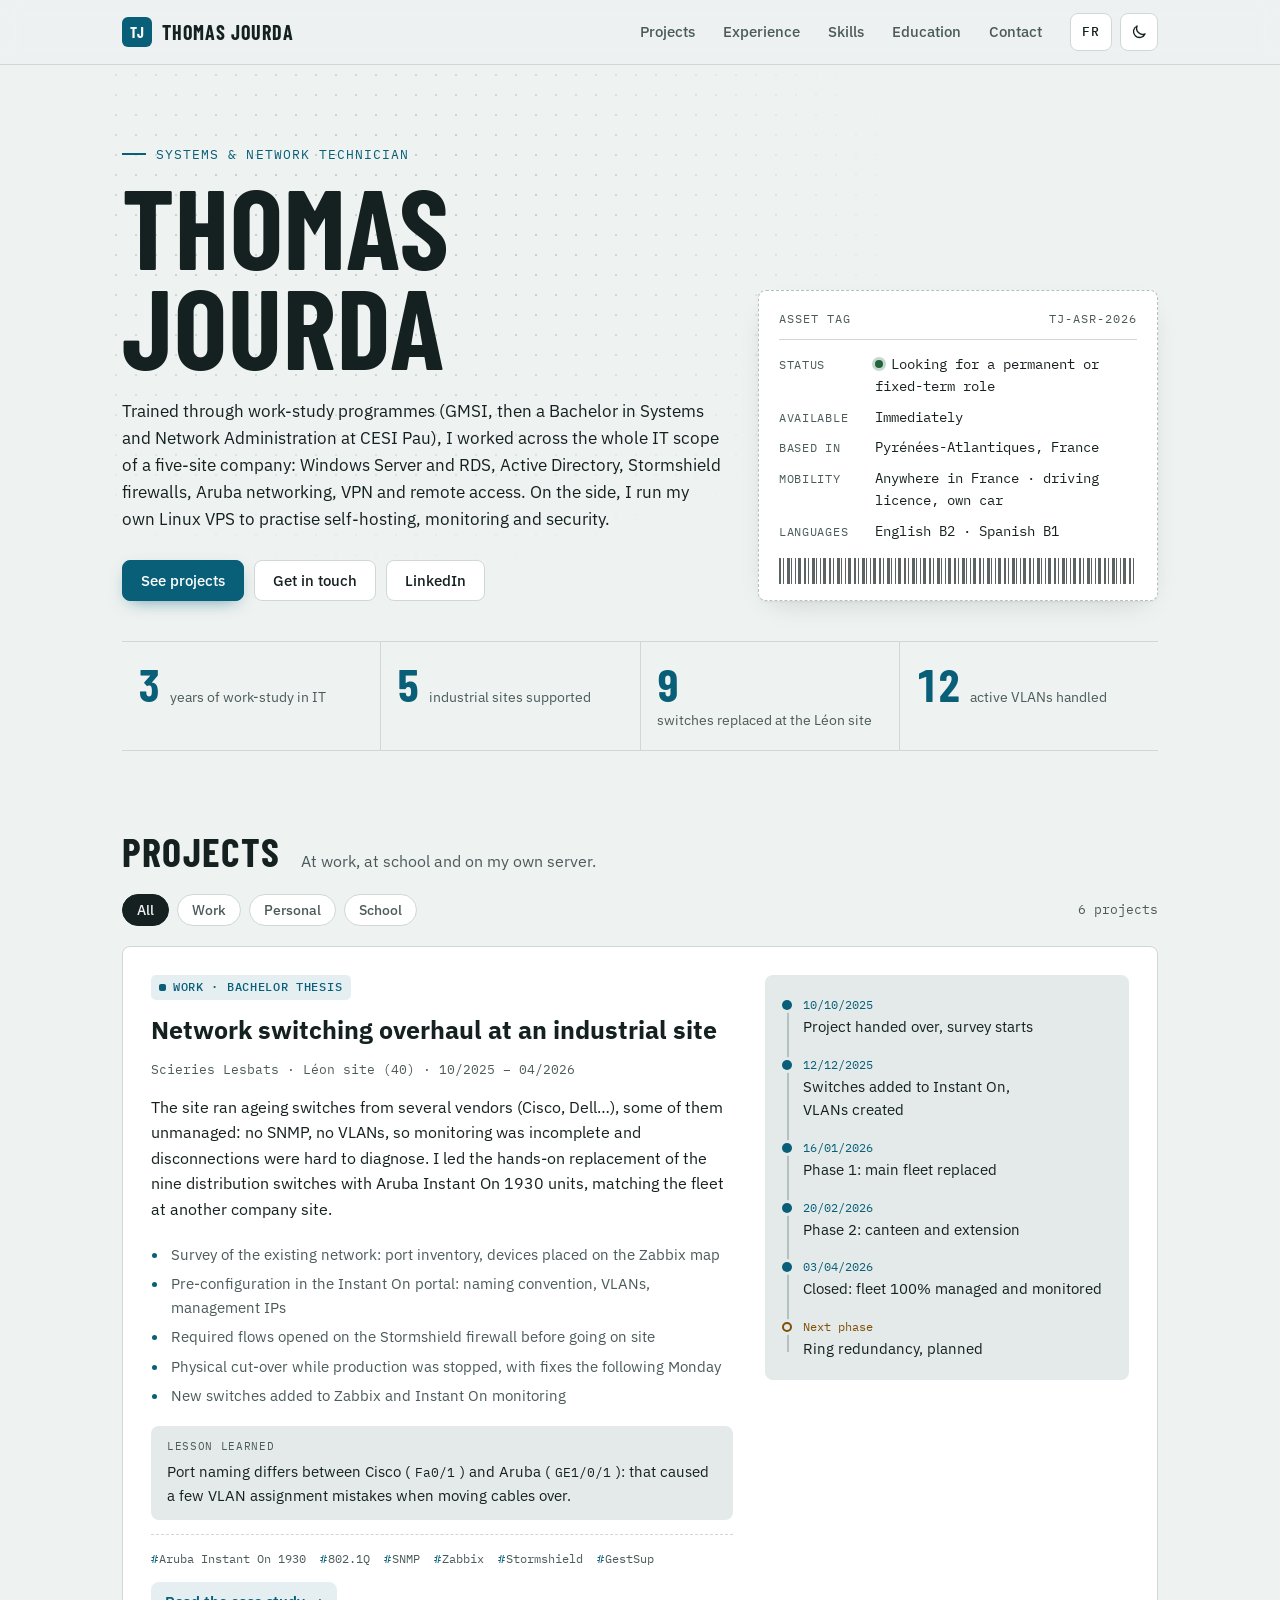
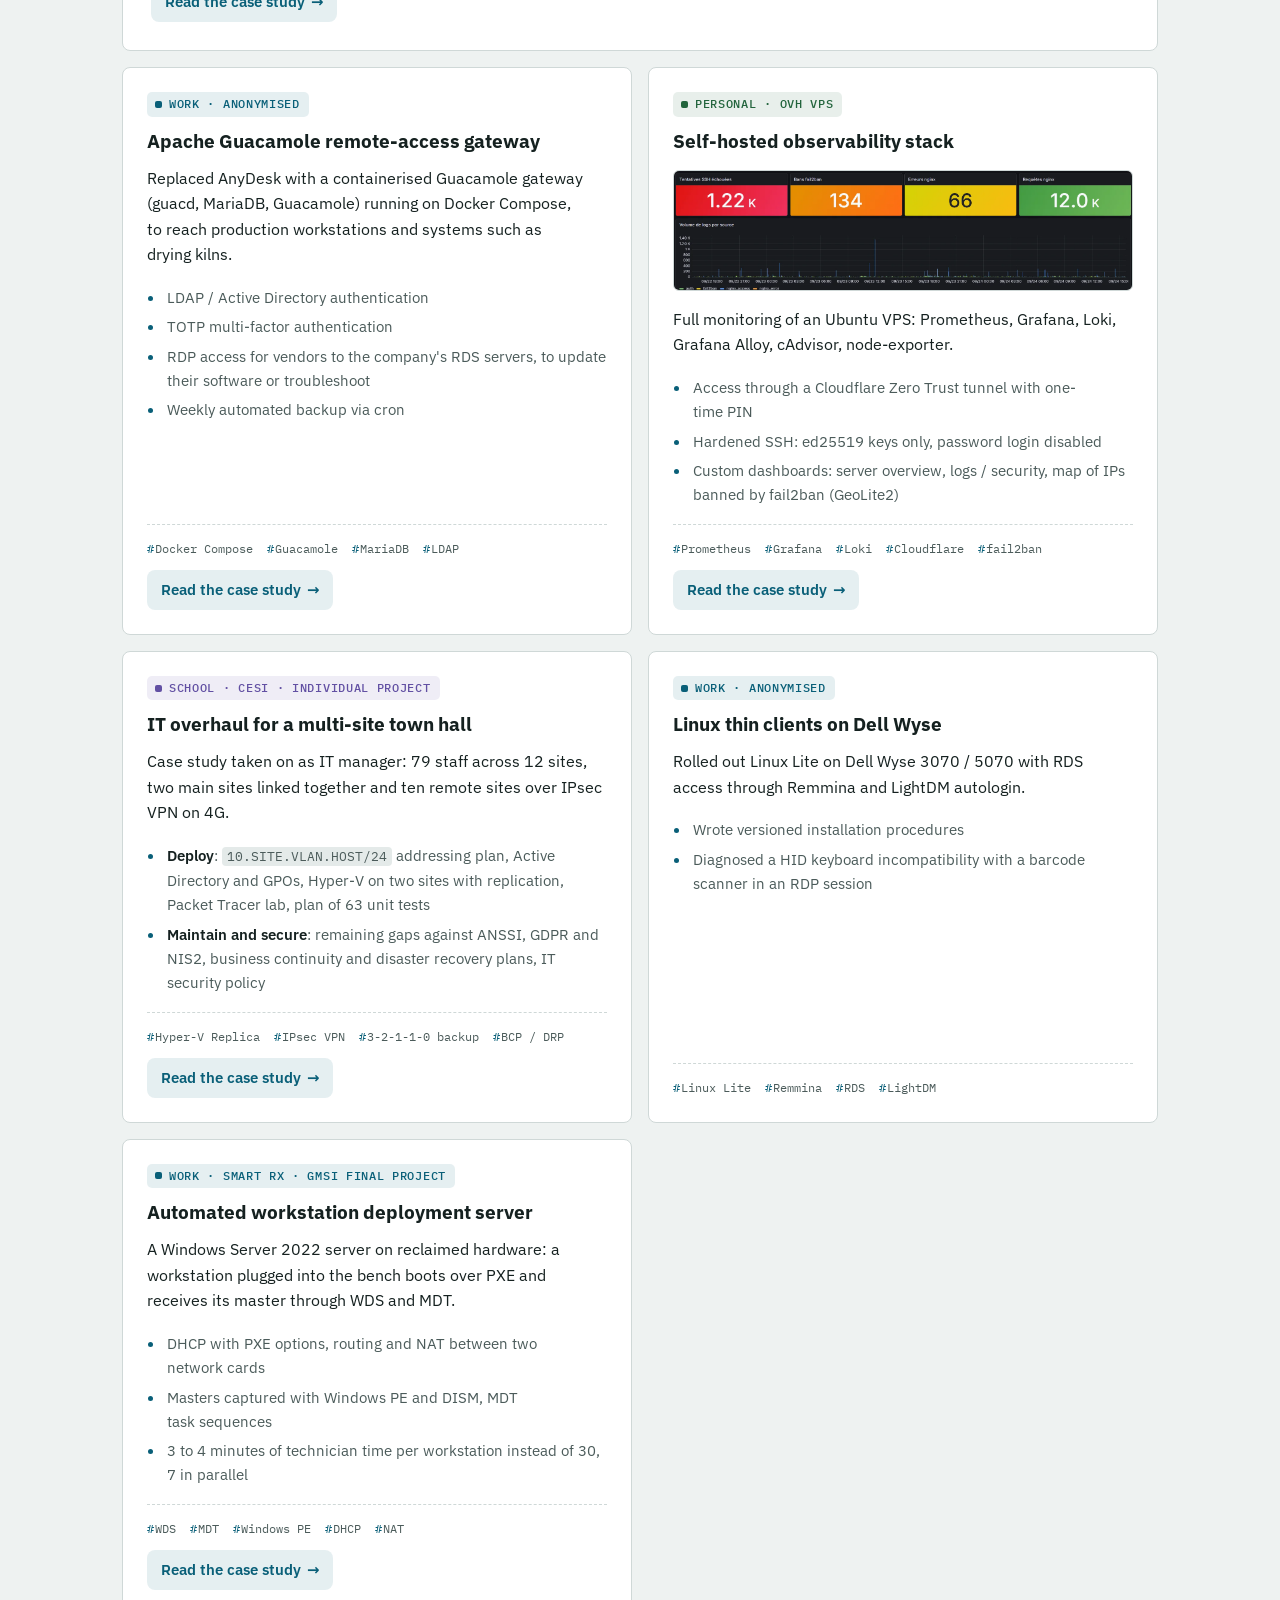
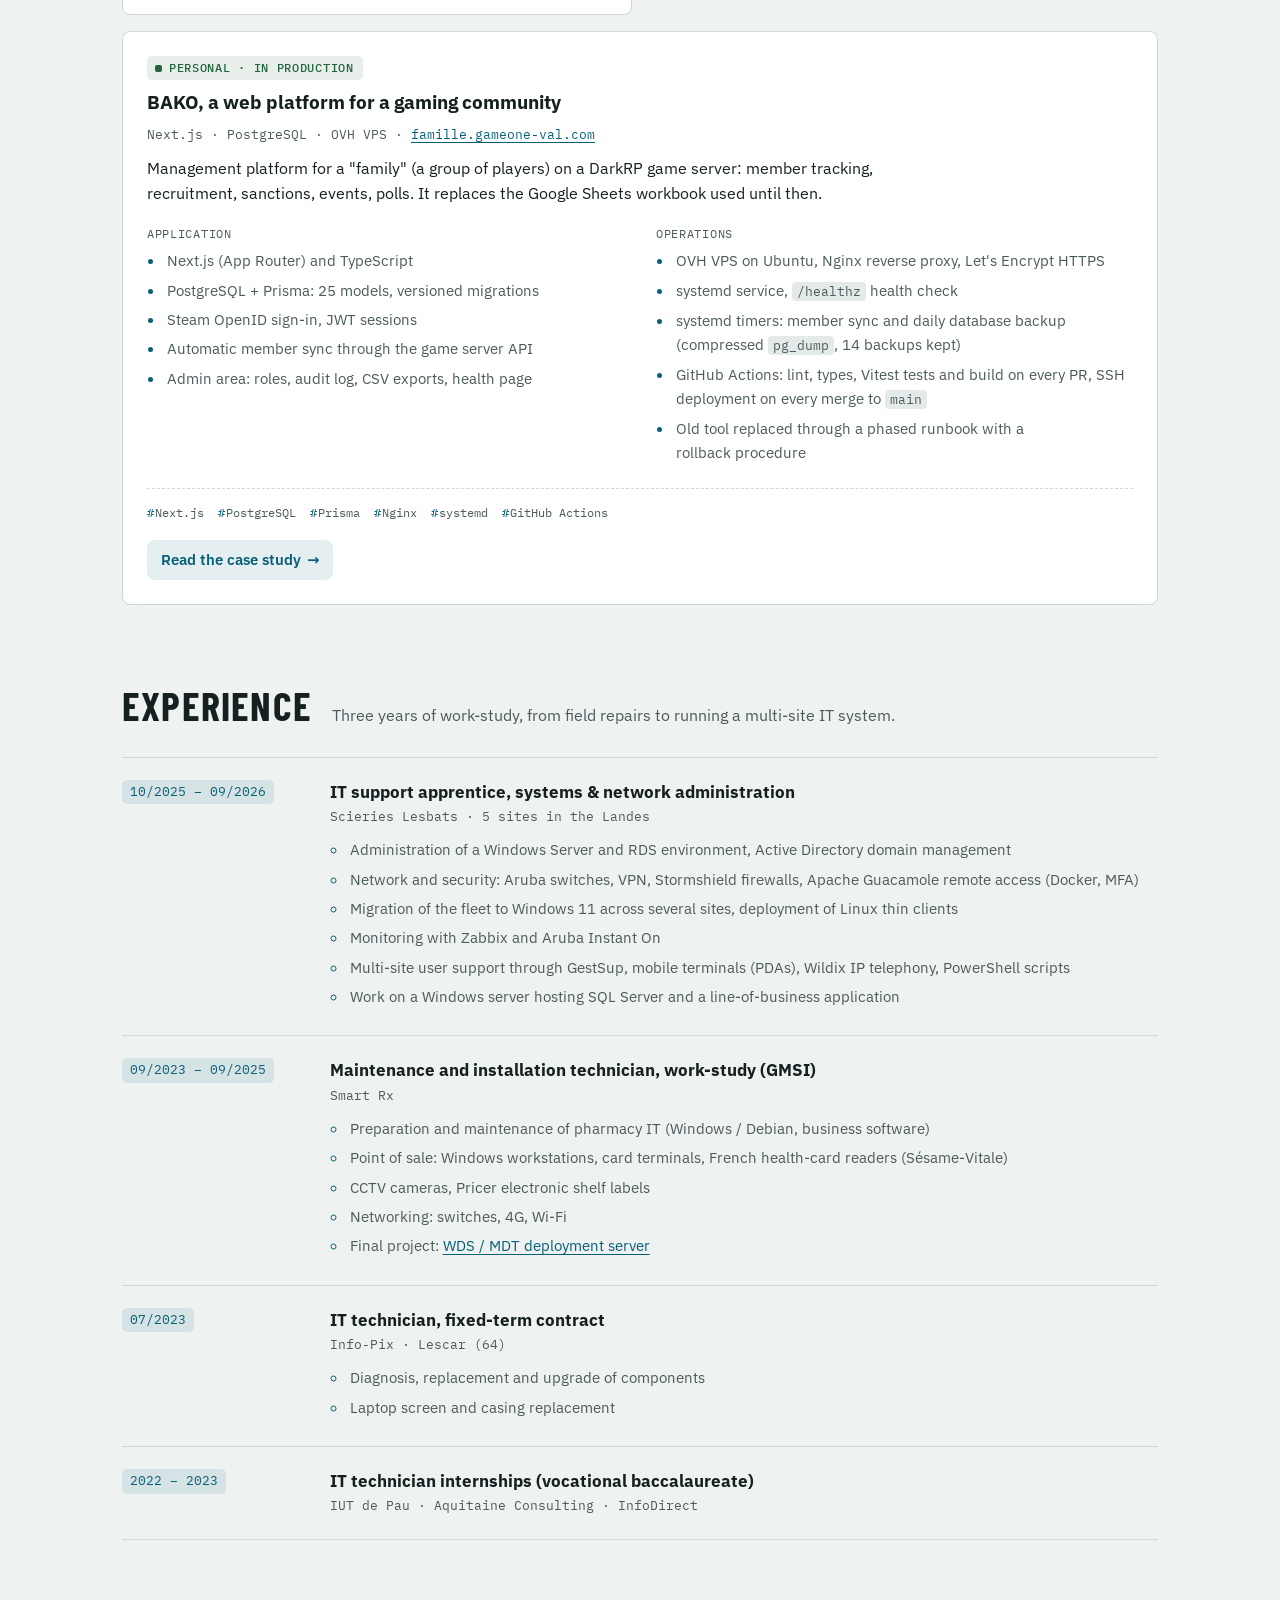
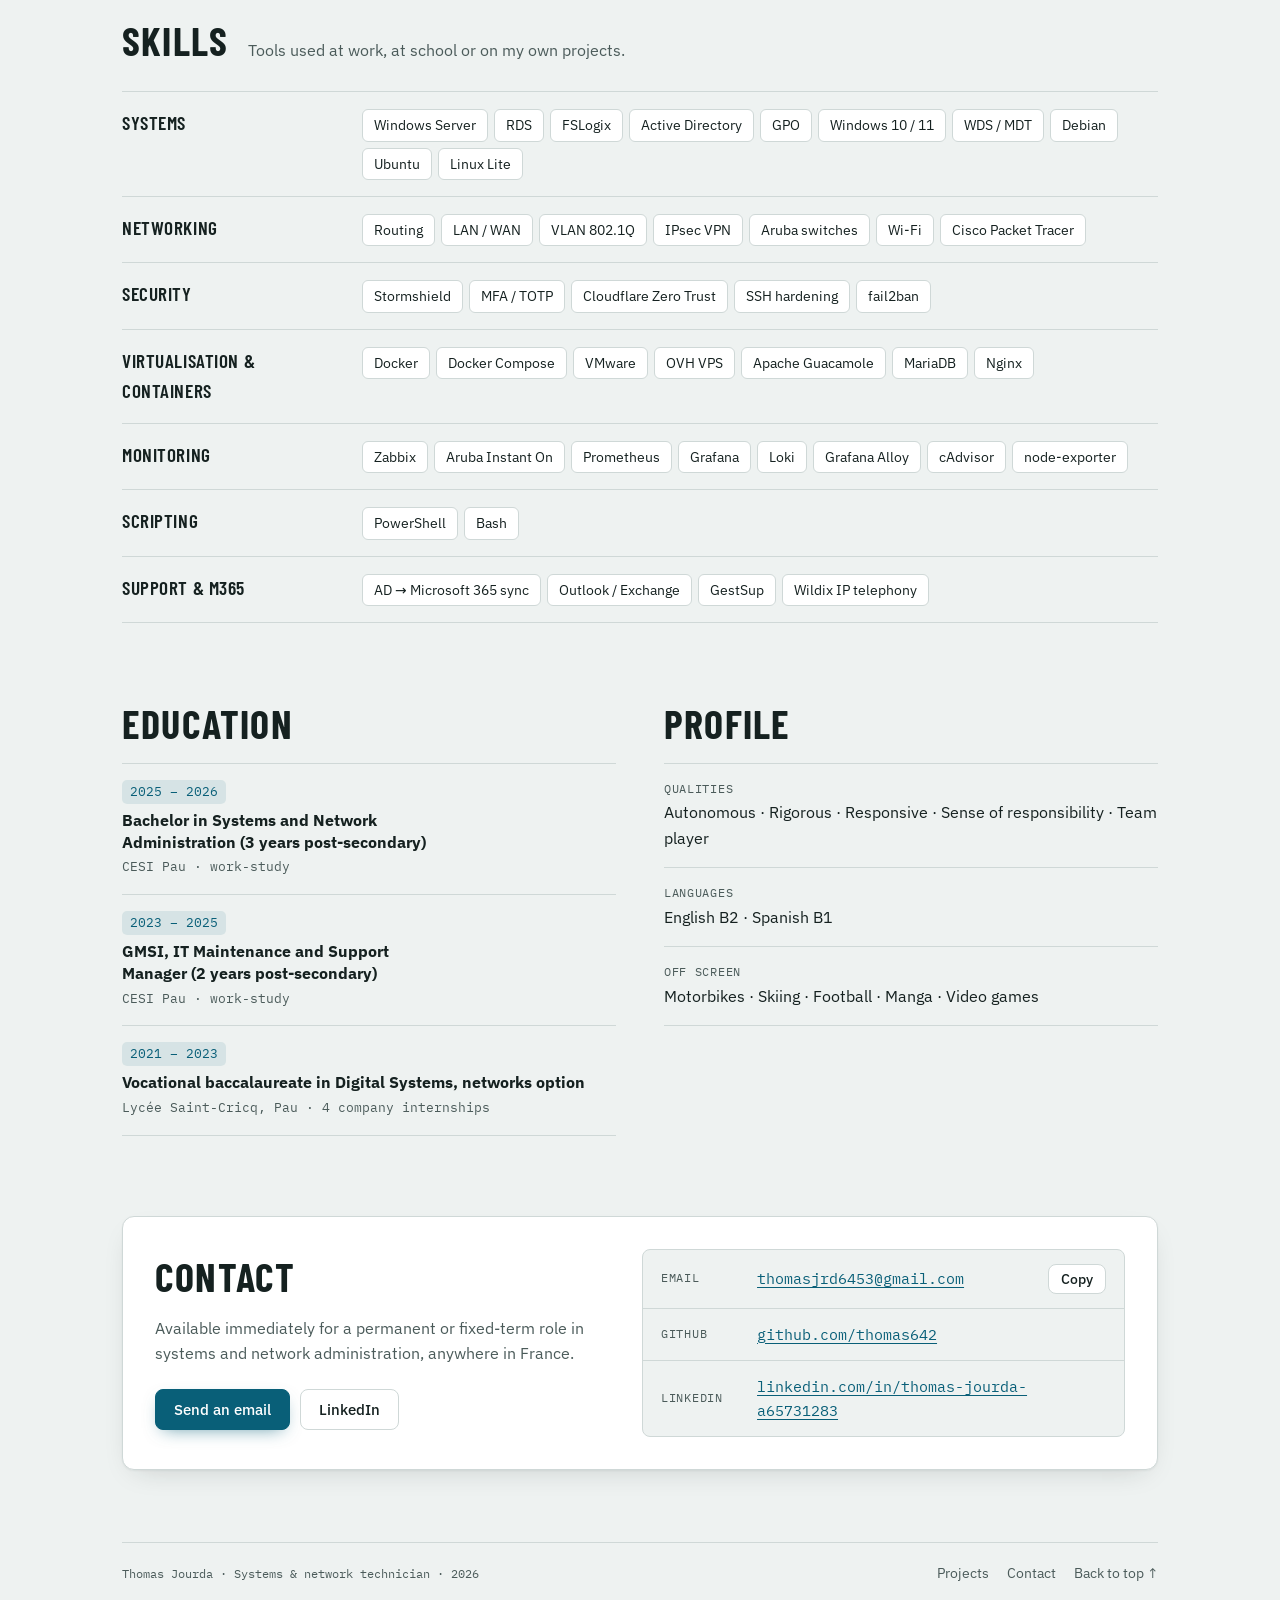
==== en/index.html @ bf683b91 "Étude de cas : serveur de déploiement des postes (Smart Rx) - Nouvelle page FR/EN : serveur WDS + MD" ====
<!DOCTYPE html>
<html lang="en">
<head>
<meta charset="UTF-8">
<meta name="viewport" content="width=device-width, initial-scale=1.0, viewport-fit=cover">
<title>Thomas Jourda · Systems &amp; network technician</title>
<meta name="description" content="Portfolio of Thomas Jourda, systems and network technician (CESI Pau): Windows Server, Active Directory, Aruba networking, Stormshield, monitoring.">
<link rel="canonical" href="https://thomas642.github.io/Portfolio/en/">
<link rel="alternate" hreflang="fr" href="https://thomas642.github.io/Portfolio/">
<link rel="alternate" hreflang="en" href="https://thomas642.github.io/Portfolio/en/">
<link rel="alternate" hreflang="x-default" href="https://thomas642.github.io/Portfolio/">
<meta property="og:type" content="website">
<meta property="og:locale" content="en_GB">
<meta property="og:site_name" content="Thomas Jourda">
<meta property="og:title" content="Thomas Jourda · Systems &amp; network technician">
<meta property="og:description" content="Windows Server, Active Directory, Aruba networking, Stormshield, monitoring. Projects, experience and contact.">
<meta property="og:url" content="https://thomas642.github.io/Portfolio/en/">
<meta property="og:image" content="https://thomas642.github.io/Portfolio/assets/og-image-en.png">
<meta property="og:image:width" content="1200">
<meta property="og:image:height" content="630">
<meta property="og:image:alt" content="Thomas Jourda, systems and network technician">
<meta name="twitter:card" content="summary_large_image">
<link rel="preload" href="../assets/fonts/barlow-condensed-700-latin.woff2" as="font" type="font/woff2" crossorigin>
<link rel="preload" href="../assets/fonts/ibm-plex-sans-latin.woff2" as="font" type="font/woff2" crossorigin>
<meta name="theme-color" content="#eef2f1" media="(prefers-color-scheme: light)">
<meta name="theme-color" content="#0f1618" media="(prefers-color-scheme: dark)">
<link rel="stylesheet" href="../assets/style.css?v=20261102a">
<link rel="icon" href="../assets/favicon.svg" type="image/svg+xml">
<link rel="apple-touch-icon" href="../assets/apple-touch-icon.png">
</head>
<body>
<!-- BODY:START -->
<a class="skip" href="#projects">Skip to content</a>
<header class="topbar">
  <div class="wrap topbar-inner">
    <a class="brand" href="#top" aria-label="Thomas Jourda, portfolio home"><span class="mono-tag" aria-hidden="true">TJ</span>Thomas Jourda</a>
    <nav class="mainnav" aria-label="Sections">
      <a href="#projects">Projects</a>
      <a href="#experience">Experience</a>
      <a href="#skills">Skills</a>
      <a href="#education">Education</a>
      <a href="#contact">Contact</a>
    </nav>
    <div class="top-actions">
      <a class="lang-switch" href="../index.html" hreflang="fr" lang="fr" aria-label="Version française">FR</a>
      <button id="theme-toggle" class="icon-btn" type="button" aria-label="Switch to dark theme">
      <svg class="i-moon" viewBox="0 0 24 24" aria-hidden="true"><path d="M20 14.5A8 8 0 0 1 9.5 4a8 8 0 1 0 10.5 10.5Z" fill="none" stroke="currentColor" stroke-width="1.8" stroke-linejoin="round"/></svg>
      <svg class="i-sun" viewBox="0 0 24 24" aria-hidden="true"><circle cx="12" cy="12" r="4" fill="none" stroke="currentColor" stroke-width="1.8"/><path d="M12 2.5v2.5M12 19v2.5M2.5 12H5M19 12h2.5M5.3 5.3l1.8 1.8M16.9 16.9l1.8 1.8M5.3 18.7l1.8-1.8M16.9 7.1l1.8-1.8" stroke="currentColor" stroke-width="1.8" stroke-linecap="round"/></svg>
      </button>
    </div>
  </div>
  <div class="progress" aria-hidden="true"><span id="progress-bar"></span></div>
</header>

<main id="top" class="wrap">

  <section class="hero">
    <div class="hero-text">
      <p class="eyebrow">Systems &amp; network technician</p>
      <h1>Thomas Jourda</h1>
      <p class="lead">
        Trained through work-study programmes (GMSI, then a Bachelor in Systems and Network Administration at CESI Pau),
        I worked across the whole IT scope of a five-site company: Windows Server and RDS, Active Directory,
        Stormshield firewalls, Aruba networking, VPN and remote access. On the side, I run my own Linux VPS to practise self-hosting,
        monitoring and security.
      </p>
      <div class="cta">
        <a class="btn primary" href="#projects">See projects</a>
        <a class="btn" href="#contact">Get in touch</a>
        <a class="btn" href="https://www.linkedin.com/in/thomas-jourda-a65731283/" target="_blank" rel="noopener">LinkedIn<span class="sr-only"> (opens in a new tab)</span></a>
      </div>
    </div>

    <aside class="asset-tag" aria-label="Summary card">
      <p class="tag-head"><span>ASSET TAG</span><span>TJ-ASR-2026</span></p>
      <dl>
        <div><dt>Status</dt><dd><span class="state ok"></span>Looking for a permanent or fixed-term role</dd></div>
        <div><dt>Available</dt><dd data-dispo="court">From October 2026</dd></div>
        <div><dt>Based in</dt><dd>Pyrénées-Atlantiques, France</dd></div>
        <div><dt>Mobility</dt><dd>Anywhere in France · driving licence, own car</dd></div>
        <div><dt>Languages</dt><dd>English B2 · Spanish B1</dd></div>
      </dl>
      <div class="barcode" aria-hidden="true"></div>
    </aside>
  </section>

  <ul class="stats" aria-label="Key figures">
    <li><strong>3</strong><span>years of work-study in IT</span></li>
    <li><strong>5</strong><span>industrial sites supported</span></li>
    <li><strong>9</strong><span>switches replaced at the Léon site</span></li>
    <li><strong>12</strong><span>active VLANs handled</span></li>
  </ul>

  <section id="projects">
    <div class="section-head">
      <h2>Projects</h2>
      <p class="section-intro">At work, at school and on my own server.</p>
    </div>
    <div class="filters" role="group" aria-label="Filter projects">
      <button type="button" class="filter" data-filter="all" aria-pressed="true">All</button>
      <button type="button" class="filter" data-filter="pro" aria-pressed="false">Work</button>
      <button type="button" class="filter" data-filter="perso" aria-pressed="false">Personal</button>
      <button type="button" class="filter" data-filter="ecole" aria-pressed="false">School</button>
      <p id="filter-count" class="filter-count" aria-live="polite">6 projects</p>
    </div>

    <article class="project featured" data-kind="pro">
      <div class="project-main">
        <p class="kind pro">Work · Bachelor thesis</p>
        <h3>Network switching overhaul at an industrial site</h3>
        <p class="meta">Scieries Lesbats · Léon site (40) · 10/2025 – 04/2026</p>
        <p>
          The site ran ageing switches from several vendors (Cisco, Dell…), some of them unmanaged: no SNMP,
          no VLANs, so monitoring was incomplete and disconnections were hard to diagnose. I led the hands-on
          replacement of the nine distribution switches with Aruba Instant On 1930 units, matching the fleet at another company site.
        </p>
        <ul class="points">
          <li>Survey of the existing network: port inventory, devices placed on the Zabbix map</li>
          <li>Pre-configuration in the Instant On portal: naming convention, VLANs, management IPs</li>
          <li>Required flows opened on the Stormshield firewall before going on site</li>
          <li>Physical cut-over while production was stopped, with fixes the following Monday</li>
          <li>New switches added to Zabbix and Instant On monitoring</li>
        </ul>
        <p class="lesson">
          <span>Lesson learned</span>
          Port naming differs between Cisco (<code>Fa0/1</code>) and Aruba (<code>GE1/0/1</code>):
          that caused a few VLAN assignment mistakes when moving cables over.
        </p>
        <ul class="stack"><li>Aruba Instant On 1930</li><li>802.1Q</li><li>SNMP</li><li>Zabbix</li><li>Stormshield</li><li>GestSup</li></ul>
        <a class="case-link" href="../en/projects/leon.html">Read the case study <span aria-hidden="true">→</span></a>
      </div>

      <ol class="runlog" aria-label="Project timeline">
        <li><time>10/10/2025</time><span>Project handed over, survey starts</span></li>
        <li><time>12/12/2025</time><span>Switches added to Instant On, VLANs created</span></li>
        <li><time>16/01/2026</time><span>Phase 1: main fleet replaced</span></li>
        <li><time>20/02/2026</time><span>Phase 2: canteen and extension</span></li>
        <li><time>03/04/2026</time><span>Closed: fleet 100% managed and monitored</span></li>
        <li class="next"><time>Next phase</time><span>Ring redundancy, planned</span></li>
      </ol>
    </article>

    <div class="project-grid">

      <article class="project" data-kind="pro">
        <p class="kind pro">Work · anonymised</p>
        <h3>Apache Guacamole remote-access gateway</h3>
        <p>Replaced AnyDesk with a containerised Guacamole gateway (guacd, MariaDB, Guacamole) running on Docker Compose, to reach production workstations and systems such as drying kilns.</p>
        <ul class="points">
          <li>LDAP / Active Directory authentication</li>
          <li>TOTP multi-factor authentication</li>
          <li>RDP access for vendors to the company's RDS servers, to update their software or troubleshoot</li>
          <li>Weekly automated backup via cron</li>
        </ul>
        <ul class="stack"><li>Docker Compose</li><li>Guacamole</li><li>MariaDB</li><li>LDAP</li></ul>
        <a class="case-link" href="../en/projects/guacamole.html">Read the case study <span aria-hidden="true">→</span></a>
      </article>

      <article class="project" data-kind="perso">
        <p class="kind perso">Personal · OVH VPS</p>
        <h3>Self-hosted observability stack</h3>
        <a class="thumb" href="../en/projects/observability.html" tabindex="-1" aria-hidden="true"><img src="../assets/img/grafana-securite.webp" width="1531" height="399" loading="lazy" decoding="async" alt=""></a>
        <p>Full monitoring of an Ubuntu VPS: Prometheus, Grafana, Loki, Grafana Alloy, cAdvisor, node-exporter.</p>
        <ul class="points">
          <li>Access through a Cloudflare Zero Trust tunnel with one-time PIN</li>
          <li>Hardened SSH: ed25519 keys only, password login disabled</li>
          <li>Custom dashboards: server overview, logs / security, map of IPs banned by fail2ban (GeoLite2)</li>
        </ul>
        <ul class="stack"><li>Prometheus</li><li>Grafana</li><li>Loki</li><li>Cloudflare</li><li>fail2ban</li></ul>
        <a class="case-link" href="../en/projects/observability.html">Read the case study <span aria-hidden="true">→</span></a>
      </article>

      <article class="project" data-kind="ecole">
        <p class="kind school">School · CESI · individual project</p>
        <h3>IT overhaul for a multi-site town hall</h3>
        <p>
          Case study taken on as IT manager: 79 staff across 12 sites, two main sites linked together
          and ten remote sites over IPsec VPN on 4G.
        </p>
        <ul class="points">
          <li><em>Deploy</em>: <code>10.SITE.VLAN.HOST/24</code> addressing plan, Active Directory and GPOs, Hyper-V on two sites with replication, Packet Tracer lab, plan of 63 unit tests</li>
          <li><em>Maintain and secure</em>: remaining gaps against ANSSI, GDPR and NIS2, business continuity and disaster recovery plans, IT security policy</li>
        </ul>
        <ul class="stack"><li>Hyper-V Replica</li><li>IPsec VPN</li><li>3-2-1-1-0 backup</li><li>BCP / DRP</li></ul>
        <a class="case-link" href="../en/projects/kernelac.html">Read the case study <span aria-hidden="true">→</span></a>
      </article>

      <article class="project" data-kind="pro">
        <p class="kind pro">Work · anonymised</p>
        <h3>Linux thin clients on Dell Wyse</h3>
        <p>Rolled out Linux Lite on Dell Wyse 3070 / 5070 with RDS access through Remmina and LightDM autologin.</p>
        <ul class="points">
          <li>Wrote versioned installation procedures</li>
          <li>Diagnosed a HID keyboard incompatibility with a barcode scanner in an RDP session</li>
        </ul>
        <ul class="stack"><li>Linux Lite</li><li>Remmina</li><li>RDS</li><li>LightDM</li></ul>
      </article>

      <article class="project" data-kind="pro">
        <p class="kind pro">Work · Smart Rx · GMSI final project</p>
        <h3>Automated workstation deployment server</h3>
        <p>A Windows Server 2022 server on reclaimed hardware: a workstation plugged into the bench boots over PXE and receives its master through WDS and MDT.</p>
        <ul class="points">
          <li>DHCP with PXE options, routing and NAT between two network cards</li>
          <li>Masters captured with Windows PE and DISM, MDT task sequences</li>
          <li>3 to 4 minutes of technician time per workstation instead of 30, 7 in parallel</li>
        </ul>
        <ul class="stack"><li>WDS</li><li>MDT</li><li>Windows PE</li><li>DHCP</li><li>NAT</li></ul>
        <a class="case-link" href="../en/projects/deployment.html">Read the case study <span aria-hidden="true">→</span></a>
      </article>

    </div>

    <article class="project wide" data-kind="perso">
      <div class="wide-head">
        <p class="kind perso">Personal · in production</p>
        <h3>BAKO, a web platform for a gaming community</h3>
        <p class="meta">Next.js · PostgreSQL · OVH VPS · <a href="https://famille.gameone-val.com" target="_blank" rel="noopener">famille.gameone-val.com<span class="sr-only"> (opens in a new tab)</span></a></p>
        <p>
          Management platform for a "family" (a group of players) on a DarkRP game server: member tracking,
          recruitment, sanctions, events, polls. It replaces the Google Sheets workbook used until then.
        </p>
      </div>
      <div class="wide-cols">
        <div>
          <p class="col-title">Application</p>
          <ul class="points">
            <li>Next.js (App Router) and TypeScript</li>
            <li>PostgreSQL + Prisma: 25 models, versioned migrations</li>
            <li>Steam OpenID sign-in, JWT sessions</li>
            <li>Automatic member sync through the game server API</li>
            <li>Admin area: roles, audit log, CSV exports, health page</li>
          </ul>
        </div>
        <div>
          <p class="col-title">Operations</p>
          <ul class="points">
            <li>OVH VPS on Ubuntu, Nginx reverse proxy, Let's Encrypt HTTPS</li>
            <li>systemd service, <code>/healthz</code> health check</li>
            <li>systemd timers: member sync and daily database backup (compressed <code>pg_dump</code>, 14 backups kept)</li>
            <li>GitHub Actions: lint, types, Vitest tests and build on every PR, SSH deployment on every merge to <code>main</code></li>
            <li>Old tool replaced through a phased runbook with a rollback procedure</li>
          </ul>
        </div>
      </div>
      <ul class="stack"><li>Next.js</li><li>PostgreSQL</li><li>Prisma</li><li>Nginx</li><li>systemd</li><li>GitHub Actions</li></ul>
      <a class="case-link" href="../en/projects/bako.html">Read the case study <span aria-hidden="true">→</span></a>
    </article>
  </section>

  <section id="experience">
    <div class="section-head">
      <h2>Experience</h2>
      <p class="section-intro">Three years of work-study, from field repairs to running a multi-site IT system.</p>
    </div>
    <ol class="timeline">
      <li>
        <time>10/2025 – 09/2026</time>
        <div>
          <h3>IT support apprentice, systems &amp; network administration</h3>
          <p class="meta">Scieries Lesbats · 5 sites in the Landes</p>
          <ul class="points">
            <li>Administration of a Windows Server and RDS environment, Active Directory domain management</li>
            <li>Network and security: Aruba switches, VPN, Stormshield firewalls, Apache Guacamole remote access (Docker, MFA)</li>
            <li>Migration of the fleet to Windows 11 across several sites, deployment of Linux thin clients</li>
            <li>Monitoring with Zabbix and Aruba Instant On</li>
            <li>Multi-site user support through GestSup, mobile terminals (PDAs), Wildix IP telephony, PowerShell scripts</li>
            <li>Work on a Windows server hosting SQL Server and a line-of-business application</li>
          </ul>
        </div>
      </li>
      <li>
        <time>09/2023 – 09/2025</time>
        <div>
          <h3>Maintenance and installation technician, work-study (GMSI)</h3>
          <p class="meta">Smart Rx</p>
          <ul class="points">
            <li>Preparation and maintenance of pharmacy IT (Windows / Debian, business software)</li>
            <li>Point of sale: Windows workstations, card terminals, French health-card readers (Sésame-Vitale)</li>
            <li>CCTV cameras, Pricer electronic shelf labels</li>
            <li>Networking: switches, 4G, Wi-Fi</li>
            <li>Final project: <a href="../en/projects/deployment.html">WDS / MDT deployment server</a></li>
          </ul>
        </div>
      </li>
      <li>
        <time>07/2023</time>
        <div>
          <h3>IT technician, fixed-term contract</h3>
          <p class="meta">Info-Pix · Lescar (64)</p>
          <ul class="points">
            <li>Diagnosis, replacement and upgrade of components</li>
            <li>Laptop screen and casing replacement</li>
          </ul>
        </div>
      </li>
      <li>
        <time>2022 – 2023</time>
        <div>
          <h3>IT technician internships (vocational baccalaureate)</h3>
          <p class="meta">IUT de Pau · Aquitaine Consulting · InfoDirect</p>
        </div>
      </li>
    </ol>
  </section>

  <section id="skills">
    <div class="section-head">
      <h2>Skills</h2>
      <p class="section-intro">Tools used at work, at school or on my own projects.</p>
    </div>
    <dl class="skills">
      <div><dt>Systems</dt><dd><ul class="chips"><li>Windows Server</li><li>RDS</li><li>FSLogix</li><li>Active Directory</li><li>GPO</li><li>Windows 10 / 11</li><li>WDS / MDT</li><li>Debian</li><li>Ubuntu</li><li>Linux Lite</li></ul></dd></div>
      <div><dt>Networking</dt><dd><ul class="chips"><li>Routing</li><li>LAN / WAN</li><li>VLAN 802.1Q</li><li>IPsec VPN</li><li>Aruba switches</li><li>Wi-Fi</li><li>Cisco Packet Tracer</li></ul></dd></div>
      <div><dt>Security</dt><dd><ul class="chips"><li>Stormshield</li><li>MFA / TOTP</li><li>Cloudflare Zero Trust</li><li>SSH hardening</li><li>fail2ban</li></ul></dd></div>
      <div><dt>Virtualisation &amp; containers</dt><dd><ul class="chips"><li>Docker</li><li>Docker Compose</li><li>VMware</li><li>OVH VPS</li><li>Apache Guacamole</li><li>MariaDB</li><li>Nginx</li></ul></dd></div>
      <div><dt>Monitoring</dt><dd><ul class="chips"><li>Zabbix</li><li>Aruba Instant On</li><li>Prometheus</li><li>Grafana</li><li>Loki</li><li>Grafana Alloy</li><li>cAdvisor</li><li>node-exporter</li></ul></dd></div>
      <div><dt>Scripting</dt><dd><ul class="chips"><li>PowerShell</li><li>Bash</li></ul></dd></div>
      <div><dt>Support &amp; M365</dt><dd><ul class="chips"><li>AD → Microsoft 365 sync</li><li>Outlook / Exchange</li><li>GestSup</li><li>Wildix IP telephony</li></ul></dd></div>
    </dl>
  </section>

  <section id="education" class="split">
    <div>
      <h2>Education</h2>
      <ol class="timeline slim">
        <li><time>2025 – 2026</time><div><h3>Bachelor in Systems and Network Administration (3 years post-secondary)</h3><p class="meta">CESI Pau · work-study</p></div></li>
        <li><time>2023 – 2025</time><div><h3>GMSI, IT Maintenance and Support Manager (2 years post-secondary)</h3><p class="meta">CESI Pau · work-study</p></div></li>
        <li><time>2021 – 2023</time><div><h3>Vocational baccalaureate in Digital Systems, networks option</h3><p class="meta">Lycée Saint-Cricq, Pau · 4 company internships</p></div></li>
      </ol>
    </div>
    <div>
      <h2>Profile</h2>
      <dl class="profile">
        <div><dt>Qualities</dt><dd>Autonomous · Rigorous · Responsive · Sense of responsibility · Team player</dd></div>
        <div><dt>Languages</dt><dd>English B2 · Spanish B1</dd></div>
        <div><dt>Off screen</dt><dd>Motorbikes · Skiing · Football · Manga · Video games</dd></div>
      </dl>
    </div>
  </section>

  <section id="contact" class="contact">
    <div class="contact-grid">
      <div class="contact-pitch">
        <h2>Contact</h2>
        <p><span data-dispo="long">Available from October 2026</span> for a permanent or fixed-term role in systems and network administration, anywhere in France.</p>
        <div class="cta">
          <a class="btn primary" href="mailto:thomasjrd6453@gmail.com">Send an email</a>
          <a class="btn" href="https://www.linkedin.com/in/thomas-jourda-a65731283/" target="_blank" rel="noopener">LinkedIn<span class="sr-only"> (opens in a new tab)</span></a>
        </div>
      </div>
    <div class="contact-rows">
      <div class="contact-row">
        <span class="k">Email</span>
        <a id="email" class="v" href="mailto:thomasjrd6453@gmail.com">thomasjrd6453@gmail.com</a>
        <button id="copy-email" class="btn small" type="button">Copy</button>
      </div>
      <div class="contact-row">
        <span class="k">GitHub</span>
        <a class="v" href="https://github.com/thomas642" target="_blank" rel="noopener">github.com/thomas642<span class="sr-only"> (opens in a new tab)</span></a>
      </div>
      <div class="contact-row">
        <span class="k">LinkedIn</span>
        <a class="v" href="https://www.linkedin.com/in/thomas-jourda-a65731283/" target="_blank" rel="noopener">linkedin.com/in/thomas-jourda-a65731283<span class="sr-only"> (opens in a new tab)</span></a>
      </div>
    </div>
    </div>
  </section>

</main>

<footer class="wrap">
  <div class="footer-inner">
    <p>Thomas Jourda · Systems &amp; network technician · 2026</p>
    <nav aria-label="Footer">
      <a href="#projects">Projects</a>
      <a href="#contact">Contact</a>
      <a href="#top">Back to top ↑</a>
    </nav>
  </div>
</footer>

<a id="to-top" class="to-top" href="#top" aria-label="Back to top of page" hidden>
  <svg viewBox="0 0 24 24" aria-hidden="true"><path d="M12 19V5M5.5 11.5 12 5l6.5 6.5" fill="none" stroke="currentColor" stroke-width="2" stroke-linecap="round" stroke-linejoin="round"/></svg>
</a>
<!-- BODY:END -->
<script src="../assets/main.js?v=20261102a"></script>
</body>
</html>
---- assets/style.css ----
/* Polices hébergées sur le site (sous-ensemble latin) : pas d'appel à un service tiers. */
@font-face { font-family: "Barlow Condensed"; font-style: normal; font-weight: 600; font-display: swap; src: url("fonts/barlow-condensed-600-latin.woff2") format("woff2"); unicode-range: U+0000-00FF, U+0131, U+0152-0153, U+02BB-02BC, U+02C6, U+02DA, U+02DC, U+0304, U+0308, U+0329, U+2000-206F, U+20AC, U+2122, U+2191, U+2193, U+2212, U+2215, U+FEFF, U+FFFD; }
@font-face { font-family: "Barlow Condensed"; font-style: normal; font-weight: 700; font-display: swap; src: url("fonts/barlow-condensed-700-latin.woff2") format("woff2"); unicode-range: U+0000-00FF, U+0131, U+0152-0153, U+02BB-02BC, U+02C6, U+02DA, U+02DC, U+0304, U+0308, U+0329, U+2000-206F, U+20AC, U+2122, U+2191, U+2193, U+2212, U+2215, U+FEFF, U+FFFD; }
@font-face { font-family: "IBM Plex Mono"; font-style: normal; font-weight: 400; font-display: swap; src: url("fonts/ibm-plex-mono-400-latin.woff2") format("woff2"); unicode-range: U+0000-00FF, U+0131, U+0152-0153, U+02BB-02BC, U+02C6, U+02DA, U+02DC, U+0304, U+0308, U+0329, U+2000-206F, U+20AC, U+2122, U+2191, U+2193, U+2212, U+2215, U+FEFF, U+FFFD; }
@font-face { font-family: "IBM Plex Mono"; font-style: normal; font-weight: 500; font-display: swap; src: url("fonts/ibm-plex-mono-500-latin.woff2") format("woff2"); unicode-range: U+0000-00FF, U+0131, U+0152-0153, U+02BB-02BC, U+02C6, U+02DA, U+02DC, U+0304, U+0308, U+0329, U+2000-206F, U+20AC, U+2122, U+2191, U+2193, U+2212, U+2215, U+FEFF, U+FFFD; }
@font-face { font-family: "IBM Plex Sans"; font-style: normal; font-weight: 100 700; font-display: swap; src: url("fonts/ibm-plex-sans-latin.woff2") format("woff2"); unicode-range: U+0000-00FF, U+0131, U+0152-0153, U+02BB-02BC, U+02C6, U+02DA, U+02DC, U+0304, U+0308, U+0329, U+2000-206F, U+20AC, U+2122, U+2191, U+2193, U+2212, U+2215, U+FEFF, U+FFFD; }

/* Direction artistique : « étiquette de baie ».
   Fond gris-vert d'une salle technique, bleu câble comme accent,
   titres condensés façon plaque signalétique, mono pour les valeurs techniques.
   Thème clair par défaut, thème sombre selon l'appareil ou le bouton du bandeau. */

:root {
  --ground: #eef2f1;
  --surface: #ffffff;
  --surface-2: #e4eae9;
  --line: #cfd8d7;
  --line-strong: #b4c1c0;
  --ink: #152120;
  --ink-2: #4b5b5a;
  --accent: #095f78;
  --accent-ink: #ffffff;
  --pro: #095f78;
  --perso: #22643c;
  --school: #6250a3;
  --wip: #7f4f05;
  --shadow: 0 1px 2px rgba(21, 33, 32, 0.05), 0 10px 28px -14px rgba(21, 33, 32, 0.22);

  --display: "Barlow Condensed", "Arial Narrow", "Roboto Condensed", sans-serif;
  --sans: "IBM Plex Sans", system-ui, -apple-system, "Segoe UI", sans-serif;
  --mono: "IBM Plex Mono", ui-monospace, SFMono-Regular, Menlo, monospace;
  --maxw: 1100px;
  --r: 8px;
  --head-h: 64px;
}

@media (prefers-color-scheme: dark) {
  :root:not([data-theme="light"]) {
    color-scheme: dark;
    --ground: #0f1618;
    --surface: #162023;
    --surface-2: #1d292c;
    --line: #2b3a3d;
    --line-strong: #3b4d51;
    --ink: #dde6e5;
    --ink-2: #95a5a4;
    --accent: #5db7d2;
    --accent-ink: #062530;
    --pro: #5db7d2;
    --perso: #6fc390;
    --school: #aa9be3;
    --wip: #e2a84b;
    --shadow: 0 1px 2px rgba(0, 0, 0, 0.3), 0 12px 30px -14px rgba(0, 0, 0, 0.7);
  }
}
:root[data-theme="dark"] {
  color-scheme: dark;
  --ground: #0f1618;
  --surface: #162023;
  --surface-2: #1d292c;
  --line: #2b3a3d;
  --line-strong: #3b4d51;
  --ink: #dde6e5;
  --ink-2: #95a5a4;
  --accent: #5db7d2;
  --accent-ink: #062530;
  --pro: #5db7d2;
  --perso: #6fc390;
  --school: #aa9be3;
  --wip: #e2a84b;
  --shadow: 0 1px 2px rgba(0, 0, 0, 0.3), 0 12px 30px -14px rgba(0, 0, 0, 0.7);
}

* { box-sizing: border-box; }
[hidden] { display: none !important; }
html { scroll-behavior: smooth; }

body {
  margin: 0;
  background: var(--ground);
  color: var(--ink);
  font-family: var(--sans);
  font-size: 16px;
  line-height: 1.6;
  -webkit-font-smoothing: antialiased;
}

a { color: var(--accent); text-underline-offset: 3px; }
a:focus-visible, button:focus-visible, [tabindex="0"]:focus-visible { outline: 2px solid var(--accent); outline-offset: 3px; border-radius: 4px; }
code { font-family: var(--mono); font-size: 0.86em; background: var(--surface-2); padding: 1px 5px; border-radius: 4px; }
::selection { background: color-mix(in srgb, var(--accent) 28%, transparent); }

.wrap { max-width: var(--maxw); margin-inline: auto; padding-inline: 16px; }
@media (min-width: 700px) { .wrap { padding-inline: 32px; } }

/* Lien d'évitement (clavier) */
.skip {
  position: absolute; left: 16px; top: -60px; z-index: 100;
  background: var(--accent); color: var(--accent-ink);
  padding: 8px 14px; border-radius: var(--r); font-weight: 600; text-decoration: none;
}
.skip:focus { top: calc(8px + env(safe-area-inset-top, 0px)); }

/* ---------- Bandeau de navigation ---------- */
.topbar {
  position: sticky;
  top: env(safe-area-inset-top, 0px);
  z-index: 20;
  background: color-mix(in srgb, var(--ground) 86%, transparent);
  backdrop-filter: saturate(1.4) blur(10px);
  -webkit-backdrop-filter: saturate(1.4) blur(10px);
  border-bottom: 1px solid var(--line);
}
.topbar-inner {
  display: grid;
  grid-template-columns: auto minmax(0, 1fr) auto;
  align-items: center;
  gap: 16px;
  min-height: var(--head-h);
}
.brand {
  display: inline-flex; align-items: center; gap: 10px;
  font-family: var(--display); font-weight: 700; font-size: 1.25rem;
  letter-spacing: 0.05em; text-transform: uppercase;
  color: var(--ink); text-decoration: none; white-space: nowrap;
}
.mono-tag {
  display: inline-grid; place-items: center;
  width: 30px; height: 30px; border-radius: 6px;
  background: var(--accent); color: var(--accent-ink);
  font-size: 0.95rem; letter-spacing: 0.02em;
}

.mainnav { display: flex; justify-content: flex-end; gap: 4px; }
.mainnav a {
  position: relative;
  color: var(--ink-2); text-decoration: none;
  font-size: 0.93rem; font-weight: 500;
  padding: 8px 12px; border-radius: 6px;
  white-space: nowrap;
  transition: color .15s, background-color .15s;
}
.mainnav a:hover { color: var(--ink); background: var(--surface-2); }
.mainnav a[aria-current="true"] { color: var(--accent); }
.mainnav a::after {
  content: ""; position: absolute; left: 12px; right: 12px; bottom: 3px;
  height: 2px; border-radius: 2px; background: var(--accent);
  transform: scaleX(0); transform-origin: left; transition: transform .25s ease;
}
.mainnav a[aria-current="true"]::after { transform: scaleX(1); }

.icon-btn {
  display: inline-grid; place-items: center;
  width: 38px; height: 38px; padding: 0;
  border-radius: 8px; border: 1px solid var(--line);
  background: var(--surface); color: var(--ink);
  cursor: pointer; transition: border-color .15s, color .15s;
}
.icon-btn:hover { border-color: var(--accent); color: var(--accent); }
.icon-btn svg { width: 18px; height: 18px; }
.i-sun { display: none; }
:root[data-theme="dark"] .i-moon { display: none; }
:root[data-theme="dark"] .i-sun { display: block; }
@media (prefers-color-scheme: dark) {
  :root:not([data-theme="light"]) .i-moon { display: none; }
  :root:not([data-theme="light"]) .i-sun { display: block; }
}

.progress { position: absolute; left: 0; right: 0; bottom: -1px; height: 2px; }
.progress span {
  display: block; height: 100%; background: var(--accent);
  transform: scaleX(0); transform-origin: left;
}

/* Téléphone : la navigation passe sur une ligne défilante */
@media (max-width: 760px) {
  .topbar-inner { grid-template-columns: minmax(0, 1fr) auto; gap: 0 12px; padding-top: 8px; }
  .mainnav {
    grid-column: 1 / -1; grid-row: 2;
    justify-content: flex-start;
    overflow-x: auto; scrollbar-width: none;
    margin-inline: -16px; padding: 4px 16px 8px;
    mask-image: linear-gradient(90deg, transparent 0, #000 16px, #000 calc(100% - 24px), transparent);
  }
  .mainnav::-webkit-scrollbar { display: none; }
  .mainnav a { padding: 6px 12px; background: var(--surface); border: 1px solid var(--line); }
  .mainnav a[aria-current="true"] { border-color: var(--accent); background: color-mix(in srgb, var(--accent) 10%, var(--surface)); }
  .mainnav a::after { display: none; }
}

/* ---------- Sections ---------- */
section { padding-block: 80px 0; }
section[id], main[id] { scroll-margin-top: calc(var(--head-h) + 20px); }
@media (max-width: 760px) { section[id] { scroll-margin-top: 120px; } }

.section-head { display: flex; flex-wrap: wrap; align-items: baseline; gap: 4px 20px; margin-bottom: 28px; }
h2 {
  font-family: var(--display);
  font-weight: 700;
  font-size: clamp(2rem, 4vw, 2.5rem);
  line-height: 1;
  letter-spacing: 0.03em;
  text-transform: uppercase;
  margin: 0;
  text-wrap: balance;
}
.split h2, .contact h2 { margin-bottom: 20px; }
.section-intro { margin: 0; color: var(--ink-2); max-width: 60ch; }
h3 { text-wrap: balance; }
p, li { text-wrap: pretty; }
.meta { font-family: var(--mono); font-size: 0.8rem; color: var(--ink-2); margin: 0; }

/* ---------- Hero ---------- */
.hero {
  position: relative; isolation: isolate;
  display: grid;
  grid-template-columns: minmax(0, 1fr);
  gap: 36px;
  align-items: end;
  padding-block: 72px 40px;
}
.hero::before {
  content: ""; position: absolute; z-index: -1;
  inset: 0 -16px;
  background-image: radial-gradient(var(--line-strong) 1px, transparent 1.3px);
  background-size: 20px 20px;
  -webkit-mask-image: radial-gradient(ellipse 70% 80% at 25% 30%, #000 20%, transparent 75%);
  mask-image: radial-gradient(ellipse 70% 80% at 25% 30%, #000 20%, transparent 75%);
  opacity: 0.7;
  pointer-events: none;
}
@media (min-width: 900px) { .hero { grid-template-columns: minmax(0, 1.5fr) minmax(0, 1fr); } }

.eyebrow {
  display: inline-flex; align-items: center; gap: 10px;
  font-family: var(--mono);
  font-size: 0.82rem;
  letter-spacing: 0.08em;
  text-transform: uppercase;
  color: var(--accent);
  margin: 0 0 10px;
}
.eyebrow::before { content: ""; width: 24px; height: 2px; background: currentColor; }
.hero h1 {
  font-family: var(--display);
  font-weight: 700;
  font-size: clamp(3.4rem, 11vw, 7rem);
  line-height: 0.9;
  letter-spacing: 0.01em;
  text-transform: uppercase;
  margin: 0 0 22px;
}
.lead { max-width: 60ch; margin: 0 0 28px; font-size: 1.05rem; }

.cta { display: flex; gap: 10px; flex-wrap: wrap; }
.btn {
  display: inline-flex; align-items: center; gap: 8px;
  font: 500 0.93rem var(--sans);
  padding: 10px 18px;
  border-radius: var(--r);
  border: 1px solid var(--line);
  background: var(--surface);
  color: var(--ink);
  text-decoration: none;
  cursor: pointer;
  transition: border-color .15s, background-color .15s, transform .15s, box-shadow .15s;
}
.btn:hover { border-color: var(--accent); transform: translateY(-1px); }
.btn.primary { background: var(--accent); border-color: var(--accent); color: var(--accent-ink); box-shadow: 0 6px 18px -8px color-mix(in srgb, var(--accent) 70%, transparent); }
.btn.primary:hover { filter: brightness(1.07); }
.btn.small { padding: 5px 12px; font-size: 0.85rem; }

/* Étiquette d'inventaire */
.asset-tag {
  font-family: var(--mono);
  font-size: 0.85rem;
  background: var(--surface);
  border: 1.5px dashed var(--line-strong);
  border-radius: var(--r);
  padding: 18px 20px 16px;
  box-shadow: var(--shadow);
}
.tag-head {
  display: flex; justify-content: space-between; gap: 12px;
  margin: 0 0 14px; padding-bottom: 10px;
  border-bottom: 1px solid var(--line);
  color: var(--ink-2); letter-spacing: 0.08em; font-size: 0.78rem;
}
.asset-tag dl { margin: 0; display: grid; gap: 9px; }
.asset-tag dl div { display: grid; grid-template-columns: 5.5rem minmax(0, 1fr); gap: 8px; }
.asset-tag dt { color: var(--ink-2); text-transform: uppercase; font-size: 0.72rem; letter-spacing: 0.06em; padding-top: 2px; }
.asset-tag dd { margin: 0; }
.state { display: inline-block; width: 8px; height: 8px; border-radius: 50%; margin-right: 8px; vertical-align: 1px; }
.state.ok { background: var(--perso); box-shadow: 0 0 0 3px color-mix(in srgb, var(--perso) 25%, transparent); }
.barcode {
  height: 26px; margin-top: 16px; opacity: 0.7;
  background: repeating-linear-gradient(90deg,
    var(--ink) 0 2px, transparent 2px 4px, var(--ink) 4px 5px, transparent 5px 8px,
    var(--ink) 8px 11px, transparent 11px 12px, var(--ink) 12px 13px, transparent 13px 16px,
    var(--ink) 16px 17px, transparent 17px 19px, var(--ink) 19px 22px, transparent 22px 25px);
}

/* Chiffres clés */
.stats {
  list-style: none; margin: 0; padding: 0;
  display: grid;
  grid-template-columns: repeat(2, minmax(0, 1fr));
  gap: 1px;
  background: var(--line);
  border-block: 1px solid var(--line);
}
@media (min-width: 760px) { .stats { grid-template-columns: repeat(4, minmax(0, 1fr)); } }
.stats li { background: var(--ground); padding: 20px 16px; display: flex; flex-wrap: wrap; align-items: baseline; gap: 4px 10px; }
.stats strong { font-family: var(--display); font-size: 2.8rem; line-height: 1; color: var(--accent); font-variant-numeric: tabular-nums; }
.stats span { font-size: 0.86rem; color: var(--ink-2); line-height: 1.35; }

/* ---------- Filtres de projets ---------- */
.filters { display: flex; flex-wrap: wrap; align-items: center; gap: 8px; margin: -8px 0 20px; }
.filter {
  font: 500 0.88rem var(--sans);
  padding: 6px 14px; border-radius: 999px;
  border: 1px solid var(--line); background: var(--surface); color: var(--ink-2);
  cursor: pointer; transition: all .15s;
}
.filter:hover { border-color: var(--accent); color: var(--ink); }
.filter[aria-pressed="true"] { background: var(--ink); border-color: var(--ink); color: var(--ground); }
.filter-count { margin: 0 0 0 auto; font-family: var(--mono); font-size: 0.8rem; color: var(--ink-2); }

/* ---------- Projets ---------- */
.project {
  background: var(--surface);
  border: 1px solid var(--line);
  border-radius: var(--r);
  padding: 24px;
  display: flex; flex-direction: column; gap: 12px;
  transition: border-color .2s, box-shadow .2s, transform .2s;
}
.project:hover { border-color: color-mix(in srgb, var(--accent) 45%, var(--line)); box-shadow: var(--shadow); transform: translateY(-2px); }
.project h3 { font-size: 1.2rem; line-height: 1.3; margin: 0; }
.project p { margin: 0; }

.kind {
  align-self: flex-start;
  font-family: var(--mono);
  font-size: 0.72rem;
  font-weight: 500;
  letter-spacing: 0.06em;
  text-transform: uppercase;
  display: inline-flex; align-items: center; gap: 7px;
  padding: 3px 9px 3px 8px;
  border-radius: 5px;
  color: var(--ink-2);
  background: color-mix(in srgb, currentColor 10%, transparent);
}
.kind::before { content: ""; width: 7px; height: 7px; border-radius: 2px; background: currentColor; }
.kind.pro { color: var(--pro); }
.kind.perso { color: var(--perso); }
.kind.school { color: var(--school); }
.kind.wip { color: var(--wip); }

.points { margin: 0; padding-left: 1.1rem; color: var(--ink-2); font-size: 0.95rem; }
.points li { margin: 5px 0; padding-left: 2px; }
.points li::marker { color: var(--accent); }
.points em { font-style: normal; font-weight: 600; color: var(--ink); }

.stack {
  list-style: none; margin: auto 0 0; padding: 14px 0 0;
  border-top: 1px dashed var(--line);
  display: flex; flex-wrap: wrap; gap: 6px 14px;
}
.stack li { font-family: var(--mono); font-size: 0.76rem; color: var(--ink-2); }
.stack li::before { content: "#"; color: var(--accent); margin-right: 1px; }

.repo { font-family: var(--mono); font-size: 0.85rem; }

/* Projet principal */
.featured {
  display: grid;
  grid-template-columns: minmax(0, 1fr);
  gap: 32px;
  margin-bottom: 16px;
  padding: 28px;
}
@media (min-width: 900px) { .featured { grid-template-columns: minmax(0, 1.6fr) minmax(0, 1fr); } }
.featured h3 { font-size: 1.55rem; }
.project-main { display: flex; flex-direction: column; gap: 14px; }
.lesson {
  background: var(--surface-2);
  border-radius: var(--r);
  padding: 12px 16px;
  font-size: 0.93rem;
}
.lesson span { display: block; font-family: var(--mono); font-size: 0.7rem; letter-spacing: 0.06em; text-transform: uppercase; color: var(--ink-2); margin-bottom: 4px; }

/* Journal de déroulé du projet */
.runlog {
  list-style: none; margin: 0; padding: 20px 20px 20px 38px;
  background: var(--surface-2);
  border-radius: var(--r);
  display: flex; flex-direction: column; gap: 16px;
  align-self: start;
  position: relative;
}
.runlog::before { content: ""; position: absolute; left: 22px; top: 28px; bottom: 28px; width: 2px; background: var(--line-strong); }
.runlog li { position: relative; display: flex; flex-direction: column; }
.runlog li::before {
  content: ""; position: absolute; left: -21px; top: 5px;
  width: 10px; height: 10px; border-radius: 50%;
  background: var(--accent);
  box-shadow: 0 0 0 3px var(--surface-2);
}
.runlog li.next::before { background: var(--surface-2); border: 2px solid var(--wip); width: 6px; height: 6px; }
.runlog time { font-family: var(--mono); font-size: 0.78rem; color: var(--accent); font-variant-numeric: tabular-nums; }
.runlog li.next time { color: var(--wip); }
.runlog span { font-size: 0.92rem; }

.project-grid {
  display: grid;
  grid-template-columns: repeat(auto-fit, minmax(min(100%, 420px), 1fr));
  gap: 16px;
}

.wide { margin-top: 16px; gap: 18px; }
.wide-head { display: flex; flex-direction: column; gap: 10px; }
.wide-head > p:last-child { max-width: 75ch; }
.wide-cols { display: grid; grid-template-columns: repeat(auto-fit, minmax(min(100%, 320px), 1fr)); gap: 16px 32px; }
.col-title { font-family: var(--mono); font-size: 0.72rem; letter-spacing: 0.06em; text-transform: uppercase; color: var(--ink-2); margin-bottom: 4px !important; }

.projects-empty { color: var(--ink-2); }

/* ---------- Timelines ---------- */
.timeline { list-style: none; margin: 0; padding: 0; }
.timeline > li {
  display: grid;
  grid-template-columns: minmax(0, 1fr);
  gap: 6px 32px;
  padding-block: 22px;
  border-top: 1px solid var(--line);
}
.timeline > li:last-child { border-bottom: 1px solid var(--line); }
@media (min-width: 760px) { .timeline > li { grid-template-columns: 11rem minmax(0, 1fr); } }
.timeline time {
  align-self: start; justify-self: start;
  font-family: var(--mono); font-size: 0.8rem; color: var(--accent); font-variant-numeric: tabular-nums;
  padding: 2px 8px; border-radius: 5px;
  background: color-mix(in srgb, var(--accent) 10%, transparent);
}
.timeline h3 { margin: 0 0 4px; font-size: 1.08rem; line-height: 1.35; }
.timeline .points { margin-top: 10px; }
.timeline.slim > li { grid-template-columns: minmax(0, 1fr); padding-block: 16px; }
.timeline.slim h3 { font-size: 1rem; }

/* ---------- Compétences ---------- */
.skills { margin: 0; border-top: 1px solid var(--line); }
.skills > div {
  display: grid;
  grid-template-columns: minmax(0, 1fr);
  gap: 10px 32px;
  padding-block: 16px;
  border-bottom: 1px solid var(--line);
}
@media (min-width: 760px) { .skills > div { grid-template-columns: 13rem minmax(0, 1fr); align-items: baseline; } }
.skills dt { font-family: var(--display); font-weight: 600; font-size: 1.2rem; letter-spacing: 0.03em; text-transform: uppercase; }
.skills dd { margin: 0; }
.chips { list-style: none; margin: 0; padding: 0; display: flex; flex-wrap: wrap; gap: 6px; }
.chips li {
  font-size: 0.87rem;
  padding: 4px 11px;
  border-radius: 6px;
  background: var(--surface);
  border: 1px solid var(--line);
  transition: border-color .15s, color .15s;
}
.chips li:hover { border-color: var(--accent); color: var(--accent); }

/* ---------- Formation / Profil ---------- */
.split { display: grid; grid-template-columns: minmax(0, 1fr); gap: 48px; }
@media (min-width: 900px) { .split { grid-template-columns: minmax(0, 1fr) minmax(0, 1fr); } }
.profile { margin: 0; border-top: 1px solid var(--line); }
.profile > div { padding-block: 16px; border-bottom: 1px solid var(--line); }
.profile dt { font-family: var(--mono); font-size: 0.72rem; letter-spacing: 0.06em; text-transform: uppercase; color: var(--ink-2); margin-bottom: 2px; }
.profile dd { margin: 0; }

/* ---------- Contact ---------- */
.contact-grid {
  display: grid;
  grid-template-columns: minmax(0, 1fr);
  gap: 28px 48px;
  align-items: center;
  padding: 32px;
  border-radius: calc(var(--r) + 4px);
  background: var(--surface);
  border: 1px solid var(--line);
  box-shadow: var(--shadow);
}
@media (min-width: 900px) { .contact-grid { grid-template-columns: minmax(0, 1fr) minmax(0, 1.1fr); } }
@media (max-width: 520px) { .contact-grid { padding: 22px 18px; } }
.contact-pitch p { max-width: 50ch; margin: 0 0 22px; color: var(--ink-2); }
.contact-rows { border: 1px solid var(--line); border-radius: var(--r); background: var(--ground); }
.contact-row { display: flex; align-items: center; gap: 8px 16px; flex-wrap: wrap; padding: 14px 18px; }
.contact-row + .contact-row { border-top: 1px solid var(--line); }
.contact-row .k { font-family: var(--mono); font-size: 0.72rem; letter-spacing: 0.06em; text-transform: uppercase; color: var(--ink-2); width: 5rem; }
.contact-row .v { font-family: var(--mono); font-size: 0.92rem; overflow-wrap: anywhere; flex: 1 1 12rem; }

/* ---------- Pied de page ---------- */
footer { padding-block: 72px 40px; color: var(--ink-2); font-size: 0.85rem; }
.footer-inner {
  display: flex; flex-wrap: wrap; justify-content: space-between; align-items: center; gap: 12px 24px;
  border-top: 1px solid var(--line); padding-top: 20px;
}
.footer-inner p { margin: 0; font-family: var(--mono); font-size: 0.78rem; }
.footer-inner nav { display: flex; flex-wrap: wrap; gap: 4px 18px; }
.footer-inner a { color: var(--ink-2); text-decoration: none; }
.footer-inner a:hover { color: var(--accent); }

/* Bouton retour en haut */
.to-top {
  position: fixed; z-index: 15;
  right: 16px;
  bottom: calc(16px + env(safe-area-inset-bottom, 0px));
  display: grid; place-items: center;
  width: 44px; height: 44px; border-radius: 10px;
  background: var(--surface); color: var(--ink);
  border: 1px solid var(--line);
  box-shadow: var(--shadow);
  transition: border-color .15s, color .15s;
}
.to-top:hover { border-color: var(--accent); color: var(--accent); }
.to-top svg { width: 20px; height: 20px; }

@media (prefers-reduced-motion: reduce) {
  html { scroll-behavior: auto; }
  *, *::before, *::after { transition: none !important; }
}

/* ---------- Lien vers une étude de cas ---------- */
.case-link {
  align-self: flex-start;
  display: inline-flex; align-items: center; gap: 6px;
  font-weight: 600; font-size: 0.93rem; text-decoration: none;
  padding: 8px 14px; border-radius: var(--r);
  color: var(--accent);
  background: color-mix(in srgb, var(--accent) 10%, transparent);
  transition: background-color .15s;
}
.case-link:hover { background: color-mix(in srgb, var(--accent) 18%, transparent); }
.case-link span { transition: transform .15s; }
.case-link:hover span { transform: translateX(3px); }

/* =========================================================
   Pages d'étude de cas
   ========================================================= */
.crumbs { padding-top: 28px; font-size: 0.9rem; }
.crumbs a { color: var(--ink-2); text-decoration: none; }
.crumbs a:hover { color: var(--accent); }

.case-hero {
  display: grid; grid-template-columns: minmax(0, 1fr);
  gap: 32px; align-items: end;
  padding-block: 28px 8px;
}
@media (min-width: 900px) { .case-hero { grid-template-columns: minmax(0, 1.6fr) minmax(0, 1fr); } }
.case-hero > div { display: flex; flex-direction: column; gap: 16px; }
.case-hero h1 {
  font-family: var(--display); font-weight: 700;
  font-size: clamp(2.4rem, 6vw, 4rem); line-height: 0.95;
  letter-spacing: 0.01em; text-transform: uppercase;
  margin: 0; text-wrap: balance;
  overflow-wrap: break-word; hyphens: auto;
}
.case-hero .lead { margin: 0; }
.case section { padding-top: 64px; }

.prose { max-width: 68ch; }
.prose p { margin: 0 0 14px; }
.prose p:last-child { margin-bottom: 0; }

.two-col { display: grid; grid-template-columns: repeat(auto-fit, minmax(min(100%, 340px), 1fr)); gap: 20px 40px; align-items: start; }
.feature-grid { display: grid; grid-template-columns: repeat(auto-fit, minmax(min(100%, 300px), 1fr)); gap: 16px; }

.issue-grid {
  list-style: none; margin: 20px 0 0; padding: 0;
  display: grid; grid-template-columns: repeat(auto-fit, minmax(min(100%, 230px), 1fr)); gap: 12px;
}
.issue-grid li {
  display: flex; flex-direction: column; gap: 4px;
  background: var(--surface); border: 1px solid var(--line); border-radius: var(--r);
  padding: 16px;
}
.issue-grid strong { font-family: var(--display); font-size: 1.15rem; letter-spacing: 0.03em; text-transform: uppercase; }
.issue-grid span { color: var(--ink-2); font-size: 0.93rem; }

.problem {
  margin: 24px 0 0; max-width: 75ch;
  padding: 18px 22px; border-radius: var(--r);
  background: var(--surface-2);
  font-size: 1.05rem; font-style: italic;
}
.problem span { display: block; font-style: normal; font-family: var(--mono); font-size: 0.7rem; letter-spacing: 0.06em; text-transform: uppercase; color: var(--ink-2); margin-bottom: 6px; }

.callout { background: var(--surface); border: 1px solid var(--line); border-radius: var(--r); padding: 18px 20px; }
.callout p:last-child { margin: 0; color: var(--ink-2); font-size: 0.95rem; }
.note { color: var(--ink-2); font-size: 0.9rem; max-width: 75ch; margin: 16px 0 0; }

/* Tableaux */
.table-wrap { overflow-x: auto; border: 1px solid var(--line); border-radius: var(--r); background: var(--surface); }
table.data { width: 100%; border-collapse: collapse; font-size: 0.93rem; }
table.data caption { text-align: left; padding: 12px 16px 0; font-family: var(--mono); font-size: 0.7rem; letter-spacing: 0.06em; text-transform: uppercase; color: var(--ink-2); }
table.data th, table.data td { text-align: left; padding: 11px 16px; border-bottom: 1px solid var(--line); vertical-align: top; }
table.data tbody tr:last-child td { border-bottom: 0; }
table.data th { font-family: var(--mono); font-size: 0.72rem; font-weight: 500; letter-spacing: 0.06em; text-transform: uppercase; color: var(--ink-2); }
table.data .num { text-align: right; font-variant-numeric: tabular-nums; }

.badge {
  display: inline-block; margin-right: 8px;
  font-family: var(--mono); font-size: 0.7rem; font-weight: 500; letter-spacing: 0.04em; text-transform: uppercase;
  padding: 2px 8px; border-radius: 4px;
}
.badge.ok { color: var(--perso); background: color-mix(in srgb, var(--perso) 14%, transparent); }
.badge.wip { color: var(--wip); background: color-mix(in srgb, var(--wip) 14%, transparent); }

.result-list { list-style: none; margin: 0; padding: 0; display: grid; gap: 10px; }
.result-list li { background: var(--surface); border: 1px solid var(--line); border-radius: var(--r); padding: 14px 18px; }

/* Étapes numérotées (vraie chronologie) */
.steps { list-style: none; margin: 0; padding: 0; counter-reset: step; display: grid; gap: 0; }
.steps > li {
  counter-increment: step;
  position: relative;
  display: grid; grid-template-columns: minmax(0, 1fr); gap: 4px 28px;
  padding: 0 0 26px 52px;
}
@media (min-width: 760px) { .steps > li { grid-template-columns: 9rem minmax(0, 1fr); } }
.steps > li::before {
  content: counter(step);
  position: absolute; left: 0; top: 0;
  width: 34px; height: 34px; border-radius: 50%;
  display: grid; place-items: center;
  font-family: var(--display); font-weight: 700; font-size: 1.1rem;
  background: var(--accent); color: var(--accent-ink);
}
.steps > li::after {
  content: ""; position: absolute; left: 16px; top: 38px; bottom: 4px;
  width: 2px; background: var(--line);
}
.steps > li:last-child::after { display: none; }
.steps time { font-family: var(--mono); font-size: 0.8rem; color: var(--accent); padding-top: 6px; font-variant-numeric: tabular-nums; }
.steps h3 { margin: 4px 0 4px; font-size: 1.08rem; }
.steps p { margin: 0; color: var(--ink-2); }

/* Schémas SVG */
.diagram { margin: 0; }
.diagram-scroll {
  overflow-x: auto;
  background: var(--surface); border: 1px solid var(--line); border-radius: var(--r);
  padding: 20px;
}
.diagram svg { display: block; width: 100%; min-width: 760px; height: auto; font-family: var(--sans); }
.diagram figcaption { margin-top: 10px; font-size: 0.85rem; color: var(--ink-2); }
.dg-box rect { fill: var(--surface); stroke: var(--line-strong); stroke-width: 1.5; }
.dg-core rect { fill: var(--surface-2); fill: color-mix(in srgb, var(--accent) 14%, var(--surface)); stroke: var(--accent); stroke-width: 1.5; }
.dg-box text, .dg-core text { fill: var(--ink); font-size: 15px; font-weight: 600; }
.dg-box .dg-sub, .dg-core .dg-sub, .dg-sub { fill: var(--ink-2); font-size: 12px; font-weight: 400; font-family: var(--mono); }
.dg-small { fill: var(--ink-2); font-size: 12px; font-family: var(--mono); }
.dg-link { fill: none; stroke: var(--ink-2); stroke-width: 1.6; }
.dg-deploy { stroke-dasharray: 6 5; }
.dg-trunk { stroke: var(--accent); stroke-width: 4; stroke-linecap: round; }
.dg-arrow { fill: var(--ink-2); }
.dg-group { fill: none; fill: color-mix(in srgb, var(--accent) 4%, transparent); stroke: var(--accent); stroke-width: 1.5; stroke-dasharray: 8 6; }
.dg-group-label { fill: var(--accent); font-family: var(--mono); font-size: 12px; letter-spacing: 0.06em; }
.dg-legend text { fill: var(--ink-2); font-size: 13px; }
.dg-leg-core { fill: var(--surface-2); fill: color-mix(in srgb, var(--accent) 14%, var(--surface)); stroke: var(--accent); stroke-width: 1.5; }
.dg-leg-box { fill: var(--surface); stroke: var(--line-strong); stroke-width: 1.5; }

/* Étude de cas suivante */
.next-case { padding-top: 64px; }
.next-case a {
  display: flex; flex-direction: column; gap: 4px;
  padding: 22px 24px; border-radius: var(--r);
  background: var(--surface); border: 1px solid var(--line);
  text-decoration: none; color: var(--ink);
  transition: border-color .15s, box-shadow .15s;
}
.next-case a:hover { border-color: var(--accent); box-shadow: var(--shadow); }
.next-case span { font-family: var(--mono); font-size: 0.72rem; letter-spacing: 0.06em; text-transform: uppercase; color: var(--ink-2); }
.next-case strong { font-size: 1.15rem; color: var(--accent); }

/* ---------- Impression ---------- */
@media print {
  :root { --ground: #fff; --surface: #fff; --surface-2: #f3f3f3; --line: #ccc; --ink: #000; --ink-2: #333; --shadow: none; }
  .topbar, .skip, .to-top, .filters, .cta, .case-link, #copy-email, .crumbs, .next-case, footer nav, .hero::before, .barcode { display: none !important; }
  body { font-size: 11pt; }
  section { padding-block: 18pt 0; break-inside: auto; }
  .project, .callout, .timeline > li, .steps > li, .diagram { break-inside: avoid; }
  .project:hover { transform: none; }
  a { color: inherit; text-decoration: none; }
}

/* ---------- Page 404 ---------- */
.notfound { min-height: 100vh; min-height: 100dvh; display: flex; flex-direction: column; justify-content: center; align-items: flex-start; gap: 20px; padding-block: 48px; }
.notfound .asset-tag { width: min(100%, 420px); }
.notfound h1 { font-family: var(--display); font-weight: 700; font-size: clamp(3rem, 10vw, 5.5rem); line-height: 0.9; text-transform: uppercase; margin: 12px 0 0; }
.notfound .lead { margin: 0; }
.state.warn { background: var(--wip); box-shadow: 0 0 0 3px color-mix(in srgb, var(--wip) 25%, transparent); }

/* ---------- Actions du bandeau : langue + thème ---------- */
.top-actions { display: flex; align-items: center; gap: 8px; }
.lang-switch {
  display: inline-grid; place-items: center;
  height: 38px; min-width: 42px; padding: 0 10px;
  border-radius: 8px; border: 1px solid var(--line);
  background: var(--surface); color: var(--ink);
  font-family: var(--mono); font-size: 0.8rem; font-weight: 500; letter-spacing: 0.06em;
  text-decoration: none; transition: border-color .15s, color .15s;
}
.lang-switch:hover { border-color: var(--accent); color: var(--accent); }

/* ---------- Captures d'écran ---------- */
.shots { display: grid; gap: 24px; }
.shot { margin: 0; }
.shot a { display: block; border-radius: var(--r); overflow: hidden; border: 1px solid var(--line); background: #111217; transition: border-color .15s, box-shadow .15s; }
.shot a:hover { border-color: var(--accent); box-shadow: var(--shadow); }
.shot img { display: block; width: 100%; height: auto; }
.shot figcaption { margin-top: 10px; font-size: 0.88rem; color: var(--ink-2); max-width: 80ch; }
.shot figcaption strong { color: var(--ink); }
.project .thumb { display: block; margin: 4px 0; border-radius: 6px; overflow: hidden; border: 1px solid var(--line); background: #111217; }
.project .thumb img { display: block; width: 100%; height: auto; }
.grid-2 { display: grid; grid-template-columns: repeat(auto-fit, minmax(min(100%, 420px), 1fr)); gap: 16px; }

/* Texte réservé aux lecteurs d'écran */
.sr-only { position: absolute; width: 1px; height: 1px; padding: 0; margin: -1px; overflow: hidden; clip: rect(0 0 0 0); white-space: nowrap; border: 0; }

/* Étapes d'un déploiement, blocs de code, barres de comparaison */
.flow { list-style: none; margin: 0 0 28px; padding: 0; display: grid; grid-template-columns: repeat(auto-fit, minmax(min(100%, 290px), 1fr)); gap: 12px; counter-reset: flow; }
.flow li { counter-increment: flow; background: var(--surface); border: 1px solid var(--line); border-radius: var(--r); padding: 16px 18px 18px; display: flex; flex-direction: column; gap: 4px; }
.flow li::before { content: counter(flow, decimal-leading-zero); font-family: var(--display); font-weight: 700; font-size: 2rem; line-height: 1; color: var(--accent); }
.flow strong { font-size: 1.02rem; }
.flow span { font-size: 0.92rem; color: var(--ink-2); }
.who { order: -1; align-self: flex-start; font-style: normal; font-family: var(--mono); font-size: 0.68rem; letter-spacing: 0.06em; text-transform: uppercase; padding: 2px 8px; border-radius: 999px; border: 1px solid var(--line-strong); color: var(--ink-2); }
.who.tech { border-color: var(--accent); color: var(--accent); }
.flow li { position: relative; }
.flow li::before { position: absolute; top: 14px; right: 16px; }
pre.code { margin: 0; background: var(--surface-2); border: 1px solid var(--line); border-radius: var(--r); padding: 14px 16px; overflow-x: auto; font-family: var(--mono); font-size: 0.84rem; line-height: 1.6; color: var(--ink); }
pre.code code { background: none; padding: 0; font-size: inherit; }
.two-col pre.code + .lesson { margin-top: 16px; }
.compare { margin: 0 0 28px; padding: 18px 20px; background: var(--surface); border: 1px solid var(--line); border-radius: var(--r); }
.compare figcaption { margin-bottom: 14px; }
.bar-row { display: grid; grid-template-columns: minmax(0, 11rem) minmax(0, 1fr) 5.5rem; align-items: center; gap: 12px; padding: 8px 0; }
.bar-label { font-size: 0.92rem; }
.bar-track { display: block; border-left: 1px solid var(--line-strong); }
.bar { display: block; height: 16px; background: var(--accent); border-radius: 0 4px 4px 0; min-width: 6px; }
.bar.muted { background: var(--line-strong); }
.bar-val { font-family: var(--mono); font-size: 0.86rem; text-align: right; font-variant-numeric: tabular-nums; }
@media (max-width: 520px) { .bar-row { grid-template-columns: minmax(0, 1fr) 5rem; } .bar-label { grid-column: 1 / -1; } }
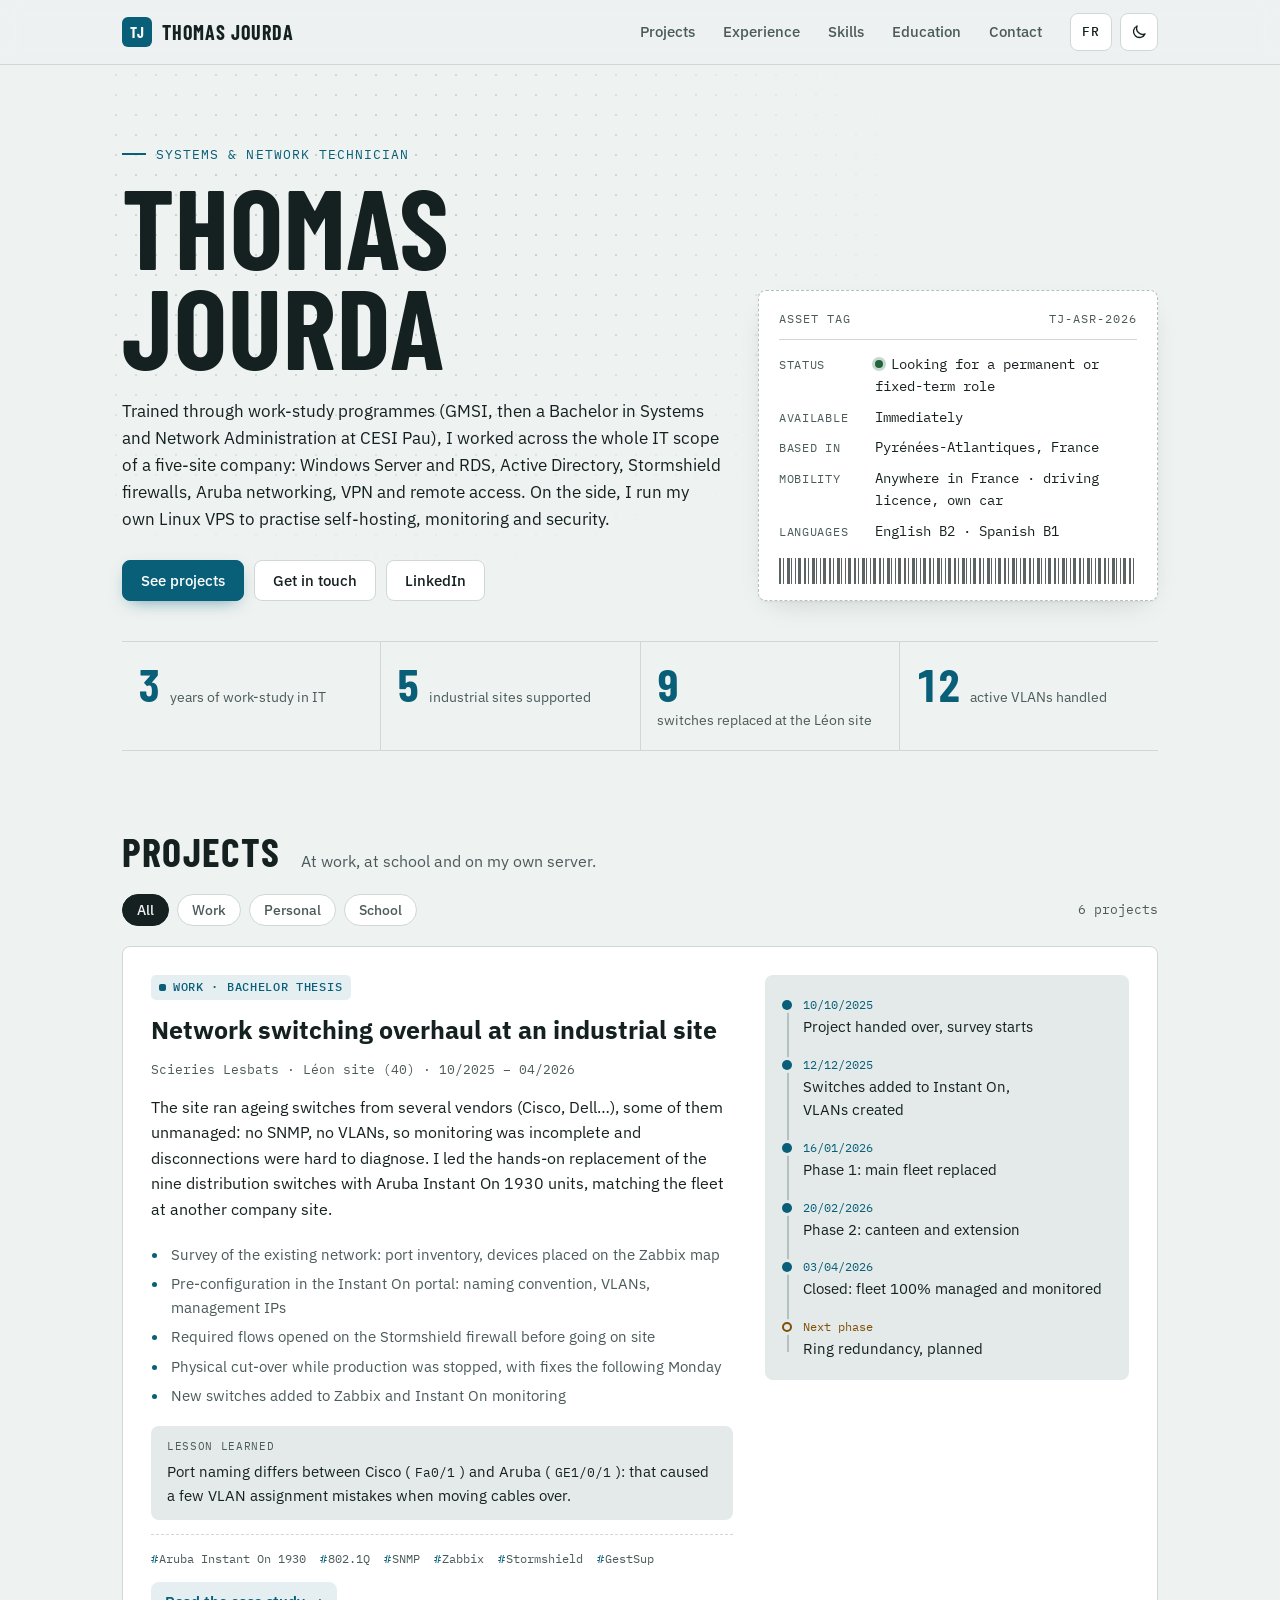
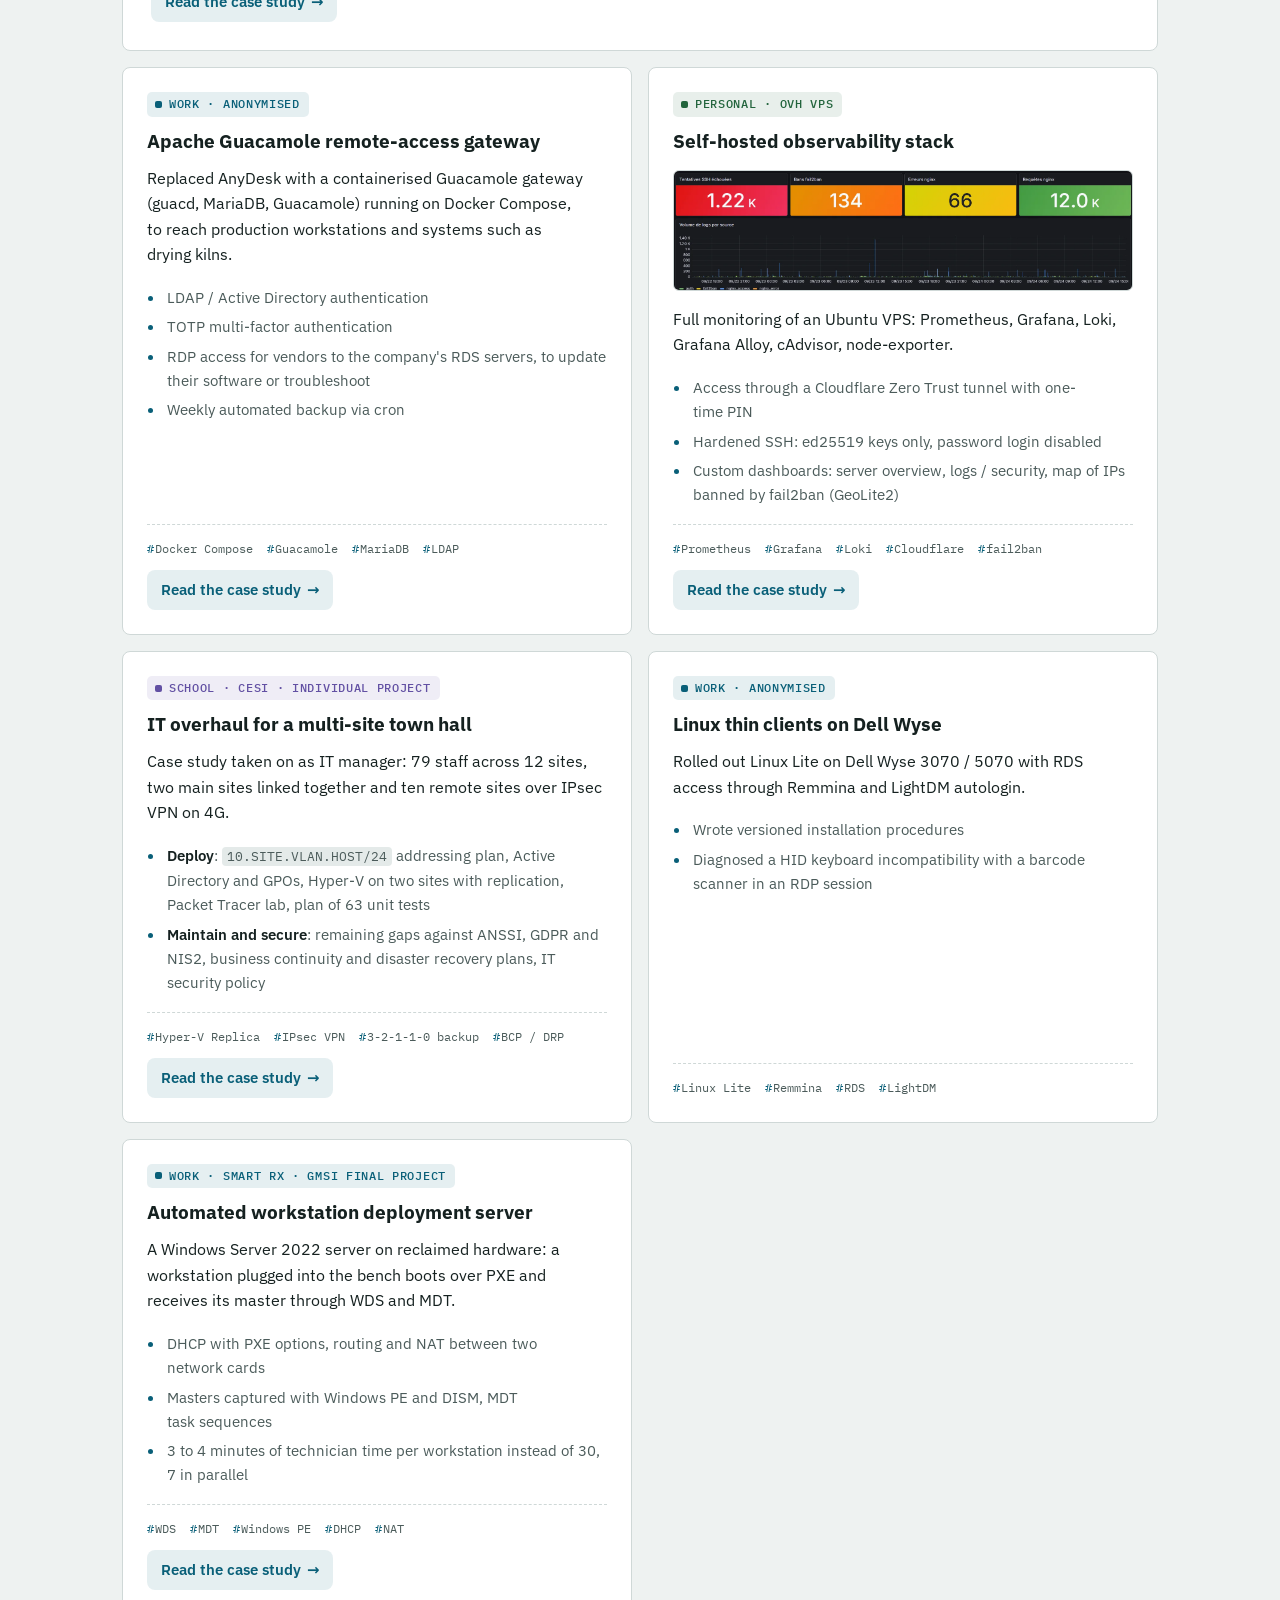
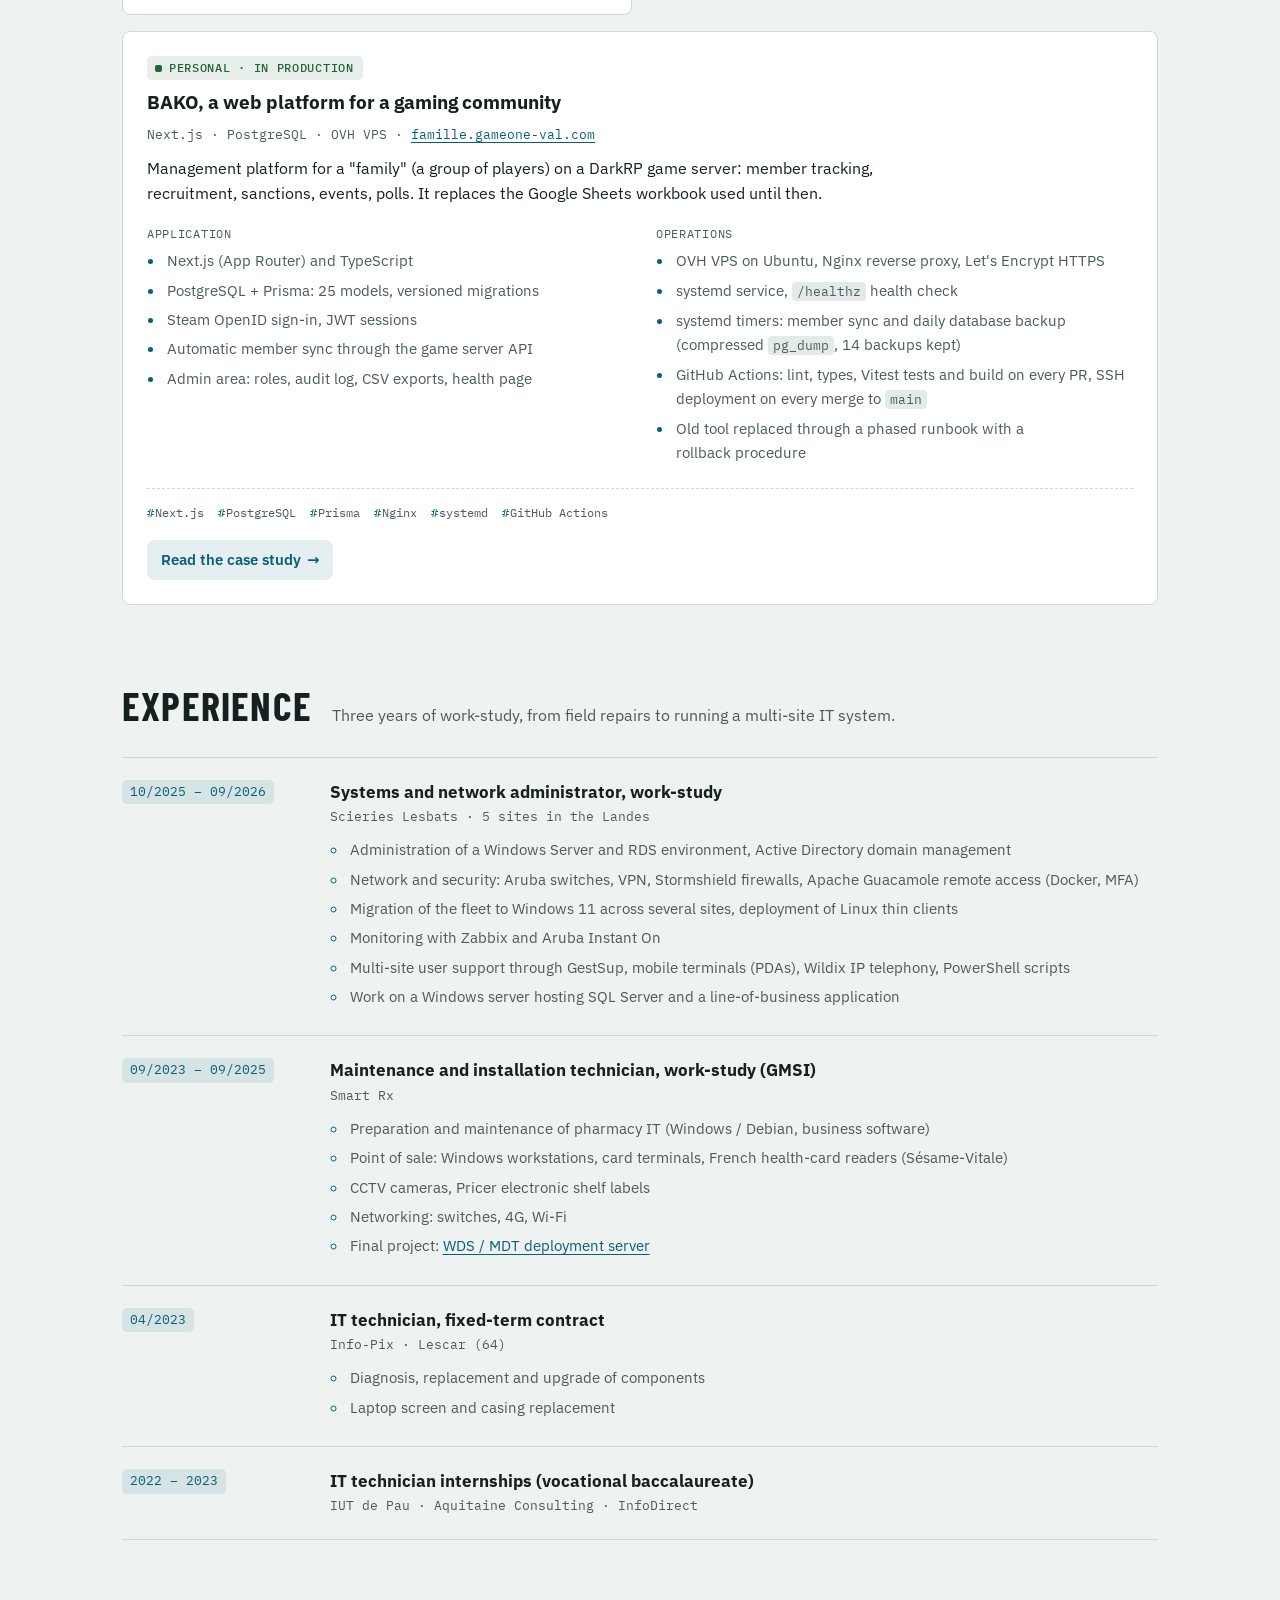
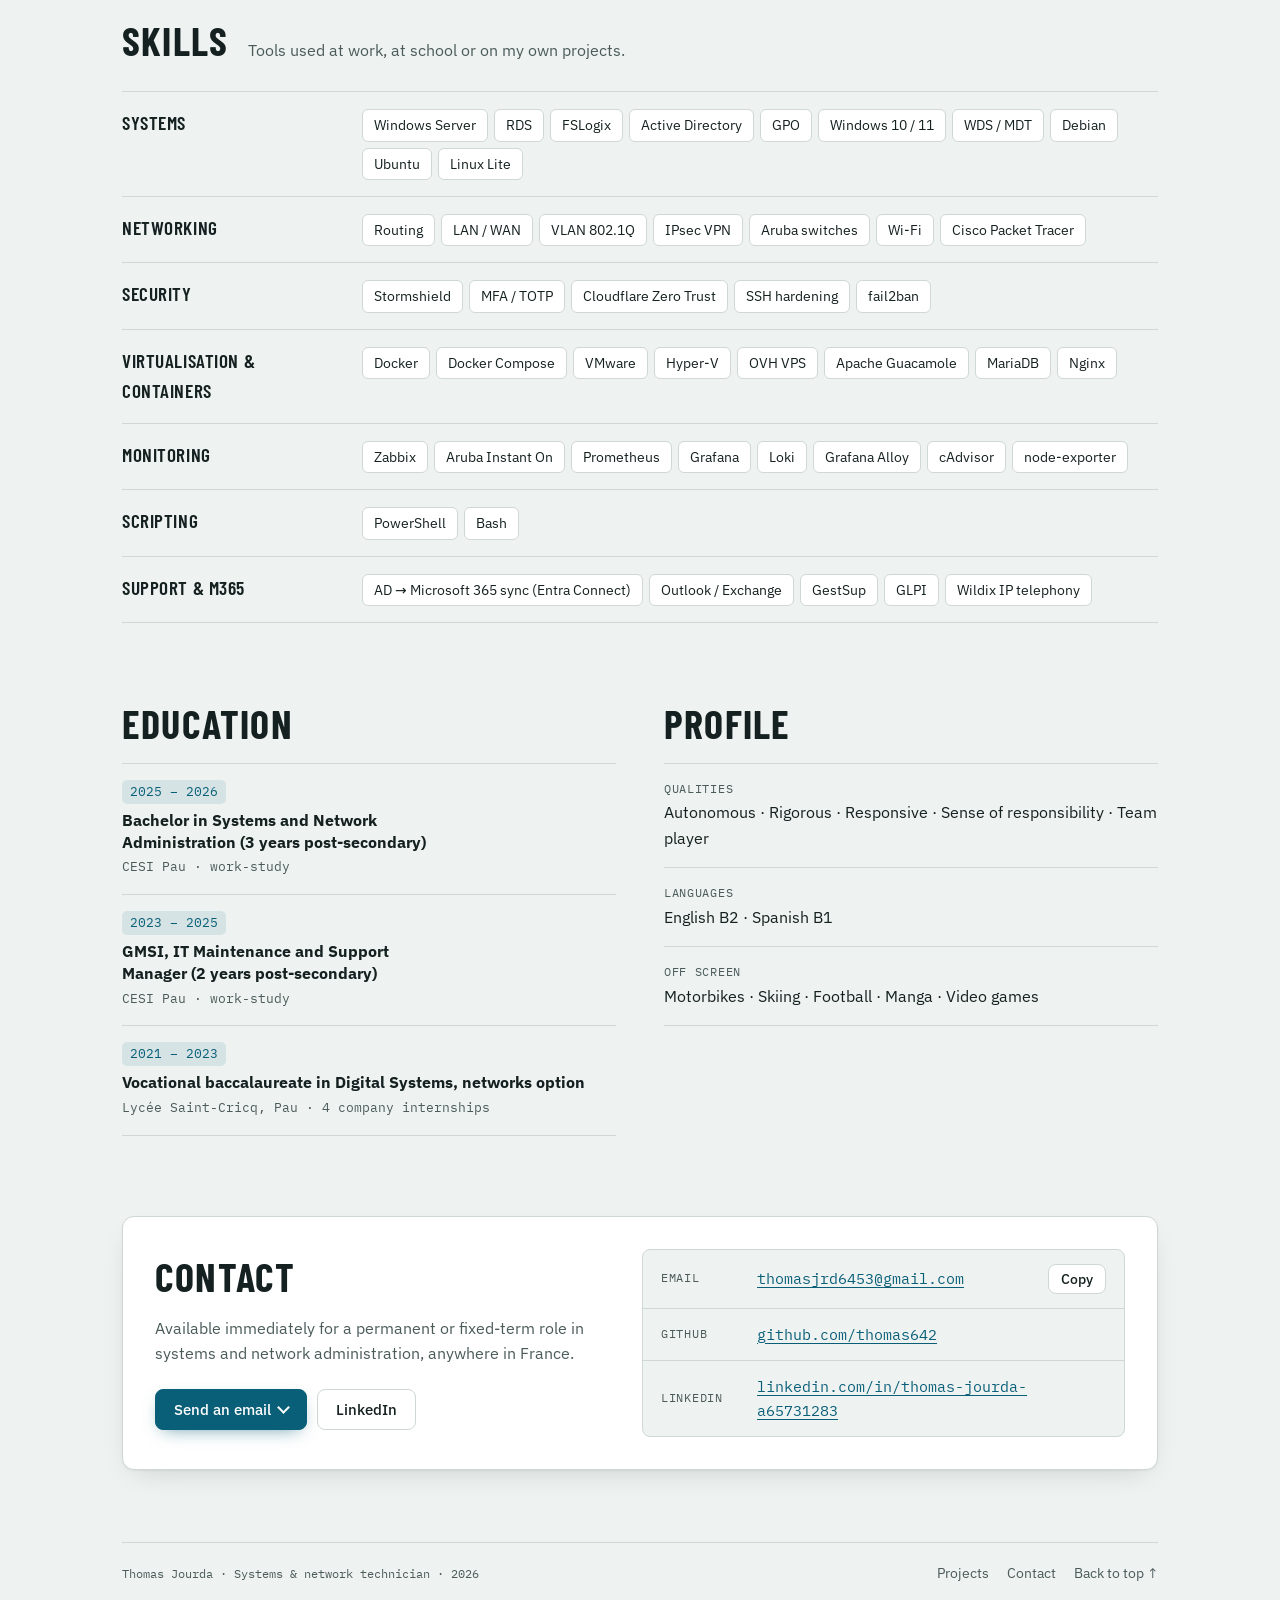
==== commit 74007f2c: "Menu « Écrire un e-mail » et mise à jour d'après le nouveau CV - Le bouton mailto ne faisait rien sa" ====
--- a/en/index.html
+++ b/en/index.html
@@ -24,7 +24,7 @@
 <link rel="preload" href="../assets/fonts/ibm-plex-sans-latin.woff2" as="font" type="font/woff2" crossorigin>
 <meta name="theme-color" content="#eef2f1" media="(prefers-color-scheme: light)">
 <meta name="theme-color" content="#0f1618" media="(prefers-color-scheme: dark)">
-<link rel="stylesheet" href="../assets/style.css?v=20261102a">
+<link rel="stylesheet" href="../assets/style.css?v=20261102b">
 <link rel="icon" href="../assets/favicon.svg" type="image/svg+xml">
 <link rel="apple-touch-icon" href="../assets/apple-touch-icon.png">
 </head>
@@ -257,7 +257,7 @@
       <li>
         <time>10/2025 – 09/2026</time>
         <div>
-          <h3>IT support apprentice, systems &amp; network administration</h3>
+          <h3>Systems and network administrator, work-study</h3>
           <p class="meta">Scieries Lesbats · 5 sites in the Landes</p>
           <ul class="points">
             <li>Administration of a Windows Server and RDS environment, Active Directory domain management</li>
@@ -284,7 +284,7 @@
         </div>
       </li>
       <li>
-        <time>07/2023</time>
+        <time>04/2023</time>
         <div>
           <h3>IT technician, fixed-term contract</h3>
           <p class="meta">Info-Pix · Lescar (64)</p>
@@ -313,10 +313,10 @@
       <div><dt>Systems</dt><dd><ul class="chips"><li>Windows Server</li><li>RDS</li><li>FSLogix</li><li>Active Directory</li><li>GPO</li><li>Windows 10 / 11</li><li>WDS / MDT</li><li>Debian</li><li>Ubuntu</li><li>Linux Lite</li></ul></dd></div>
       <div><dt>Networking</dt><dd><ul class="chips"><li>Routing</li><li>LAN / WAN</li><li>VLAN 802.1Q</li><li>IPsec VPN</li><li>Aruba switches</li><li>Wi-Fi</li><li>Cisco Packet Tracer</li></ul></dd></div>
       <div><dt>Security</dt><dd><ul class="chips"><li>Stormshield</li><li>MFA / TOTP</li><li>Cloudflare Zero Trust</li><li>SSH hardening</li><li>fail2ban</li></ul></dd></div>
-      <div><dt>Virtualisation &amp; containers</dt><dd><ul class="chips"><li>Docker</li><li>Docker Compose</li><li>VMware</li><li>OVH VPS</li><li>Apache Guacamole</li><li>MariaDB</li><li>Nginx</li></ul></dd></div>
+      <div><dt>Virtualisation &amp; containers</dt><dd><ul class="chips"><li>Docker</li><li>Docker Compose</li><li>VMware</li><li>Hyper-V</li><li>OVH VPS</li><li>Apache Guacamole</li><li>MariaDB</li><li>Nginx</li></ul></dd></div>
       <div><dt>Monitoring</dt><dd><ul class="chips"><li>Zabbix</li><li>Aruba Instant On</li><li>Prometheus</li><li>Grafana</li><li>Loki</li><li>Grafana Alloy</li><li>cAdvisor</li><li>node-exporter</li></ul></dd></div>
       <div><dt>Scripting</dt><dd><ul class="chips"><li>PowerShell</li><li>Bash</li></ul></dd></div>
-      <div><dt>Support &amp; M365</dt><dd><ul class="chips"><li>AD → Microsoft 365 sync</li><li>Outlook / Exchange</li><li>GestSup</li><li>Wildix IP telephony</li></ul></dd></div>
+      <div><dt>Support &amp; M365</dt><dd><ul class="chips"><li>AD → Microsoft 365 sync (Entra Connect)</li><li>Outlook / Exchange</li><li>GestSup</li><li>GLPI</li><li>Wildix IP telephony</li></ul></dd></div>
     </dl>
   </section>
 
@@ -345,7 +345,15 @@
         <h2>Contact</h2>
         <p><span data-dispo="long">Available from October 2026</span> for a permanent or fixed-term role in systems and network administration, anywhere in France.</p>
         <div class="cta">
-          <a class="btn primary" href="mailto:thomasjrd6453@gmail.com">Send an email</a>
+          <details class="mail-menu">
+            <summary class="btn primary">Send an email</summary>
+            <div class="mail-pop">
+              <a href="mailto:thomasjrd6453@gmail.com?subject=Contact%20from%20your%20portfolio">Email app</a>
+              <a href="https://mail.google.com/mail/?view=cm&amp;fs=1&amp;to=thomasjrd6453@gmail.com&amp;su=Contact%20from%20your%20portfolio" target="_blank" rel="noopener">Gmail<span class="sr-only"> (opens in a new tab)</span></a>
+              <a href="https://outlook.live.com/mail/0/deeplink/compose?to=thomasjrd6453@gmail.com&amp;subject=Contact%20from%20your%20portfolio" target="_blank" rel="noopener">Outlook<span class="sr-only"> (opens in a new tab)</span></a>
+              <button type="button" data-copy-email>Copy the address</button>
+            </div>
+          </details>
           <a class="btn" href="https://www.linkedin.com/in/thomas-jourda-a65731283/" target="_blank" rel="noopener">LinkedIn<span class="sr-only"> (opens in a new tab)</span></a>
         </div>
       </div>
@@ -384,6 +392,6 @@
   <svg viewBox="0 0 24 24" aria-hidden="true"><path d="M12 19V5M5.5 11.5 12 5l6.5 6.5" fill="none" stroke="currentColor" stroke-width="2" stroke-linecap="round" stroke-linejoin="round"/></svg>
 </a>
 <!-- BODY:END -->
-<script src="../assets/main.js?v=20261102a"></script>
+<script src="../assets/main.js?v=20261102b"></script>
 </body>
 </html>
--- a/assets/style.css
+++ b/assets/style.css
@@ -86,7 +86,7 @@
 }
 
 a { color: var(--accent); text-underline-offset: 3px; }
-a:focus-visible, button:focus-visible, [tabindex="0"]:focus-visible { outline: 2px solid var(--accent); outline-offset: 3px; border-radius: 4px; }
+a:focus-visible, button:focus-visible, summary:focus-visible, [tabindex="0"]:focus-visible { outline: 2px solid var(--accent); outline-offset: 3px; border-radius: 4px; }
 code { font-family: var(--mono); font-size: 0.86em; background: var(--surface-2); padding: 1px 5px; border-radius: 4px; }
 ::selection { background: color-mix(in srgb, var(--accent) 28%, transparent); }
 
@@ -752,3 +752,13 @@
 .bar.muted { background: var(--line-strong); }
 .bar-val { font-family: var(--mono); font-size: 0.86rem; text-align: right; font-variant-numeric: tabular-nums; }
 @media (max-width: 520px) { .bar-row { grid-template-columns: minmax(0, 1fr) 5rem; } .bar-label { grid-column: 1 / -1; } }
+
+/* Menu « Écrire un e-mail » : application, Gmail, Outlook ou copie */
+.mail-menu { position: relative; }
+.mail-menu > summary { list-style: none; }
+.mail-menu > summary::-webkit-details-marker { display: none; }
+.mail-menu > summary::after { content: ""; width: 7px; height: 7px; border-right: 2px solid currentColor; border-bottom: 2px solid currentColor; transform: translateY(-2px) rotate(45deg); transition: transform .15s; }
+.mail-menu[open] > summary::after { transform: translateY(2px) rotate(-135deg); }
+.mail-pop { position: absolute; z-index: 20; top: calc(100% + 6px); left: 0; min-width: 240px; display: flex; flex-direction: column; padding: 6px; background: var(--surface); border: 1px solid var(--line-strong); border-radius: var(--r); box-shadow: var(--shadow); }
+.mail-pop a, .mail-pop button { display: block; width: 100%; text-align: left; padding: 10px 12px; border: 0; border-radius: 6px; background: none; color: var(--ink); font: 500 0.93rem var(--sans); text-decoration: none; cursor: pointer; }
+.mail-pop a:hover, .mail-pop button:hover, .mail-pop a:focus-visible, .mail-pop button:focus-visible { background: var(--surface-2); }
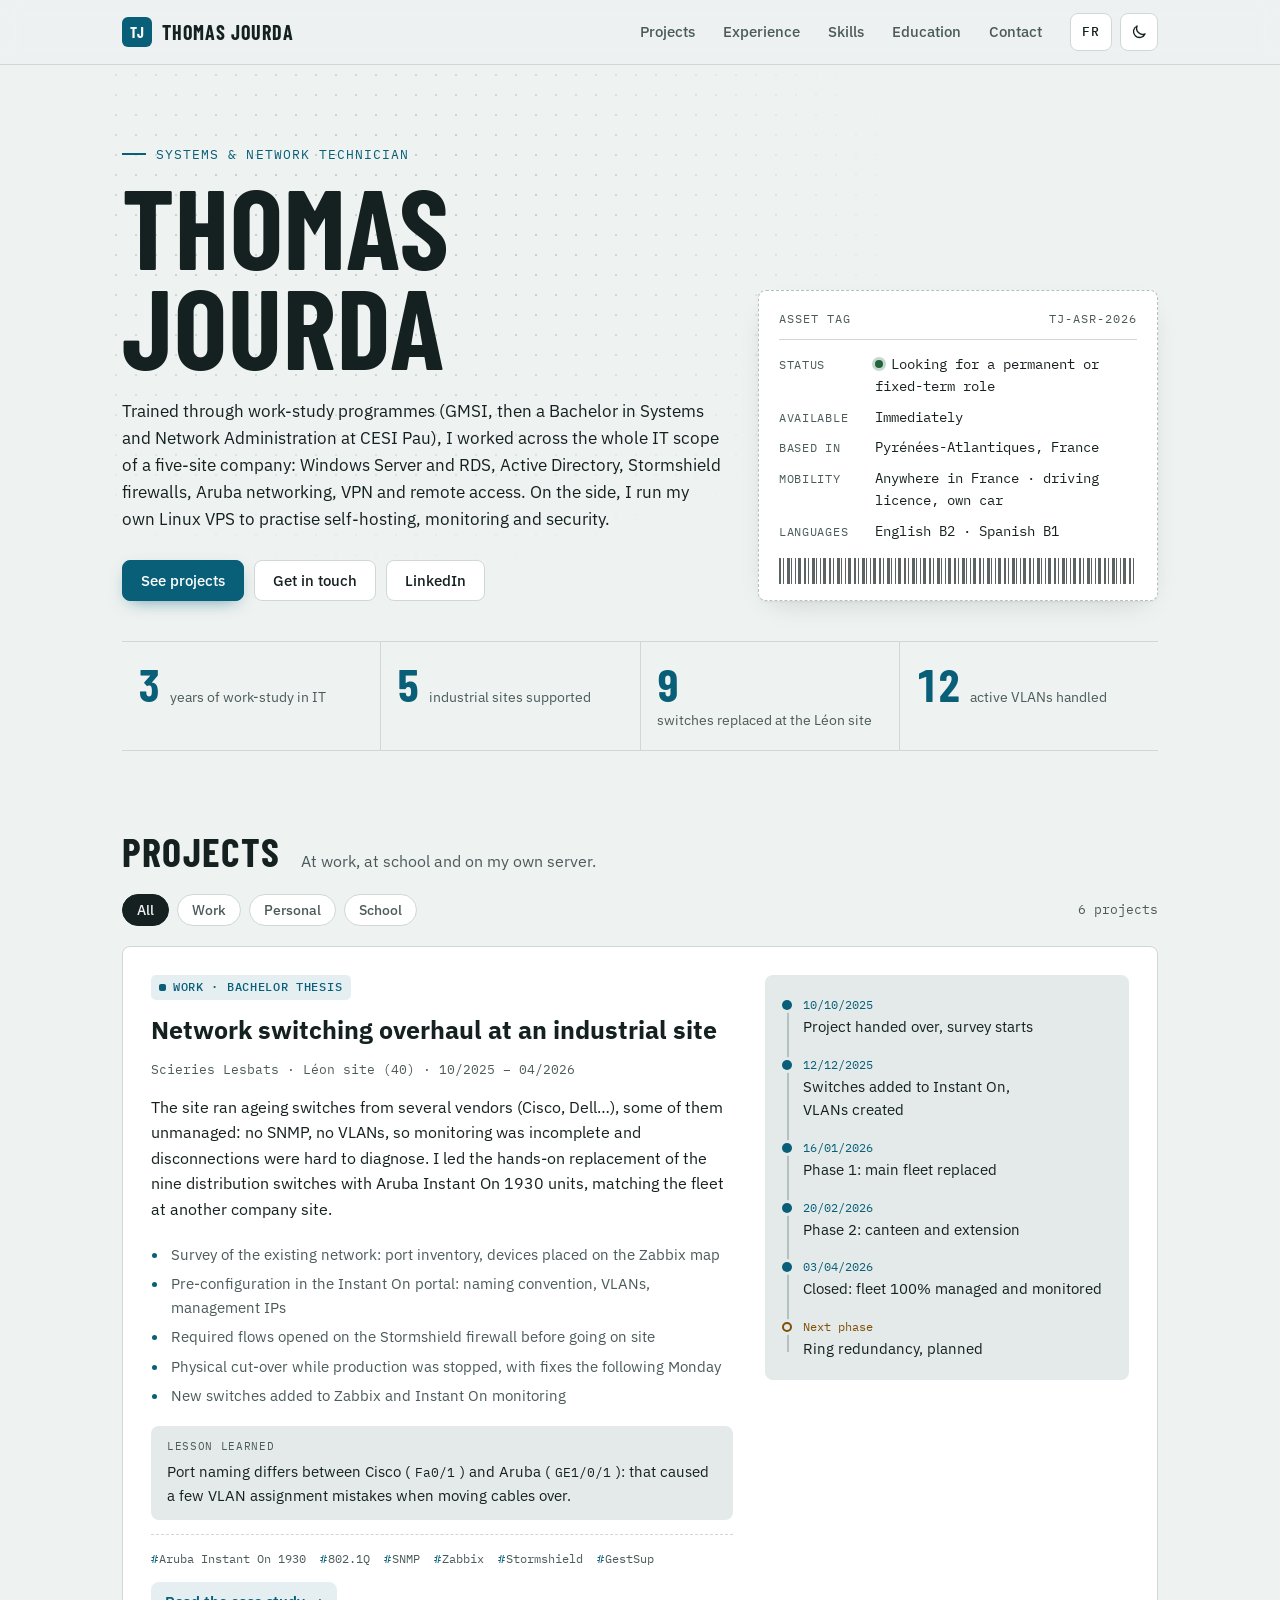
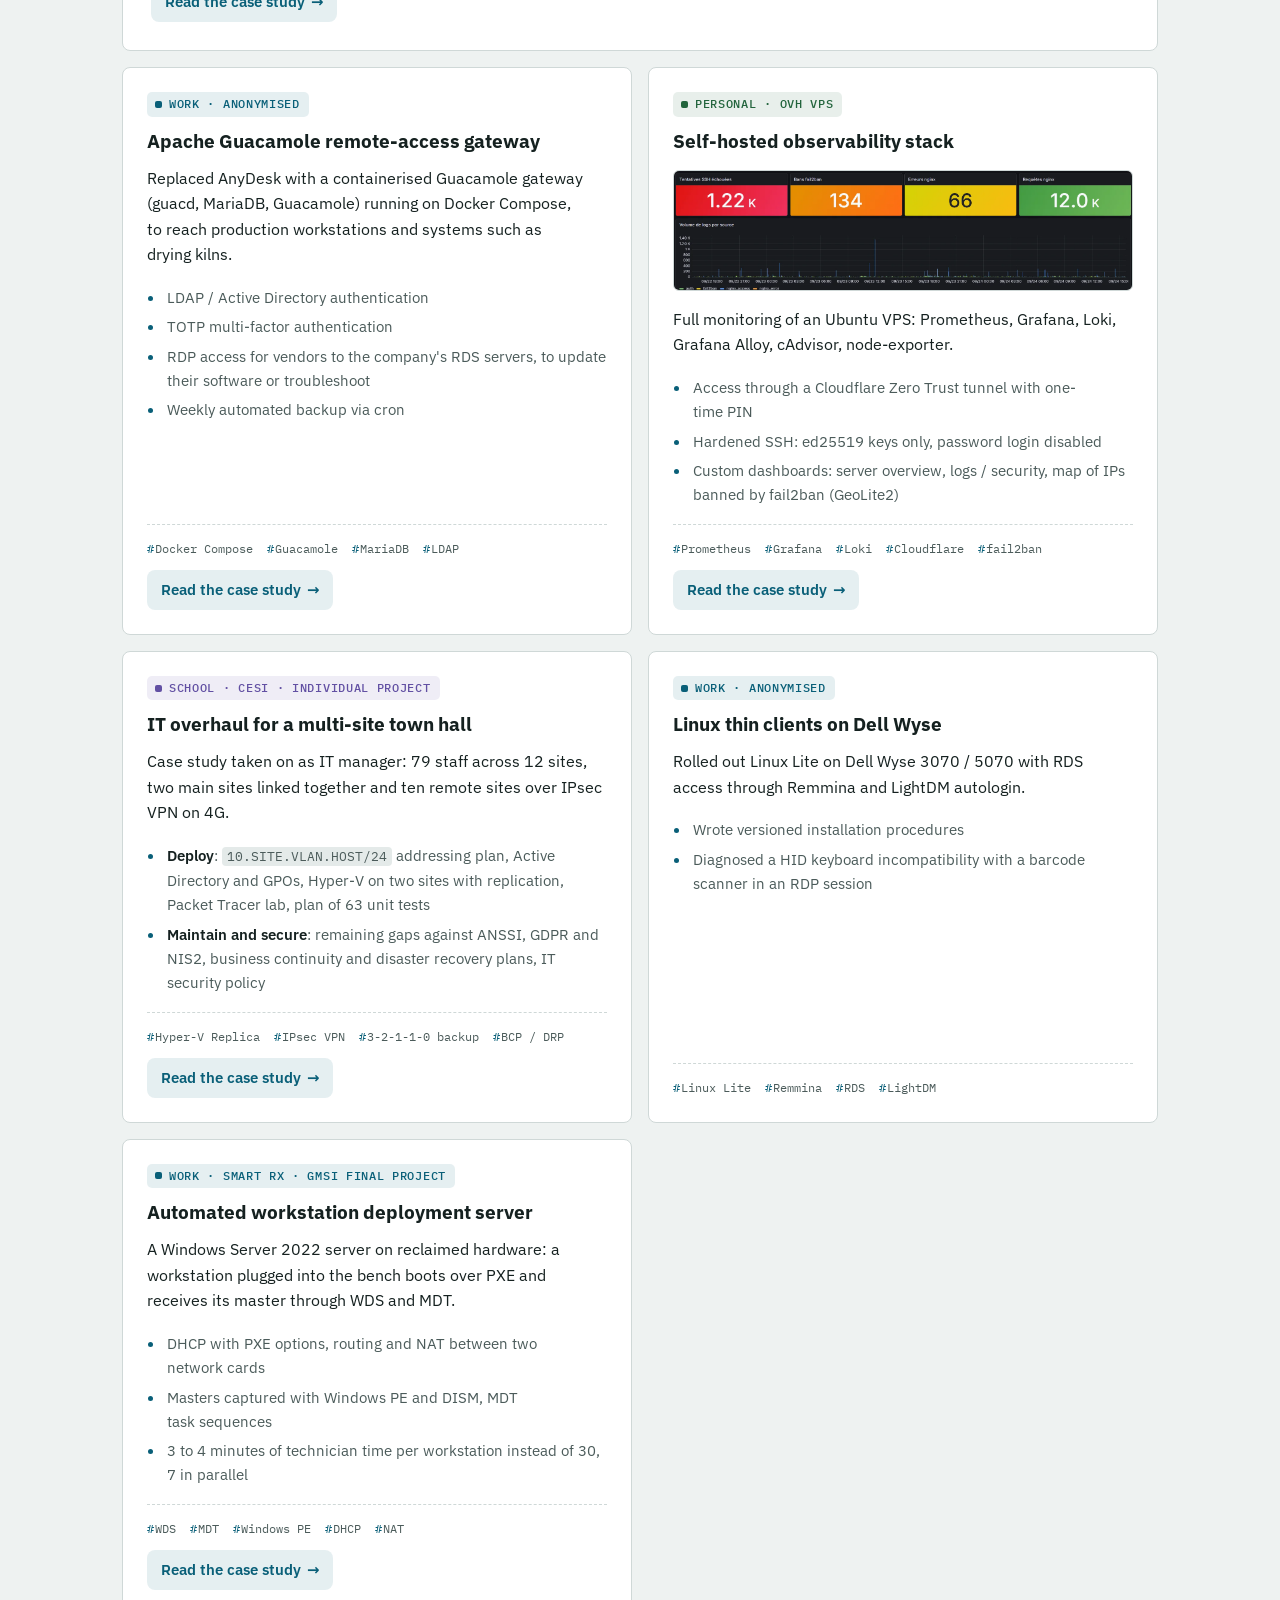
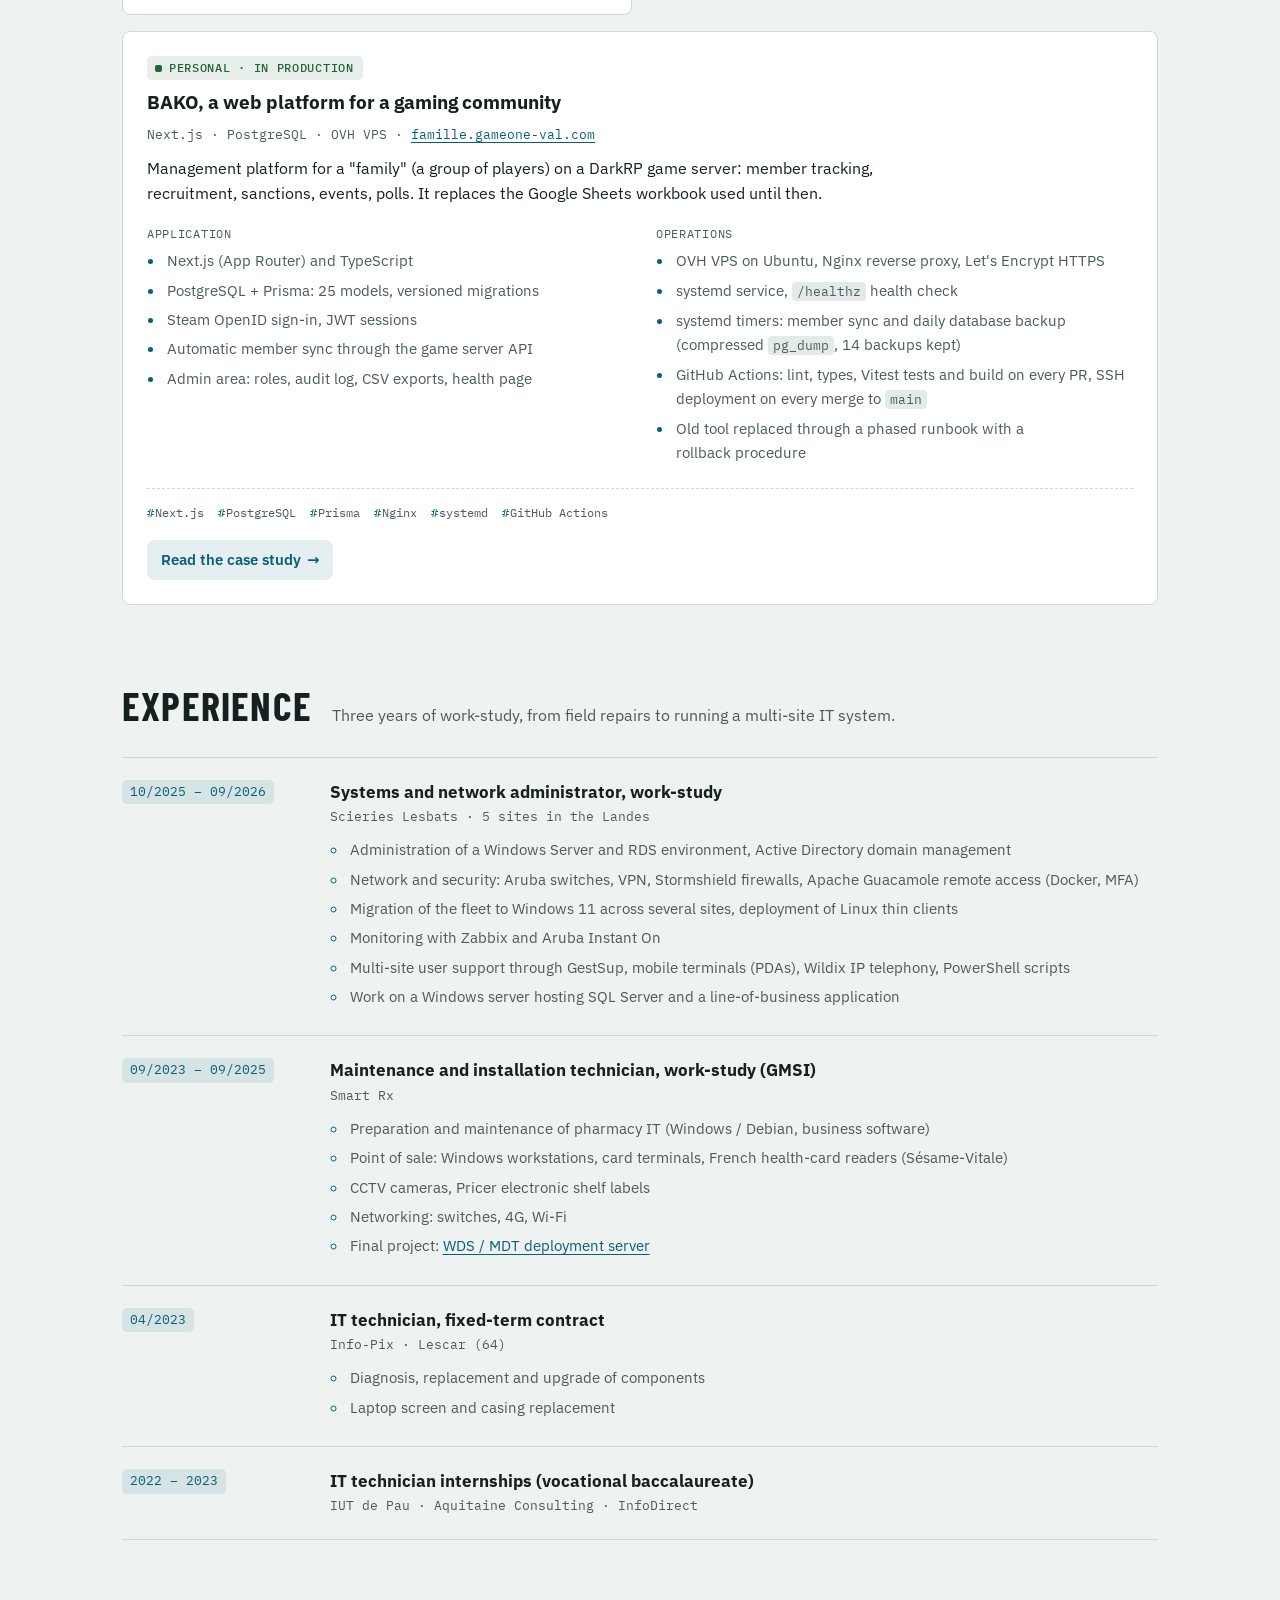
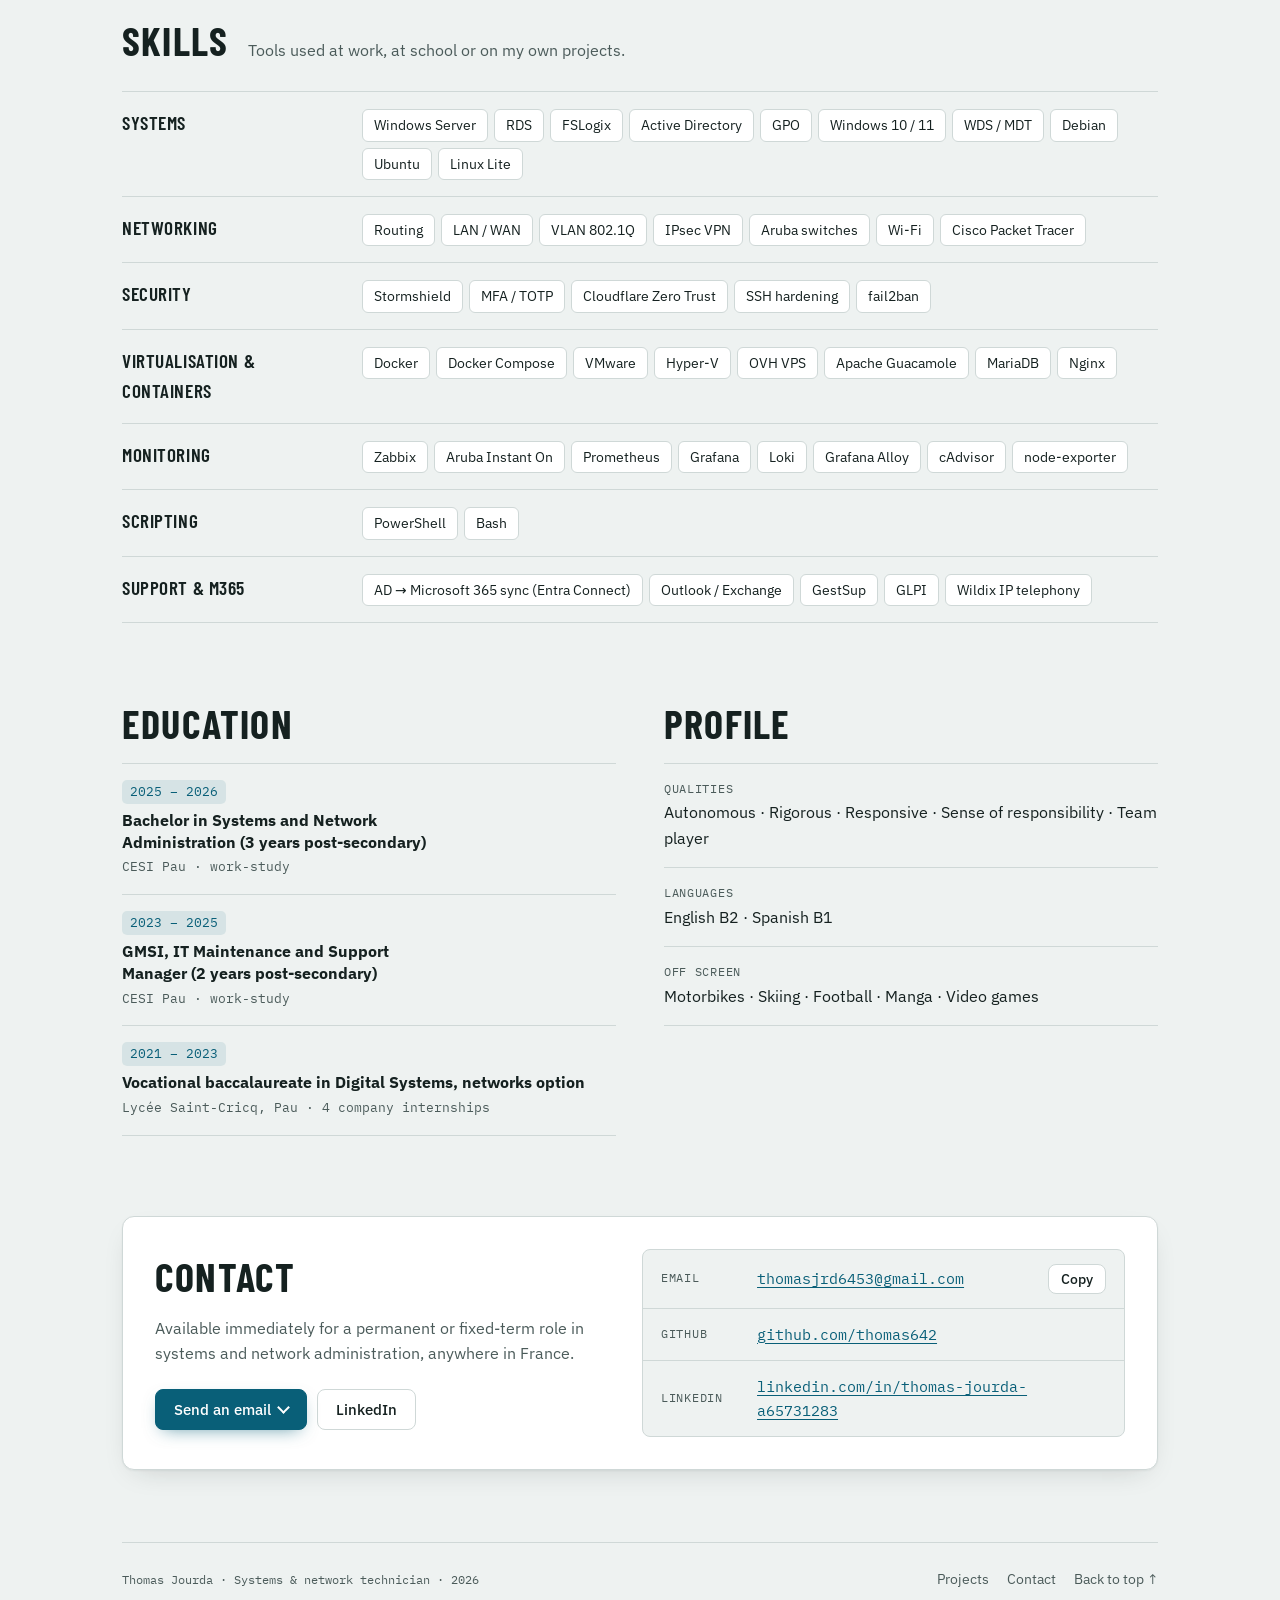
==== commit fa8473e7: "Audit : ancre cassée, menu actif en bas de page, cibles tactiles du pied de page - en/projects/deplo" ====
--- a/en/index.html
+++ b/en/index.html
@@ -24,7 +24,7 @@
 <link rel="preload" href="../assets/fonts/ibm-plex-sans-latin.woff2" as="font" type="font/woff2" crossorigin>
 <meta name="theme-color" content="#eef2f1" media="(prefers-color-scheme: light)">
 <meta name="theme-color" content="#0f1618" media="(prefers-color-scheme: dark)">
-<link rel="stylesheet" href="../assets/style.css?v=20261102b">
+<link rel="stylesheet" href="../assets/style.css?v=20261125a">
 <link rel="icon" href="../assets/favicon.svg" type="image/svg+xml">
 <link rel="apple-touch-icon" href="../assets/apple-touch-icon.png">
 </head>
@@ -392,6 +392,6 @@
   <svg viewBox="0 0 24 24" aria-hidden="true"><path d="M12 19V5M5.5 11.5 12 5l6.5 6.5" fill="none" stroke="currentColor" stroke-width="2" stroke-linecap="round" stroke-linejoin="round"/></svg>
 </a>
 <!-- BODY:END -->
-<script src="../assets/main.js?v=20261102b"></script>
+<script src="../assets/main.js?v=20261125a"></script>
 </body>
 </html>
--- a/assets/style.css
+++ b/assets/style.css
@@ -510,7 +510,7 @@
 }
 .footer-inner p { margin: 0; font-family: var(--mono); font-size: 0.78rem; }
 .footer-inner nav { display: flex; flex-wrap: wrap; gap: 4px 18px; }
-.footer-inner a { color: var(--ink-2); text-decoration: none; }
+.footer-inner a { color: var(--ink-2); text-decoration: none; display: inline-block; padding: 6px 0; }
 .footer-inner a:hover { color: var(--accent); }
 
 /* Bouton retour en haut */
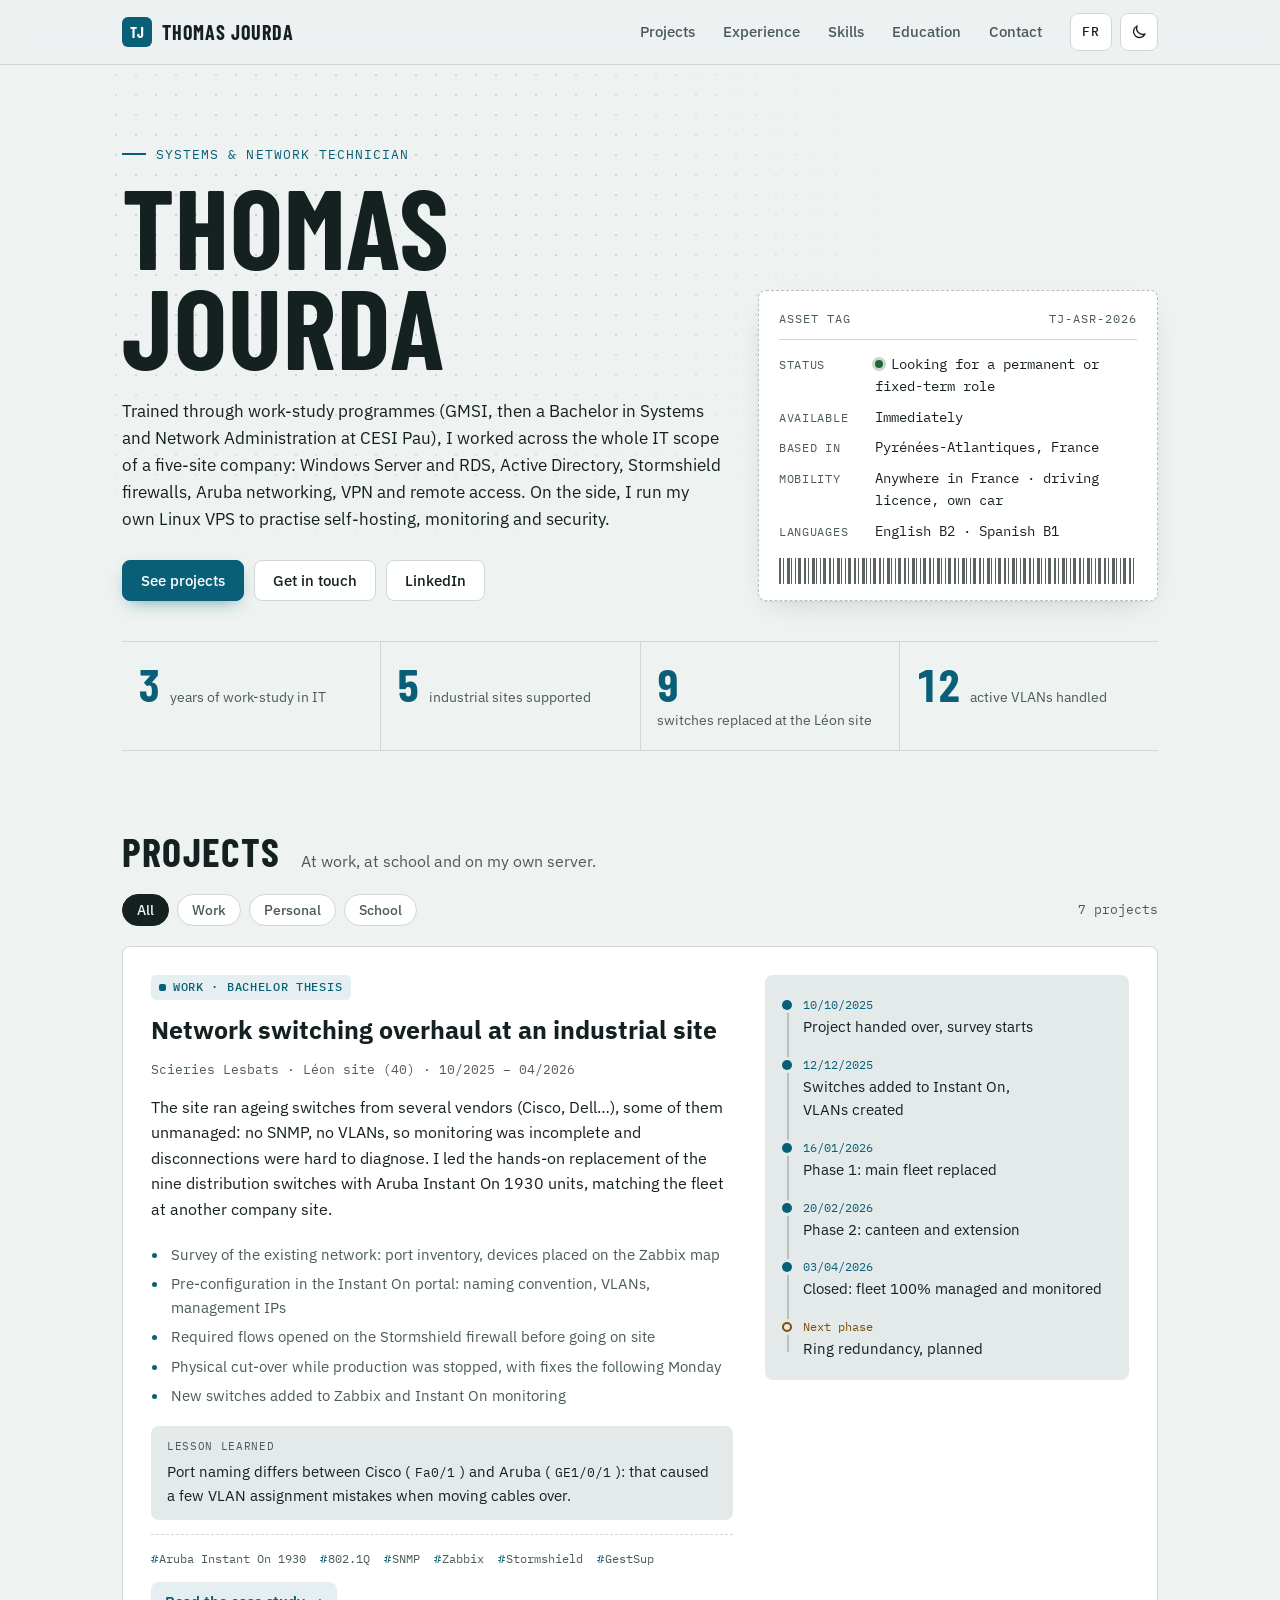
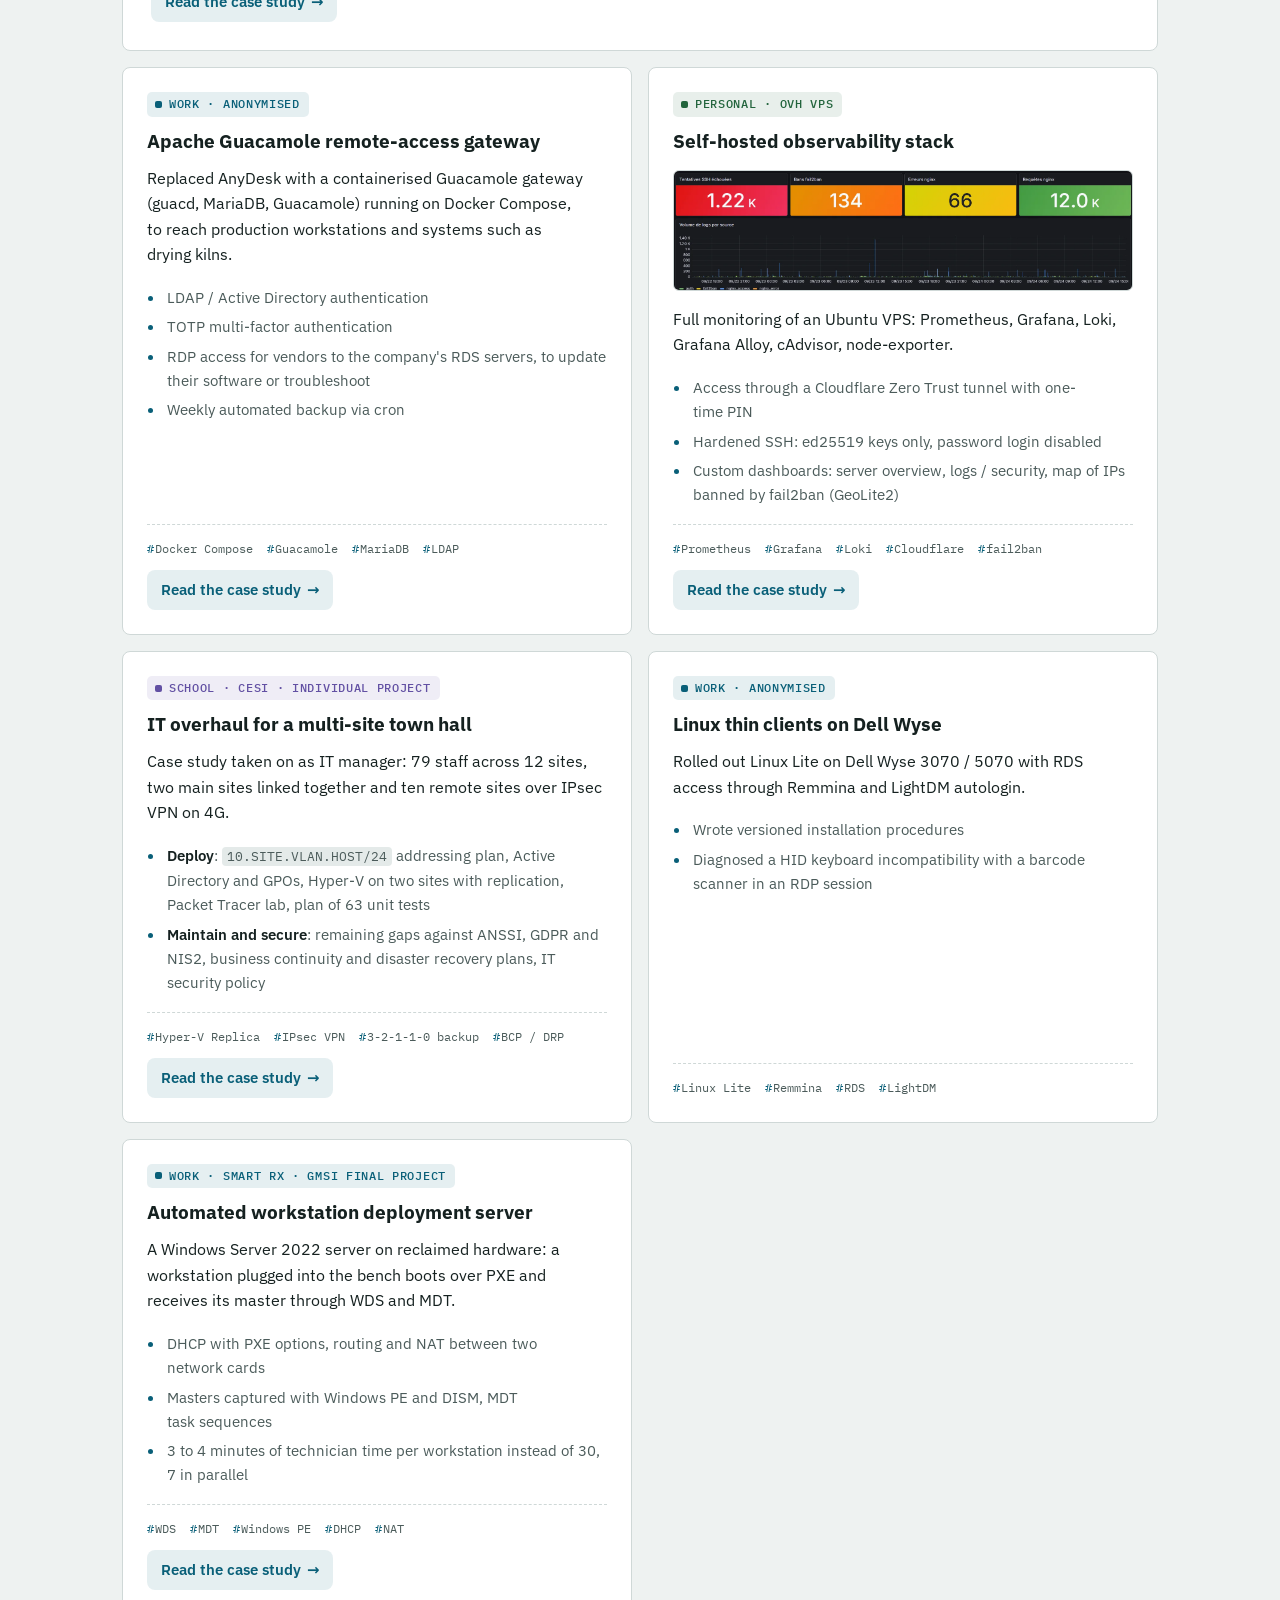
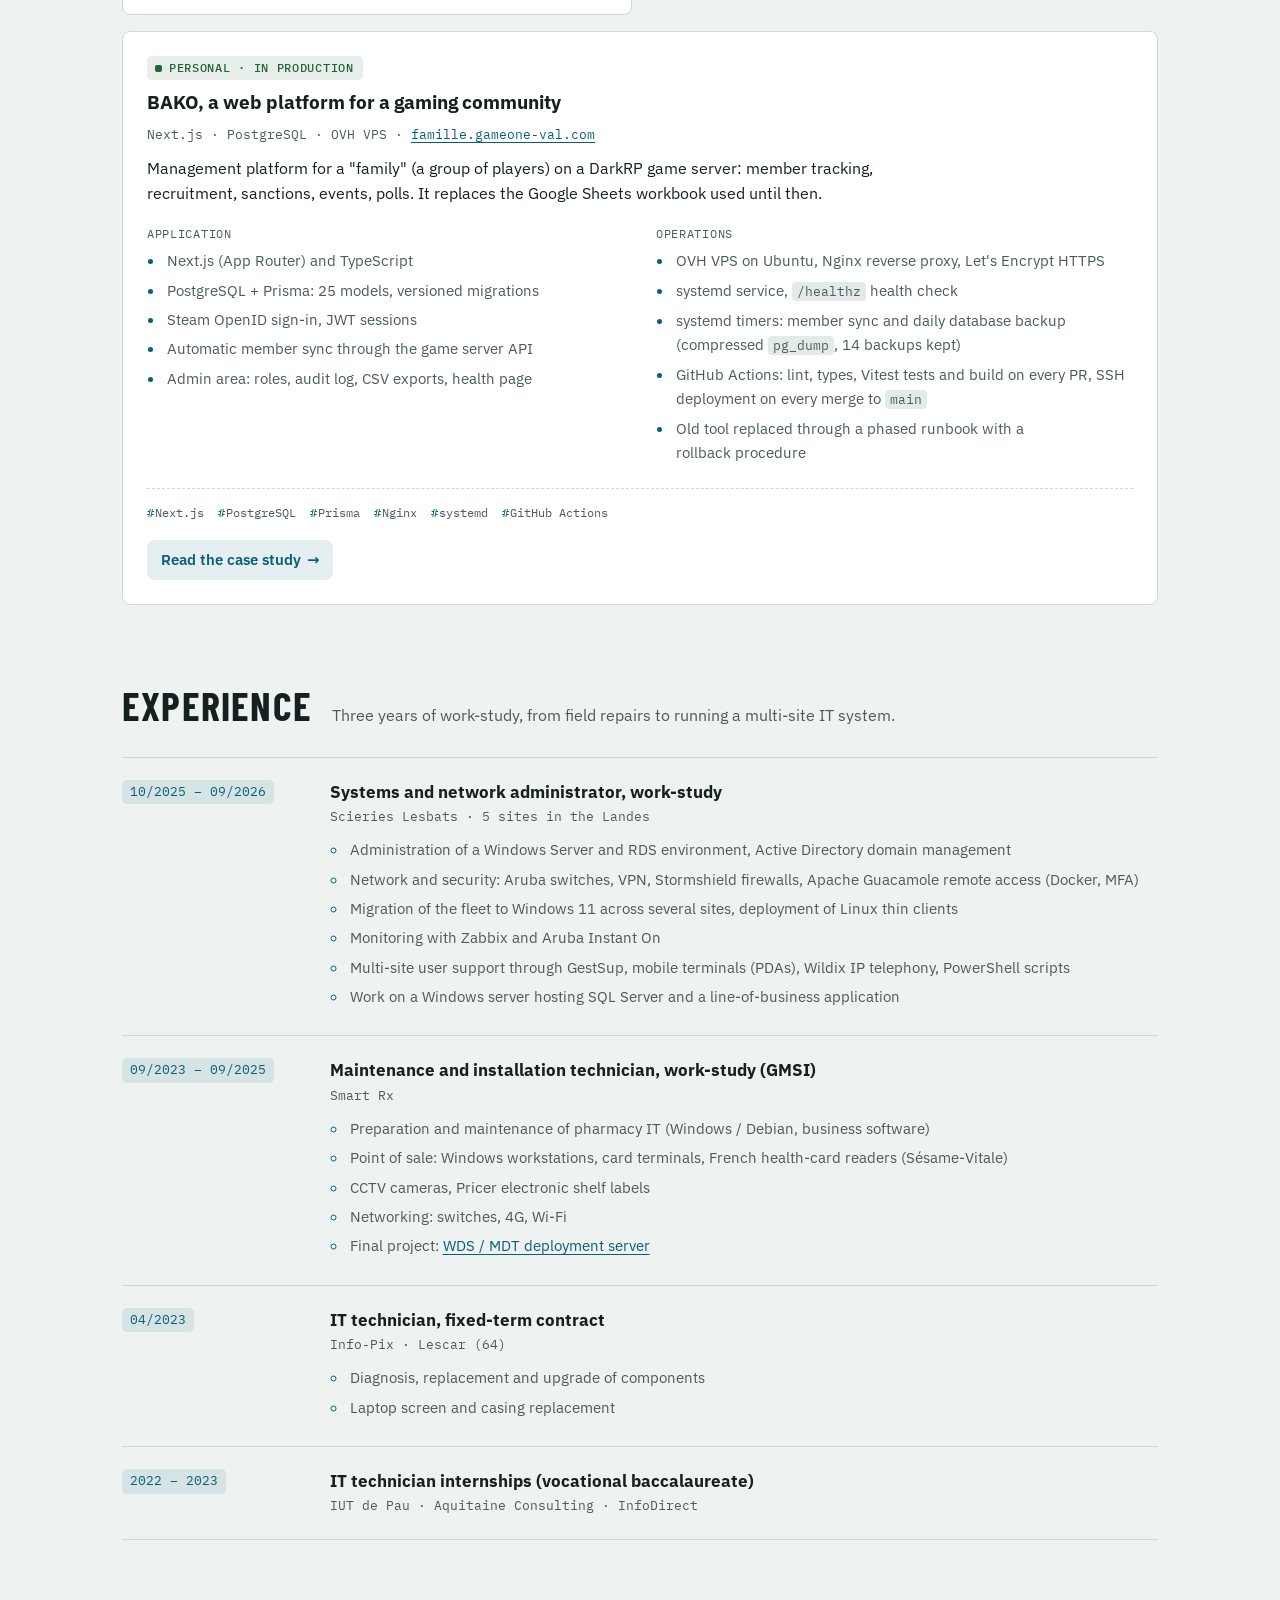
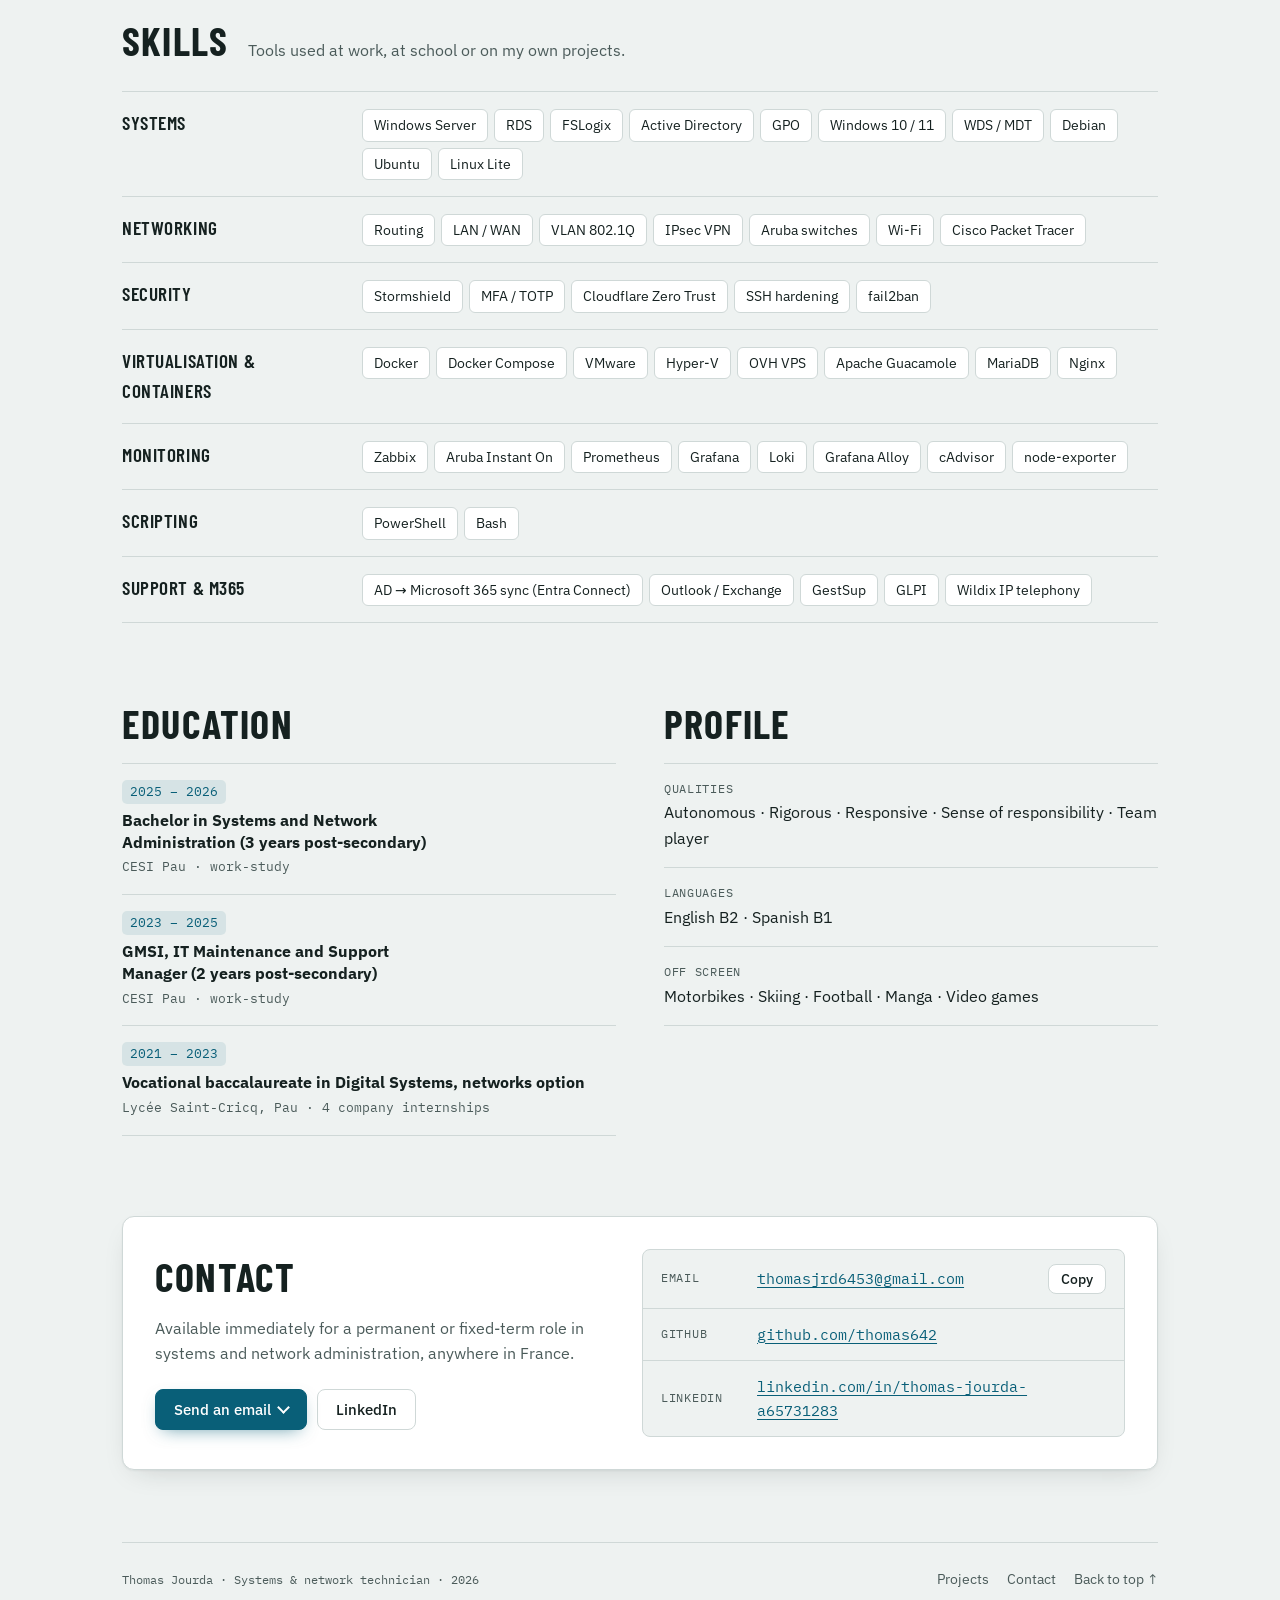
==== commit d78f0012: "Compteur de projets juste sur l'accueil Le compteur affichait « 6 projets » pour 7 cartes depuis l'a" ====
--- a/en/index.html
+++ b/en/index.html
@@ -24,7 +24,9 @@
 <link rel="preload" href="../assets/fonts/ibm-plex-sans-latin.woff2" as="font" type="font/woff2" crossorigin>
 <meta name="theme-color" content="#eef2f1" media="(prefers-color-scheme: light)">
 <meta name="theme-color" content="#0f1618" media="(prefers-color-scheme: dark)">
-<link rel="stylesheet" href="../assets/style.css?v=20261125a">
+<!-- Thème choisi appliqué avant le premier affichage (évite un flash de l'autre thème) -->
+<script>try{var t=localStorage.getItem("theme");if(t==="light"||t==="dark")document.documentElement.dataset.theme=t}catch(e){}</script>
+<link rel="stylesheet" href="../assets/style.css?v=20261125b">
 <link rel="icon" href="../assets/favicon.svg" type="image/svg+xml">
 <link rel="apple-touch-icon" href="../assets/apple-touch-icon.png">
 </head>
@@ -101,7 +103,7 @@
       <button type="button" class="filter" data-filter="pro" aria-pressed="false">Work</button>
       <button type="button" class="filter" data-filter="perso" aria-pressed="false">Personal</button>
       <button type="button" class="filter" data-filter="ecole" aria-pressed="false">School</button>
-      <p id="filter-count" class="filter-count" aria-live="polite">6 projects</p>
+      <p id="filter-count" class="filter-count" aria-live="polite">7 projects</p>
     </div>
 
     <article class="project featured" data-kind="pro">
@@ -392,6 +394,6 @@
   <svg viewBox="0 0 24 24" aria-hidden="true"><path d="M12 19V5M5.5 11.5 12 5l6.5 6.5" fill="none" stroke="currentColor" stroke-width="2" stroke-linecap="round" stroke-linejoin="round"/></svg>
 </a>
 <!-- BODY:END -->
-<script src="../assets/main.js?v=20261125a"></script>
+<script src="../assets/main.js?v=20261125b"></script>
 </body>
 </html>
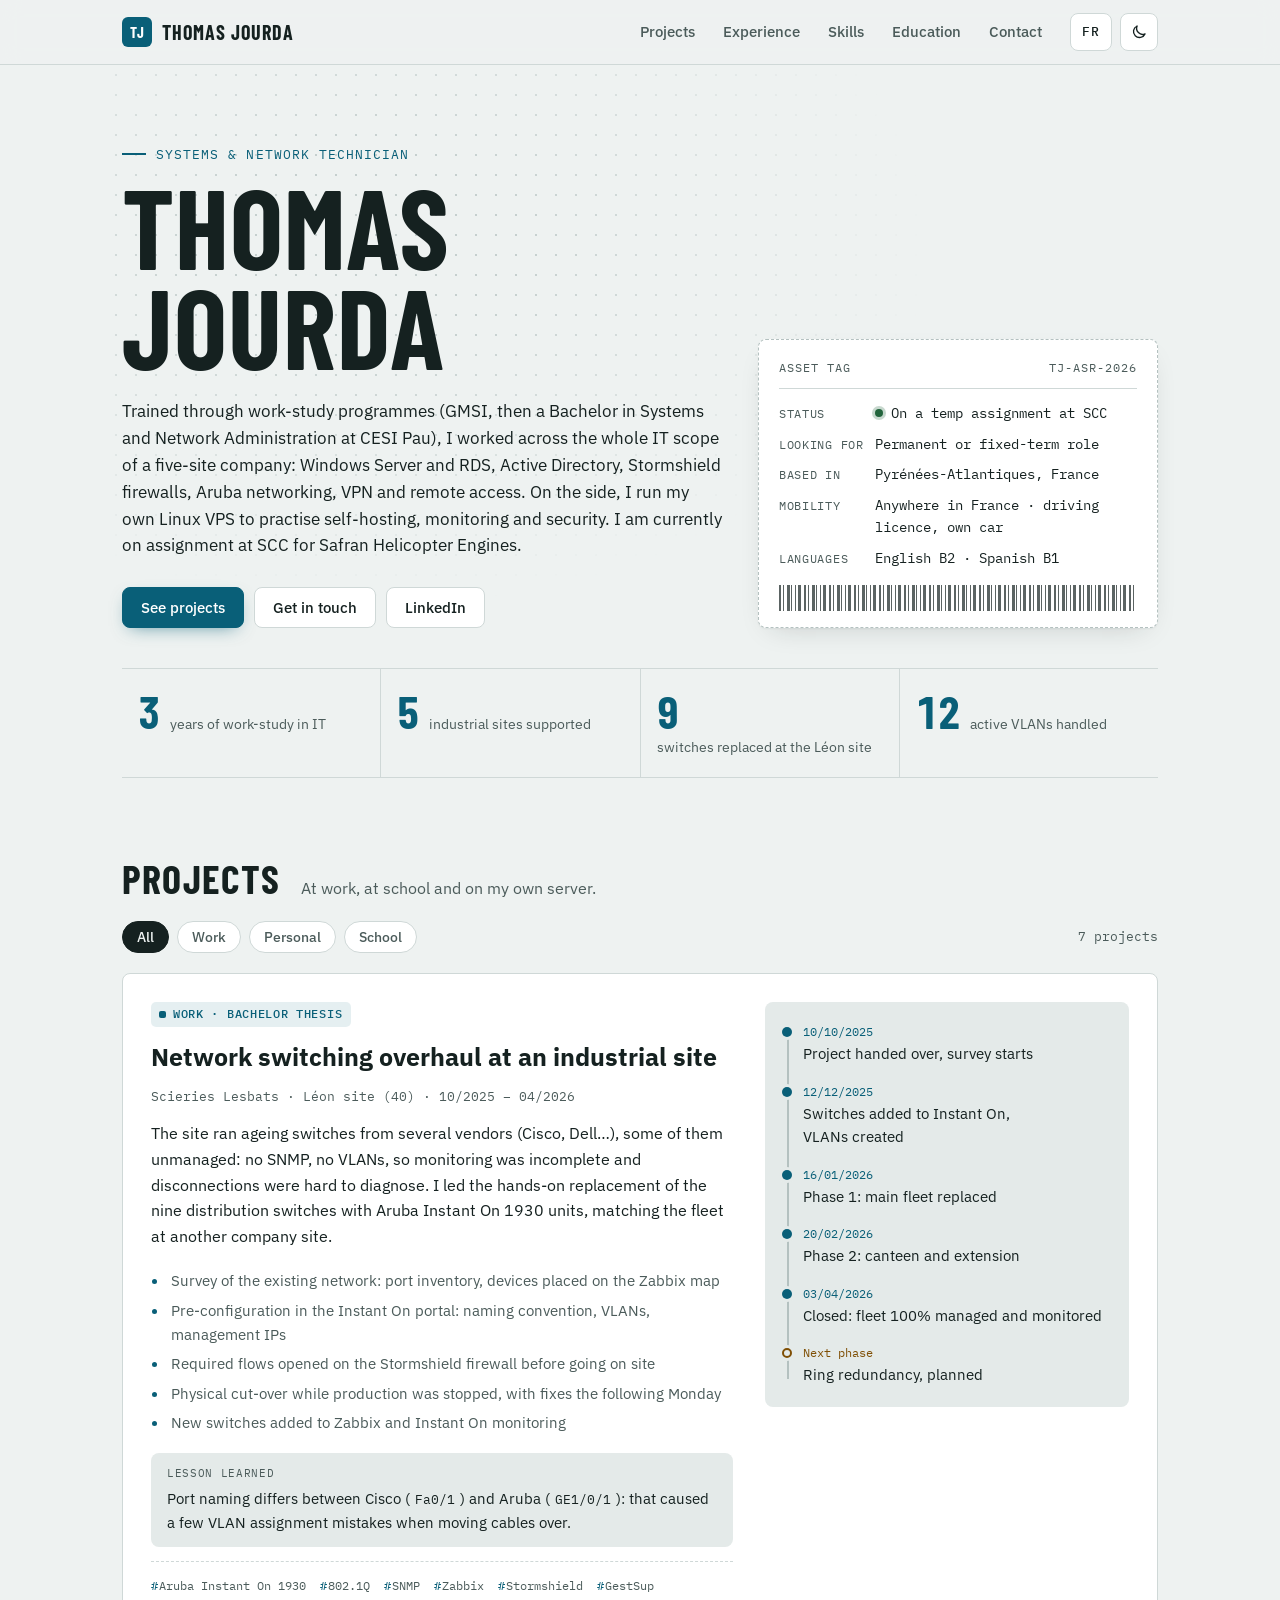
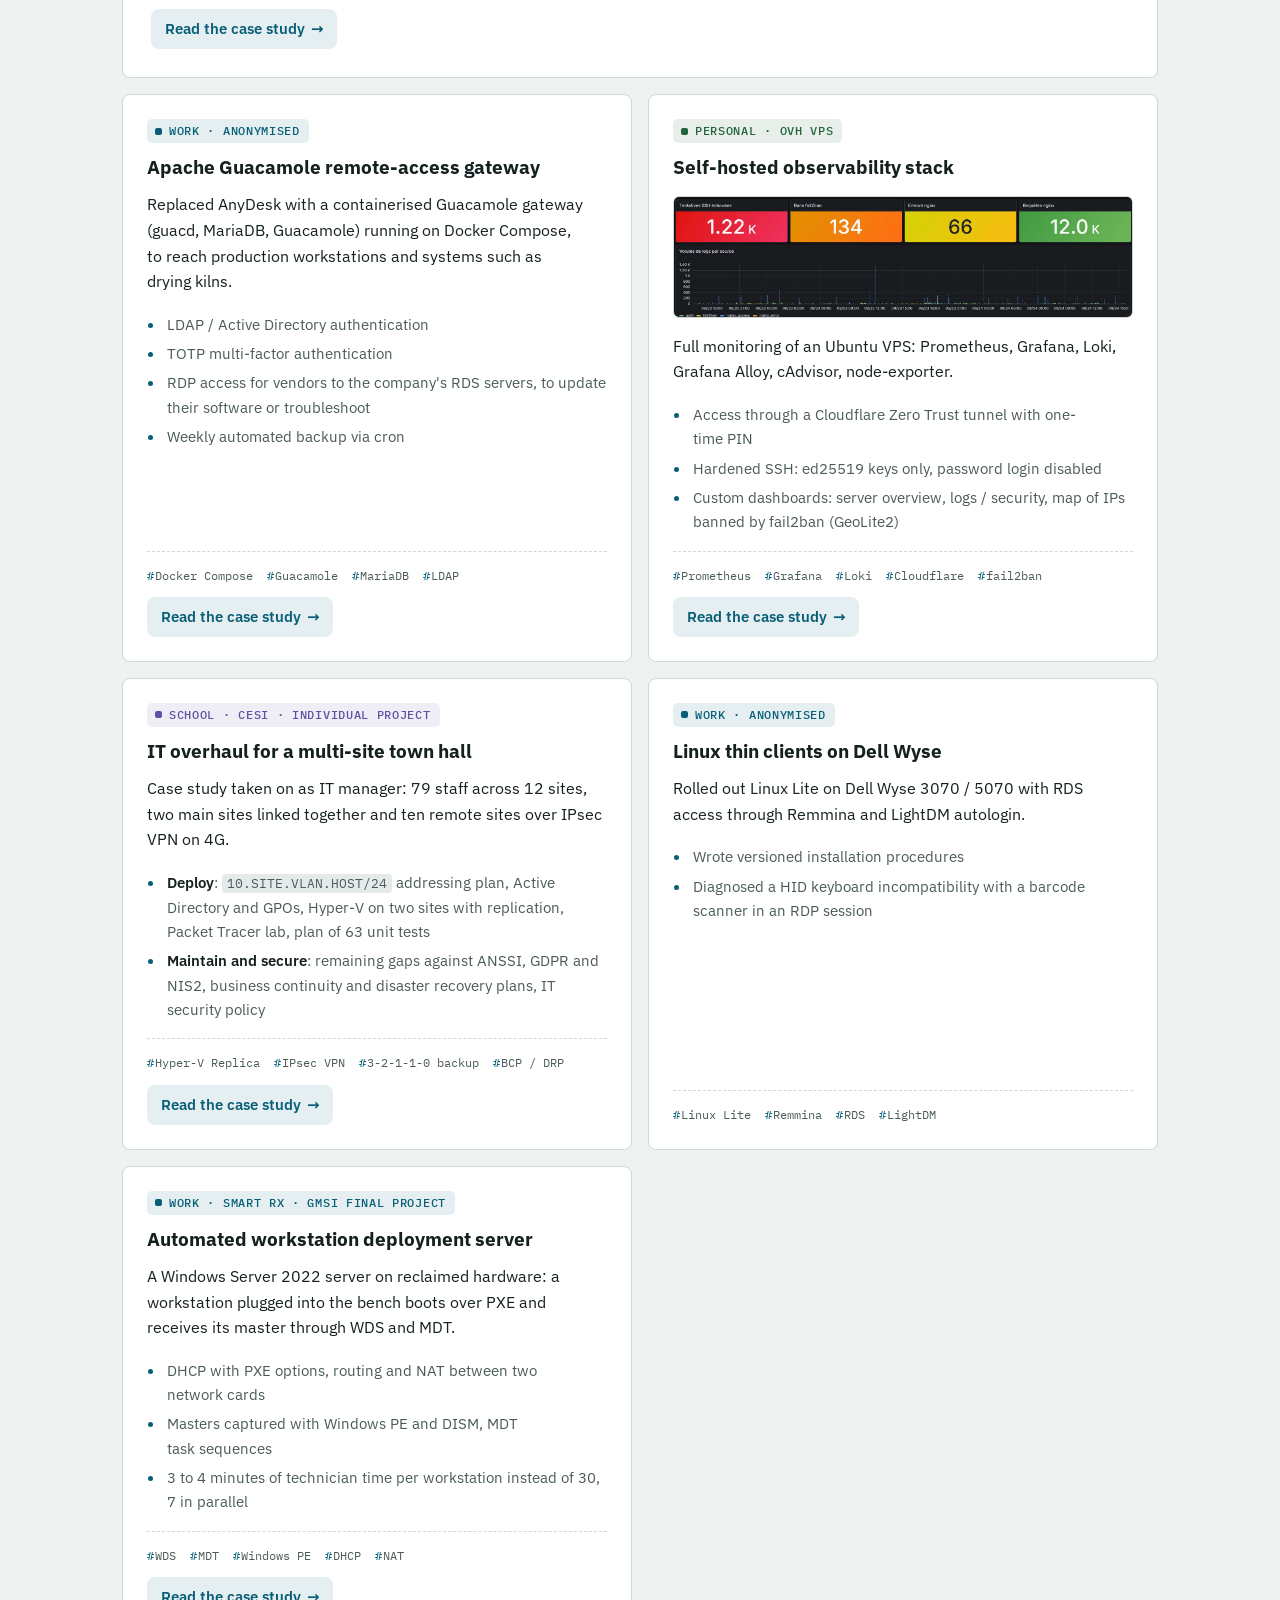
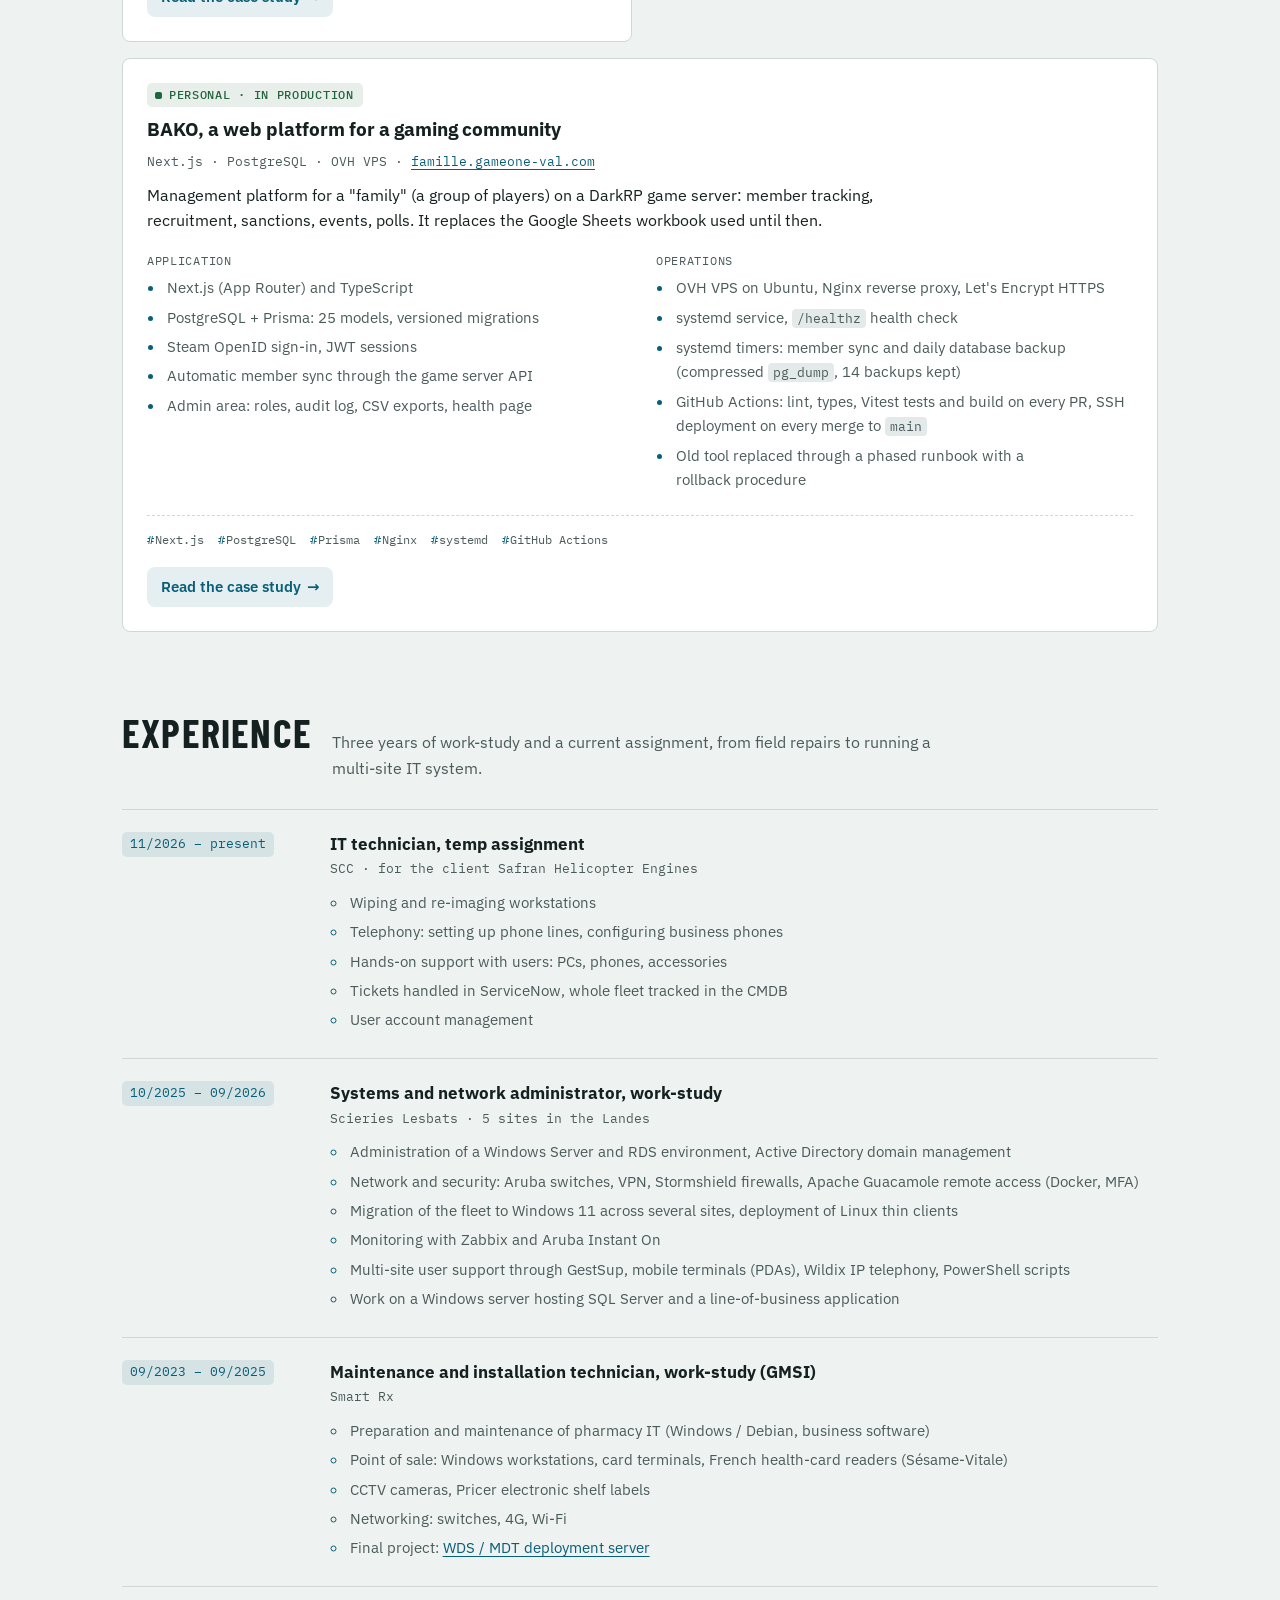
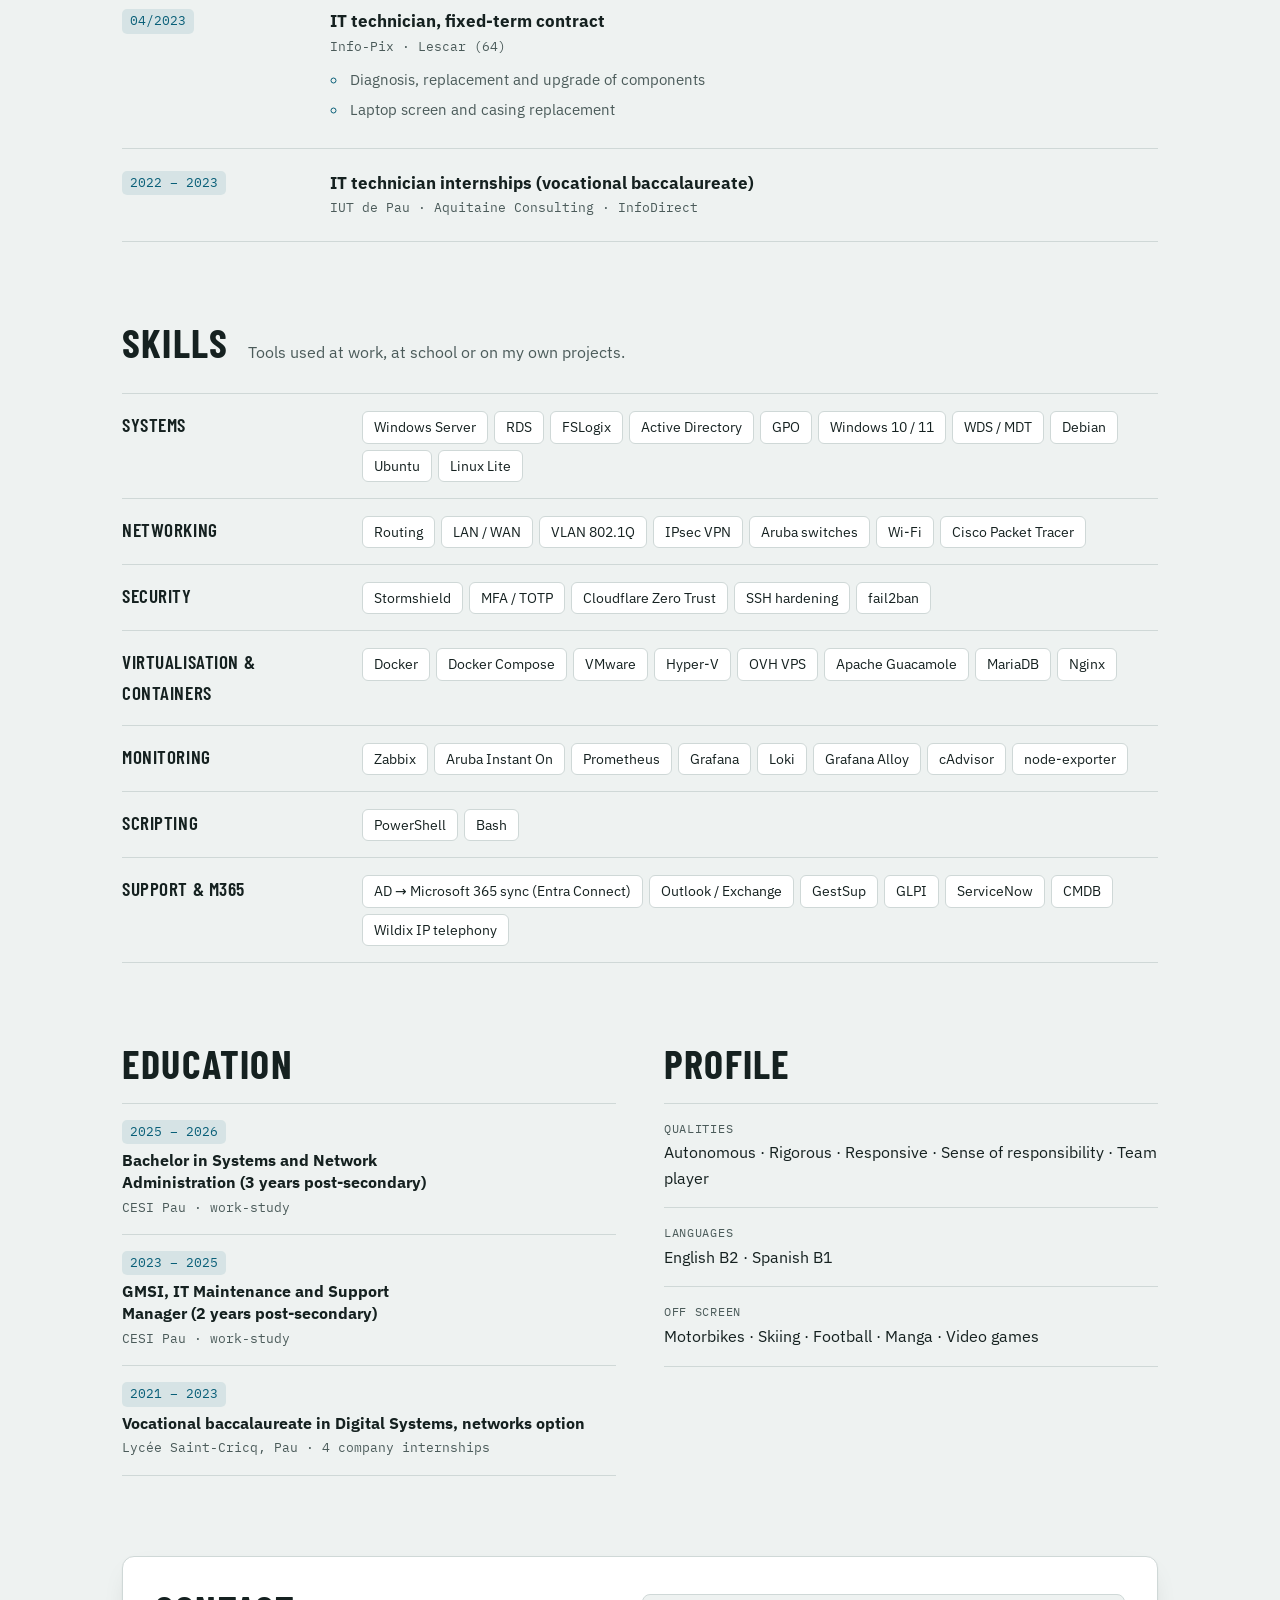
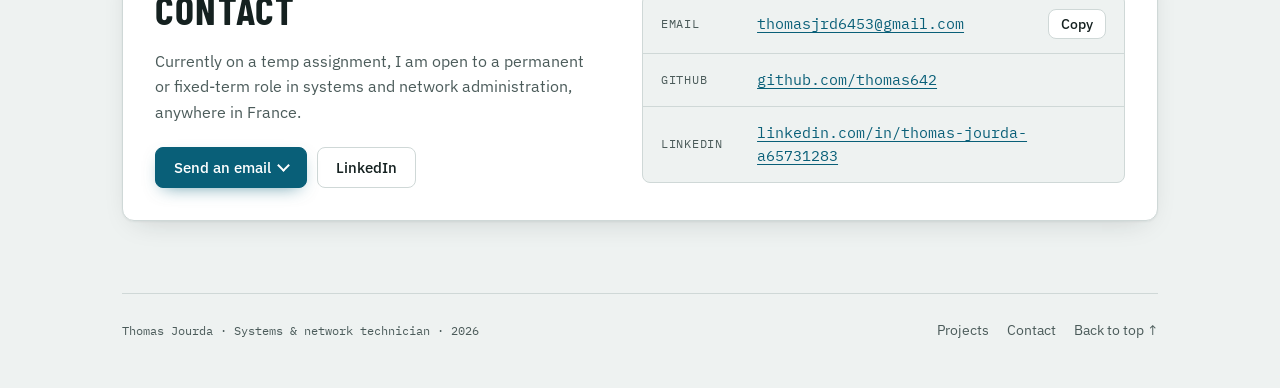
==== commit d7f327be: "Mission d'intérim chez SCC (client Safran Helicopter Engines) Nouvelle entrée d'expérience FR/EN, st" ====
--- a/en/index.html
+++ b/en/index.html
@@ -65,6 +65,7 @@
         I worked across the whole IT scope of a five-site company: Windows Server and RDS, Active Directory,
         Stormshield firewalls, Aruba networking, VPN and remote access. On the side, I run my own Linux VPS to practise self-hosting,
         monitoring and security.
+        I am currently on assignment at SCC for Safran Helicopter Engines.
       </p>
       <div class="cta">
         <a class="btn primary" href="#projects">See projects</a>
@@ -76,8 +77,8 @@
     <aside class="asset-tag" aria-label="Summary card">
       <p class="tag-head"><span>ASSET TAG</span><span>TJ-ASR-2026</span></p>
       <dl>
-        <div><dt>Status</dt><dd><span class="state ok"></span>Looking for a permanent or fixed-term role</dd></div>
-        <div><dt>Available</dt><dd data-dispo="court">From October 2026</dd></div>
+        <div><dt>Status</dt><dd><span class="state ok"></span>On a temp assignment at SCC</dd></div>
+        <div><dt>Looking for</dt><dd>Permanent or fixed-term role</dd></div>
         <div><dt>Based in</dt><dd>Pyrénées-Atlantiques, France</dd></div>
         <div><dt>Mobility</dt><dd>Anywhere in France · driving licence, own car</dd></div>
         <div><dt>Languages</dt><dd>English B2 · Spanish B1</dd></div>
@@ -253,9 +254,23 @@
   <section id="experience">
     <div class="section-head">
       <h2>Experience</h2>
-      <p class="section-intro">Three years of work-study, from field repairs to running a multi-site IT system.</p>
+      <p class="section-intro">Three years of work-study and a current assignment, from field repairs to running a multi-site IT system.</p>
     </div>
     <ol class="timeline">
+      <li>
+        <time>11/2026 – present</time>
+        <div>
+          <h3>IT technician, temp assignment</h3>
+          <p class="meta">SCC · for the client Safran Helicopter Engines</p>
+          <ul class="points">
+            <li>Wiping and re-imaging workstations</li>
+            <li>Telephony: setting up phone lines, configuring business phones</li>
+            <li>Hands-on support with users: PCs, phones, accessories</li>
+            <li>Tickets handled in ServiceNow, whole fleet tracked in the CMDB</li>
+            <li>User account management</li>
+          </ul>
+        </div>
+      </li>
       <li>
         <time>10/2025 – 09/2026</time>
         <div>
@@ -318,7 +333,7 @@
       <div><dt>Virtualisation &amp; containers</dt><dd><ul class="chips"><li>Docker</li><li>Docker Compose</li><li>VMware</li><li>Hyper-V</li><li>OVH VPS</li><li>Apache Guacamole</li><li>MariaDB</li><li>Nginx</li></ul></dd></div>
       <div><dt>Monitoring</dt><dd><ul class="chips"><li>Zabbix</li><li>Aruba Instant On</li><li>Prometheus</li><li>Grafana</li><li>Loki</li><li>Grafana Alloy</li><li>cAdvisor</li><li>node-exporter</li></ul></dd></div>
       <div><dt>Scripting</dt><dd><ul class="chips"><li>PowerShell</li><li>Bash</li></ul></dd></div>
-      <div><dt>Support &amp; M365</dt><dd><ul class="chips"><li>AD → Microsoft 365 sync (Entra Connect)</li><li>Outlook / Exchange</li><li>GestSup</li><li>GLPI</li><li>Wildix IP telephony</li></ul></dd></div>
+      <div><dt>Support &amp; M365</dt><dd><ul class="chips"><li>AD → Microsoft 365 sync (Entra Connect)</li><li>Outlook / Exchange</li><li>GestSup</li><li>GLPI</li><li>ServiceNow</li><li>CMDB</li><li>Wildix IP telephony</li></ul></dd></div>
     </dl>
   </section>
 
@@ -345,7 +360,7 @@
     <div class="contact-grid">
       <div class="contact-pitch">
         <h2>Contact</h2>
-        <p><span data-dispo="long">Available from October 2026</span> for a permanent or fixed-term role in systems and network administration, anywhere in France.</p>
+        <p>Currently on a temp assignment, I am open to a permanent or fixed-term role in systems and network administration, anywhere in France.</p>
         <div class="cta">
           <details class="mail-menu">
             <summary class="btn primary">Send an email</summary>
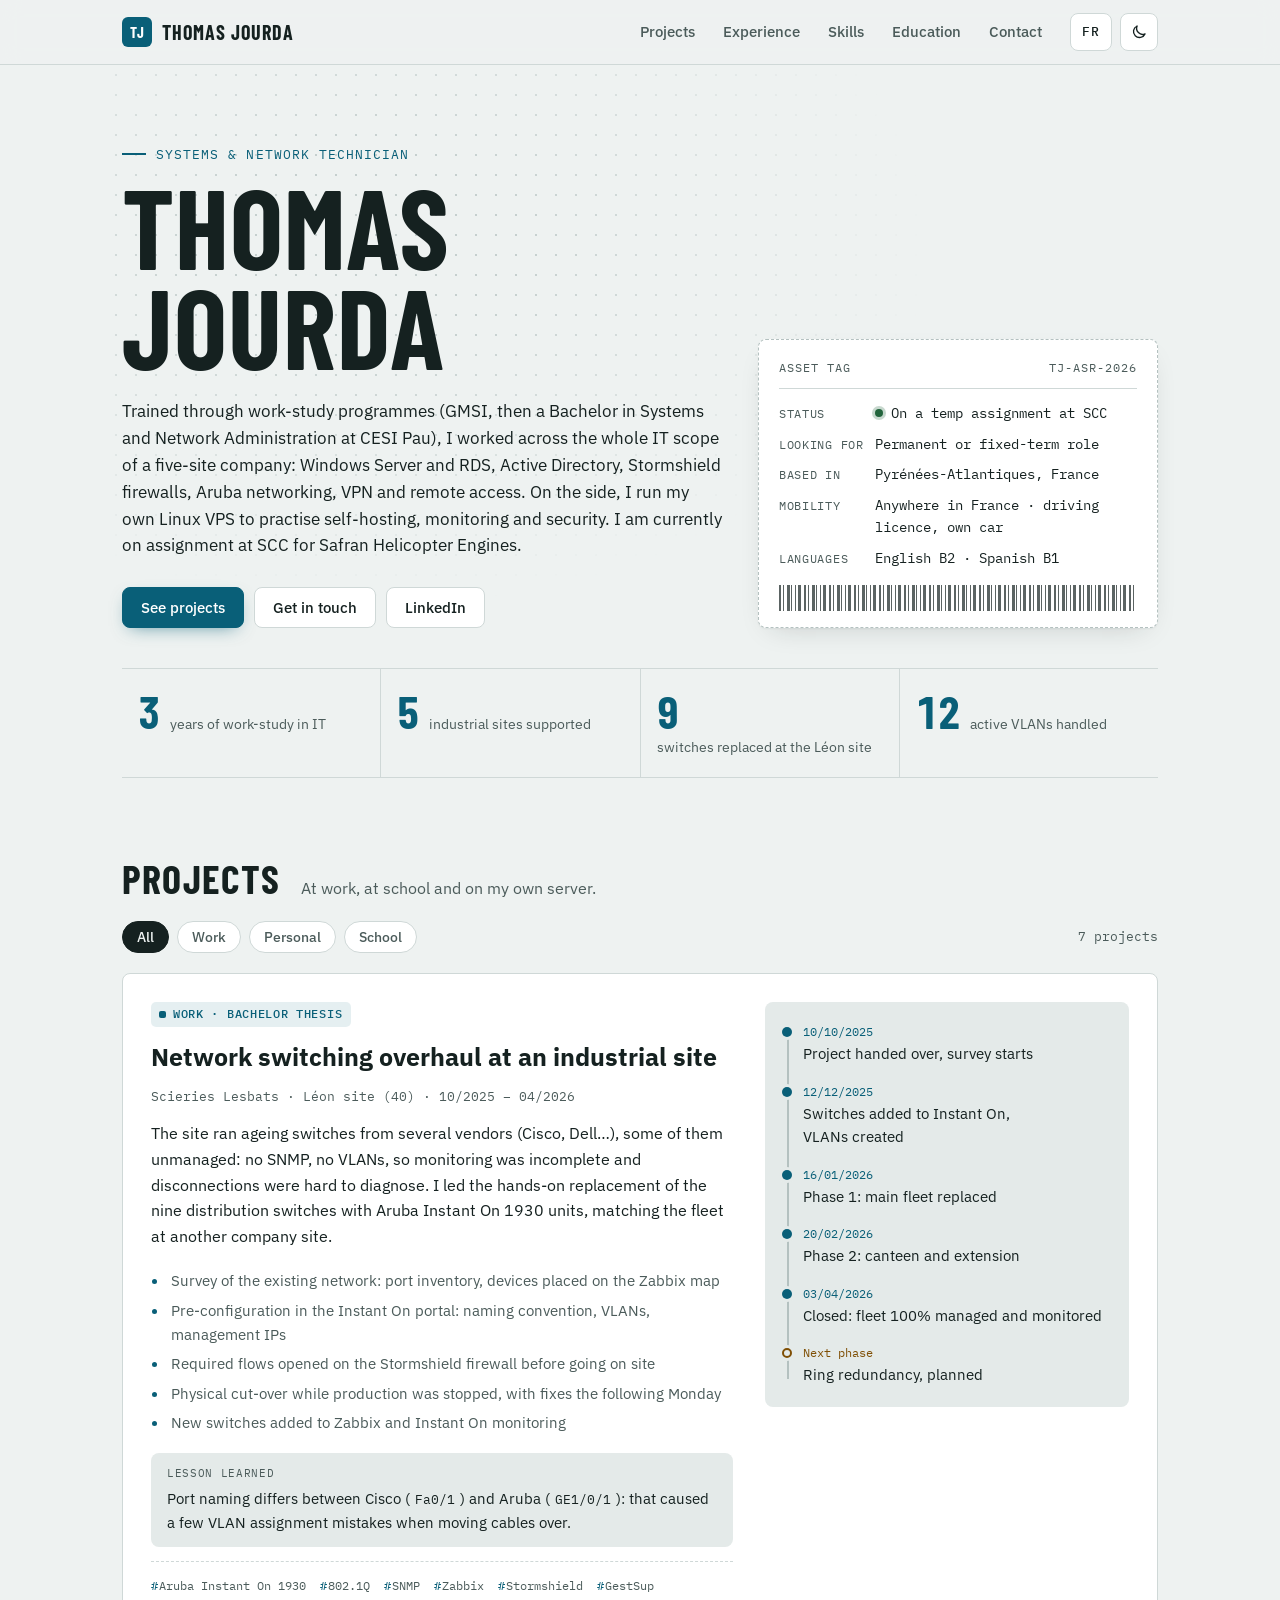
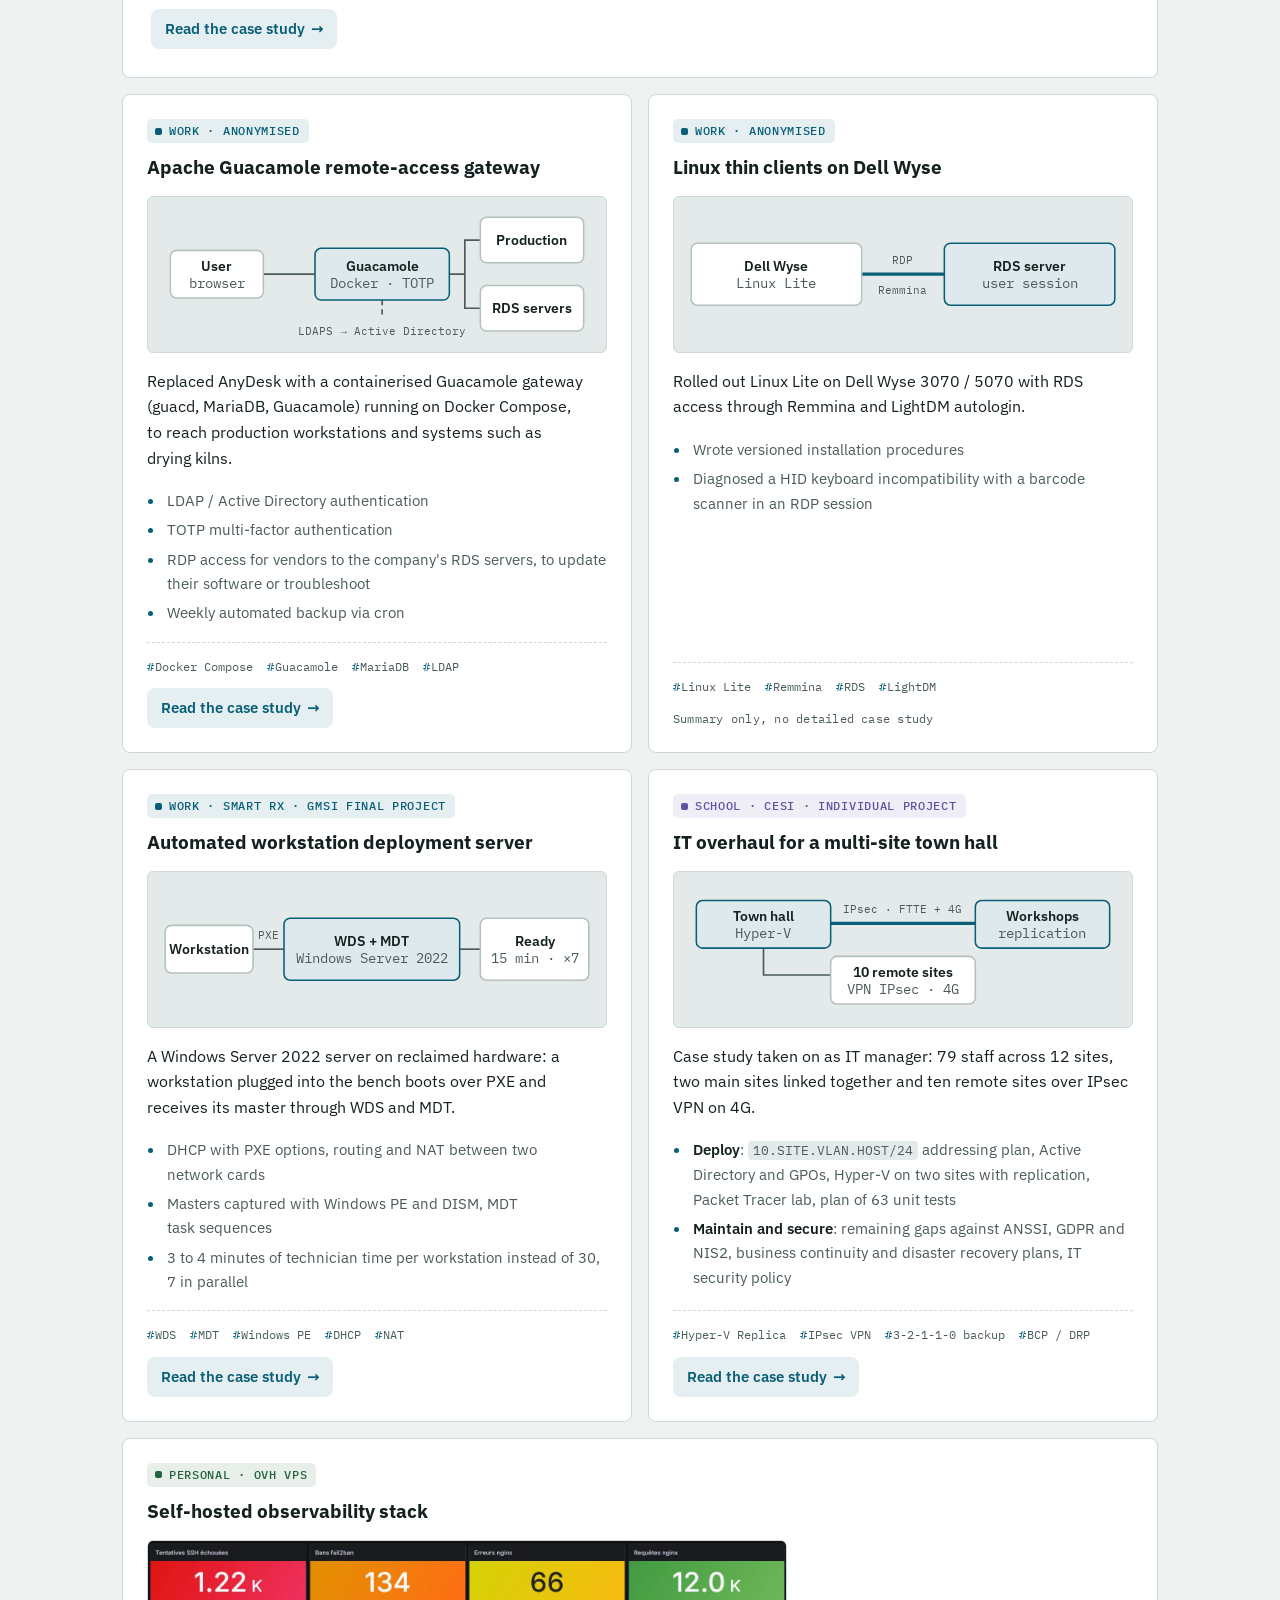
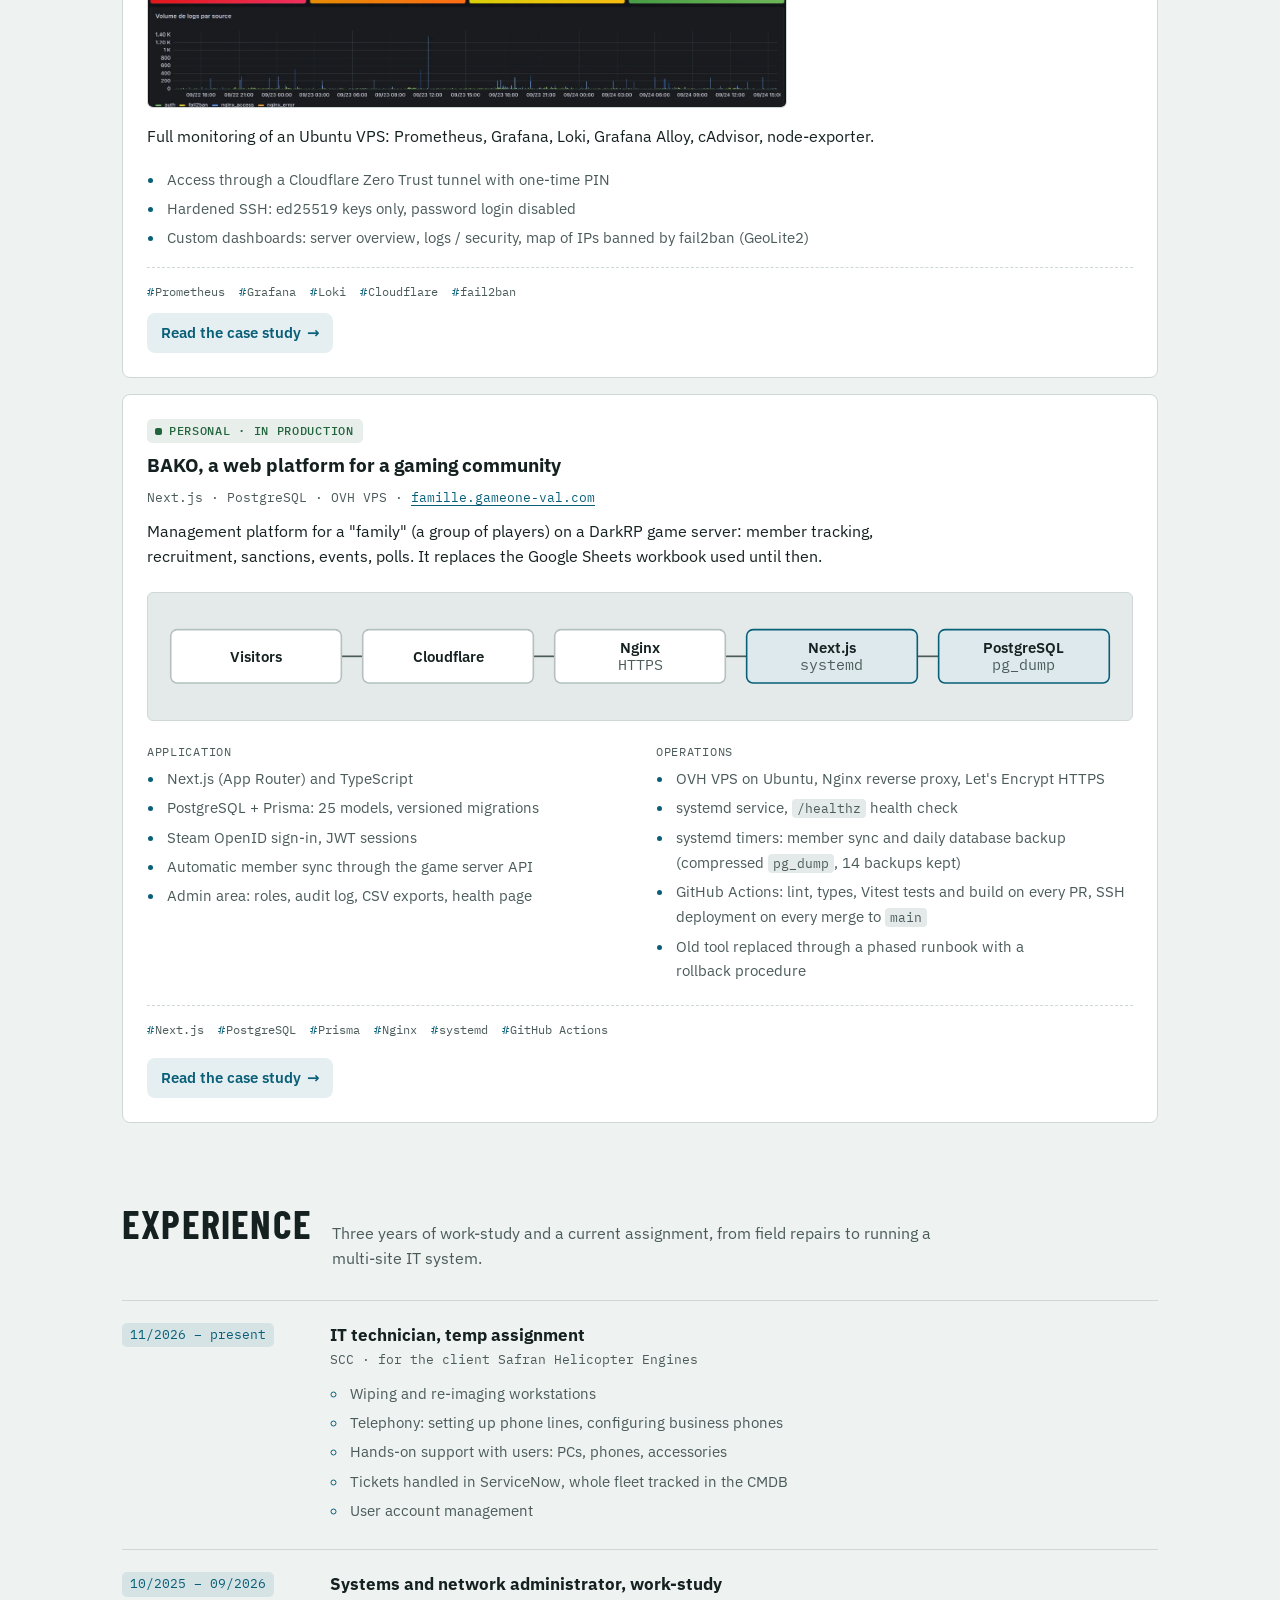
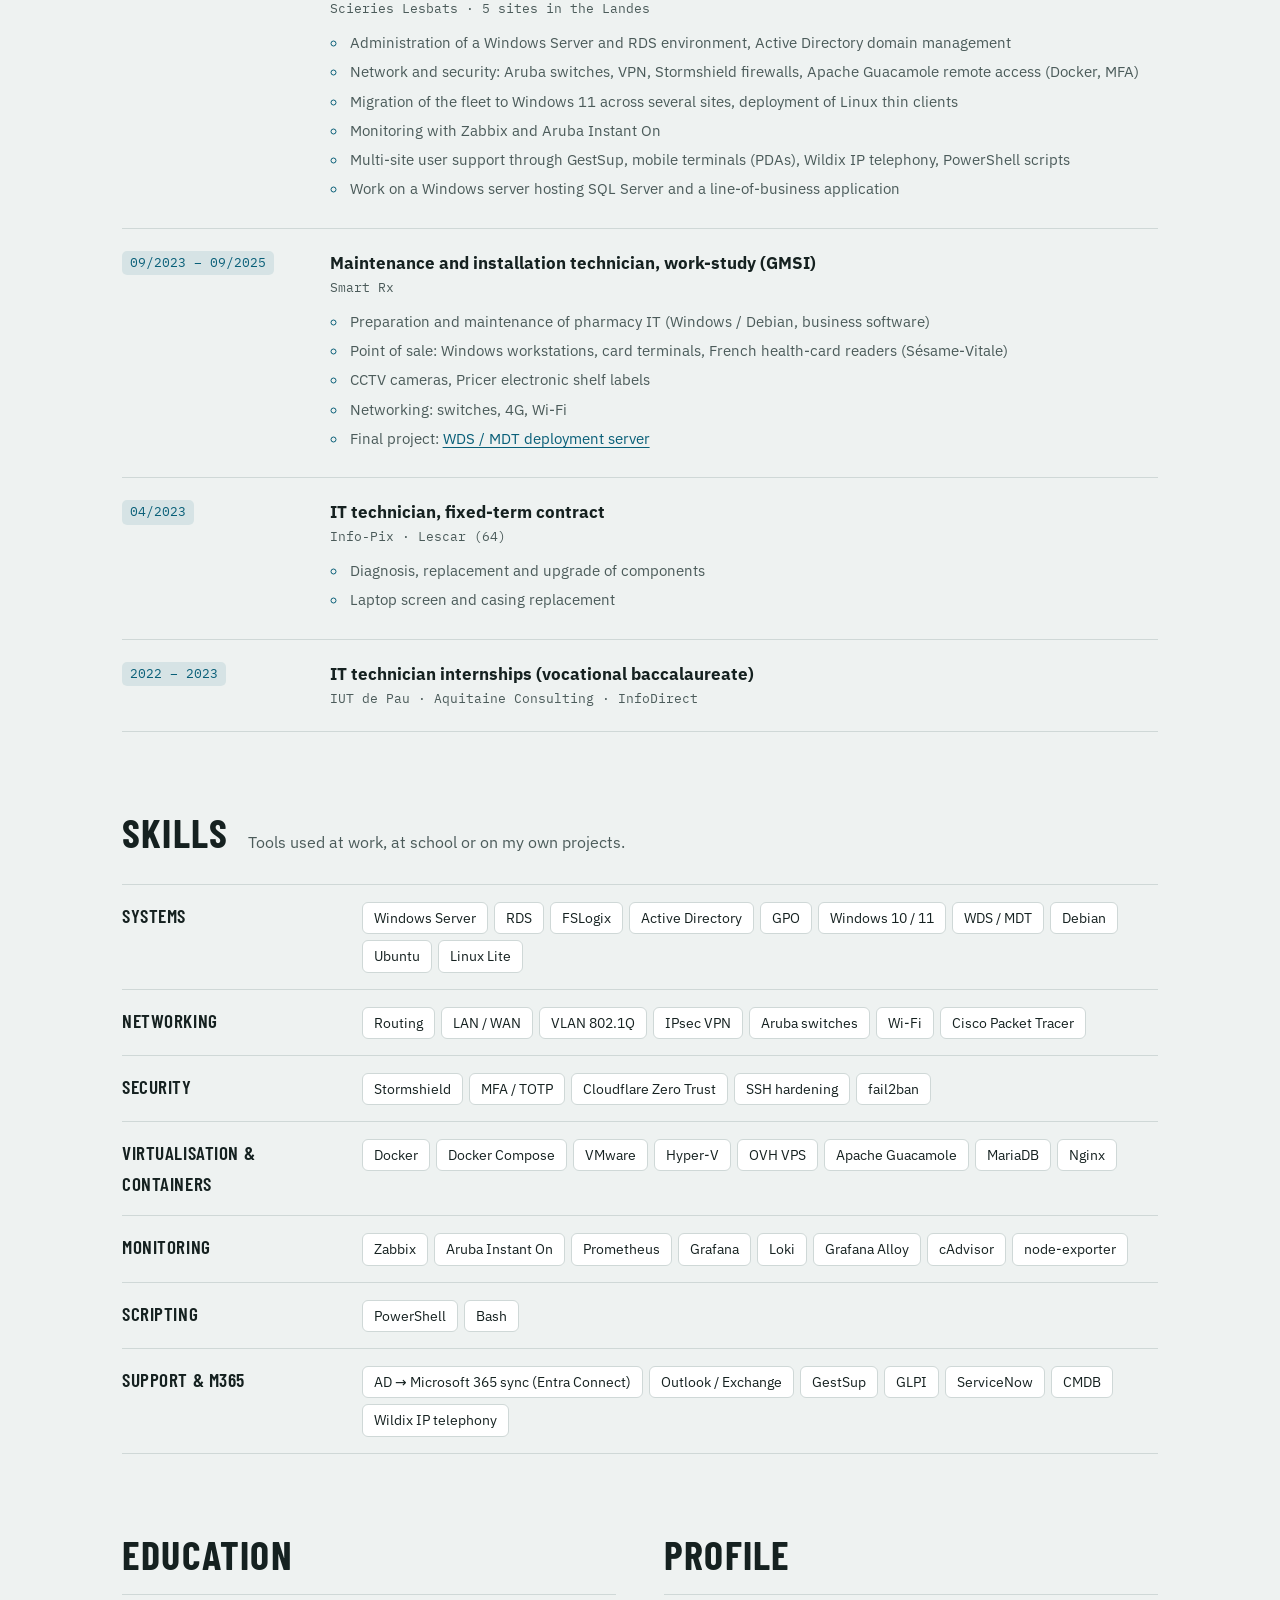
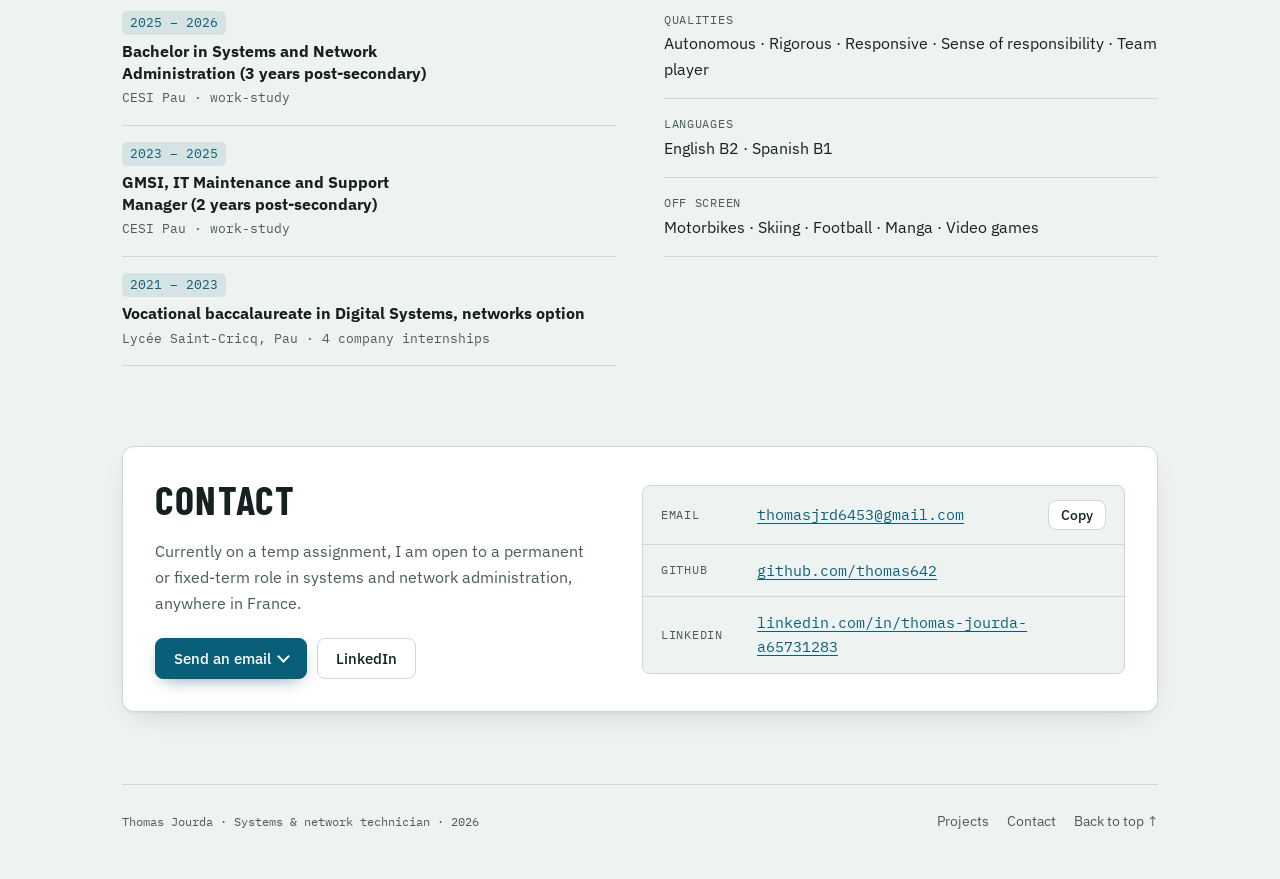
==== commit 41dcf1f0: "Structure et graphisme : menus, ordre des projets, navigation, vignettes, aperçus - Menus des études" ====
--- a/en/index.html
+++ b/en/index.html
@@ -26,7 +26,7 @@
 <meta name="theme-color" content="#0f1618" media="(prefers-color-scheme: dark)">
 <!-- Thème choisi appliqué avant le premier affichage (évite un flash de l'autre thème) -->
 <script>try{var t=localStorage.getItem("theme");if(t==="light"||t==="dark")document.documentElement.dataset.theme=t}catch(e){}</script>
-<link rel="stylesheet" href="../assets/style.css?v=20261125b">
+<link rel="stylesheet" href="../assets/style.css?v=20261125c">
 <link rel="icon" href="../assets/favicon.svg" type="image/svg+xml">
 <link rel="apple-touch-icon" href="../assets/apple-touch-icon.png">
 </head>
@@ -144,10 +144,10 @@
     </article>
 
     <div class="project-grid">
-
       <article class="project" data-kind="pro">
         <p class="kind pro">Work · anonymised</p>
         <h3>Apache Guacamole remote-access gateway</h3>
+        <a class="thumb schema" href="../en/projects/guacamole.html" tabindex="-1" aria-hidden="true"><svg viewBox="0 0 420 130" aria-hidden="true" focusable="false"><path class="dg-link" fill="none" stroke="#4b5b5a" stroke-width="1.5" d="M100 65 H150"/><path class="dg-link" fill="none" stroke="#4b5b5a" stroke-width="1.5" d="M280 65 H295 V32 H310 M295 65 V98 H310"/><path class="dg-link" fill="none" stroke="#4b5b5a" stroke-width="1.5" stroke-dasharray="5 4" d="M215 90 V108"/><g class="dg-box"><rect fill="#ffffff" stroke="#b4c1c0" stroke-width="1.5" x="10" y="42" width="90" height="46" rx="6"/><text fill="#152120" font-size="14" font-weight="600" x="55.0" y="62.0" text-anchor="middle">User</text><text class="dg-sub" fill="#4b5b5a" font-size="11" x="55.0" y="78.0" text-anchor="middle">browser</text></g><g class="dg-core"><rect fill="#dcebef" stroke="#0b6e8a" stroke-width="1.5" x="150" y="40" width="130" height="50" rx="6"/><text fill="#152120" font-size="14" font-weight="600" x="215.0" y="62.0" text-anchor="middle">Guacamole</text><text class="dg-sub" fill="#4b5b5a" font-size="11" x="215.0" y="78.0" text-anchor="middle">Docker · TOTP</text></g><g class="dg-box"><rect fill="#ffffff" stroke="#b4c1c0" stroke-width="1.5" x="310" y="10" width="100" height="44" rx="6"/><text fill="#152120" font-size="14" font-weight="600" x="360.0" y="37.0" text-anchor="middle">Production</text></g><g class="dg-box"><rect fill="#ffffff" stroke="#b4c1c0" stroke-width="1.5" x="310" y="76" width="100" height="44" rx="6"/><text fill="#152120" font-size="14" font-weight="600" x="360.0" y="103.0" text-anchor="middle">RDS servers</text></g><text class="dg-small" fill="#4b5b5a" font-size="11" x="215" y="124" text-anchor="middle">LDAPS → Active Directory</text></svg></a>
         <p>Replaced AnyDesk with a containerised Guacamole gateway (guacd, MariaDB, Guacamole) running on Docker Compose, to reach production workstations and systems such as drying kilns.</p>
         <ul class="points">
           <li>LDAP / Active Directory authentication</li>
@@ -157,6 +157,49 @@
         </ul>
         <ul class="stack"><li>Docker Compose</li><li>Guacamole</li><li>MariaDB</li><li>LDAP</li></ul>
         <a class="case-link" href="../en/projects/guacamole.html">Read the case study <span aria-hidden="true">→</span></a>
+      </article>
+
+      <article class="project" data-kind="pro">
+        <p class="kind pro">Work · anonymised</p>
+        <h3>Linux thin clients on Dell Wyse</h3>
+        <div class="thumb schema" aria-hidden="true"><svg viewBox="0 0 420 130" aria-hidden="true" focusable="false"><path class="dg-trunk" fill="none" stroke="#0b6e8a" stroke-width="3" stroke-linecap="round" d="M170 65 H250"/><text class="dg-small" fill="#4b5b5a" font-size="11" x="210" y="55" text-anchor="middle">RDP</text><text class="dg-small" fill="#4b5b5a" font-size="11" x="210" y="84" text-anchor="middle">Remmina</text><g class="dg-box"><rect fill="#ffffff" stroke="#b4c1c0" stroke-width="1.5" x="5" y="35" width="165" height="60" rx="6"/><text fill="#152120" font-size="14" font-weight="600" x="87.5" y="62.0" text-anchor="middle">Dell Wyse</text><text class="dg-sub" fill="#4b5b5a" font-size="11" x="87.5" y="78.0" text-anchor="middle">Linux Lite</text></g><g class="dg-core"><rect fill="#dcebef" stroke="#0b6e8a" stroke-width="1.5" x="250" y="35" width="165" height="60" rx="6"/><text fill="#152120" font-size="14" font-weight="600" x="332.5" y="62.0" text-anchor="middle">RDS server</text><text class="dg-sub" fill="#4b5b5a" font-size="11" x="332.5" y="78.0" text-anchor="middle">user session</text></g></svg></div>
+        <p>Rolled out Linux Lite on Dell Wyse 3070 / 5070 with RDS access through Remmina and LightDM autologin.</p>
+        <ul class="points">
+          <li>Wrote versioned installation procedures</li>
+          <li>Diagnosed a HID keyboard incompatibility with a barcode scanner in an RDP session</li>
+        </ul>
+        <ul class="stack"><li>Linux Lite</li><li>Remmina</li><li>RDS</li><li>LightDM</li></ul>
+        <p class="case-note">Summary only, no detailed case study</p>
+      </article>
+
+      <article class="project" data-kind="pro">
+        <p class="kind pro">Work · Smart Rx · GMSI final project</p>
+        <h3>Automated workstation deployment server</h3>
+        <a class="thumb schema" href="../en/projects/deployment.html" tabindex="-1" aria-hidden="true"><svg viewBox="0 0 420 130" aria-hidden="true" focusable="false"><path class="dg-link" fill="none" stroke="#4b5b5a" stroke-width="1.5" d="M90 65 H120"/><path class="dg-link" fill="none" stroke="#4b5b5a" stroke-width="1.5" d="M290 65 H310"/><text class="dg-small" fill="#4b5b5a" font-size="11" x="105" y="55" text-anchor="middle">PXE</text><g class="dg-box"><rect fill="#ffffff" stroke="#b4c1c0" stroke-width="1.5" x="5" y="42" width="85" height="46" rx="6"/><text fill="#152120" font-size="14" font-weight="600" x="47.5" y="70.0" text-anchor="middle">Workstation</text></g><g class="dg-core"><rect fill="#dcebef" stroke="#0b6e8a" stroke-width="1.5" x="120" y="35" width="170" height="60" rx="6"/><text fill="#152120" font-size="14" font-weight="600" x="205.0" y="62.0" text-anchor="middle">WDS + MDT</text><text class="dg-sub" fill="#4b5b5a" font-size="11" x="205.0" y="78.0" text-anchor="middle">Windows Server 2022</text></g><g class="dg-box"><rect fill="#ffffff" stroke="#b4c1c0" stroke-width="1.5" x="310" y="35" width="105" height="60" rx="6"/><text fill="#152120" font-size="14" font-weight="600" x="362.5" y="62.0" text-anchor="middle">Ready</text><text class="dg-sub" fill="#4b5b5a" font-size="11" x="362.5" y="78.0" text-anchor="middle">15 min · ×7</text></g></svg></a>
+        <p>A Windows Server 2022 server on reclaimed hardware: a workstation plugged into the bench boots over PXE and receives its master through WDS and MDT.</p>
+        <ul class="points">
+          <li>DHCP with PXE options, routing and NAT between two network cards</li>
+          <li>Masters captured with Windows PE and DISM, MDT task sequences</li>
+          <li>3 to 4 minutes of technician time per workstation instead of 30, 7 in parallel</li>
+        </ul>
+        <ul class="stack"><li>WDS</li><li>MDT</li><li>Windows PE</li><li>DHCP</li><li>NAT</li></ul>
+        <a class="case-link" href="../en/projects/deployment.html">Read the case study <span aria-hidden="true">→</span></a>
+      </article>
+
+      <article class="project" data-kind="ecole">
+        <p class="kind school">School · CESI · individual project</p>
+        <h3>IT overhaul for a multi-site town hall</h3>
+        <a class="thumb schema" href="../en/projects/kernelac.html" tabindex="-1" aria-hidden="true"><svg viewBox="0 0 420 130" aria-hidden="true" focusable="false"><path class="dg-trunk" fill="none" stroke="#0b6e8a" stroke-width="3" stroke-linecap="round" d="M140 40 H280"/><text class="dg-small" fill="#4b5b5a" font-size="11" x="210" y="30" text-anchor="middle">IPsec · FTTE + 4G</text><path class="dg-link" fill="none" stroke="#4b5b5a" stroke-width="1.5" d="M75 63 V90 H140"/><g class="dg-core"><rect fill="#dcebef" stroke="#0b6e8a" stroke-width="1.5" x="10" y="18" width="130" height="46" rx="6"/><text fill="#152120" font-size="14" font-weight="600" x="75.0" y="38.0" text-anchor="middle">Town hall</text><text class="dg-sub" fill="#4b5b5a" font-size="11" x="75.0" y="54.0" text-anchor="middle">Hyper-V</text></g><g class="dg-core"><rect fill="#dcebef" stroke="#0b6e8a" stroke-width="1.5" x="280" y="18" width="130" height="46" rx="6"/><text fill="#152120" font-size="14" font-weight="600" x="345.0" y="38.0" text-anchor="middle">Workshops</text><text class="dg-sub" fill="#4b5b5a" font-size="11" x="345.0" y="54.0" text-anchor="middle">replication</text></g><g class="dg-box"><rect fill="#ffffff" stroke="#b4c1c0" stroke-width="1.5" x="140" y="72" width="140" height="46" rx="6"/><text fill="#152120" font-size="14" font-weight="600" x="210.0" y="92.0" text-anchor="middle">10 remote sites</text><text class="dg-sub" fill="#4b5b5a" font-size="11" x="210.0" y="108.0" text-anchor="middle">VPN IPsec · 4G</text></g></svg></a>
+        <p>
+          Case study taken on as IT manager: 79 staff across 12 sites, two main sites linked together
+          and ten remote sites over IPsec VPN on 4G.
+        </p>
+        <ul class="points">
+          <li><em>Deploy</em>: <code>10.SITE.VLAN.HOST/24</code> addressing plan, Active Directory and GPOs, Hyper-V on two sites with replication, Packet Tracer lab, plan of 63 unit tests</li>
+          <li><em>Maintain and secure</em>: remaining gaps against ANSSI, GDPR and NIS2, business continuity and disaster recovery plans, IT security policy</li>
+        </ul>
+        <ul class="stack"><li>Hyper-V Replica</li><li>IPsec VPN</li><li>3-2-1-1-0 backup</li><li>BCP / DRP</li></ul>
+        <a class="case-link" href="../en/projects/kernelac.html">Read the case study <span aria-hidden="true">→</span></a>
       </article>
 
       <article class="project" data-kind="perso">
@@ -171,45 +214,6 @@
         </ul>
         <ul class="stack"><li>Prometheus</li><li>Grafana</li><li>Loki</li><li>Cloudflare</li><li>fail2ban</li></ul>
         <a class="case-link" href="../en/projects/observability.html">Read the case study <span aria-hidden="true">→</span></a>
-      </article>
-
-      <article class="project" data-kind="ecole">
-        <p class="kind school">School · CESI · individual project</p>
-        <h3>IT overhaul for a multi-site town hall</h3>
-        <p>
-          Case study taken on as IT manager: 79 staff across 12 sites, two main sites linked together
-          and ten remote sites over IPsec VPN on 4G.
-        </p>
-        <ul class="points">
-          <li><em>Deploy</em>: <code>10.SITE.VLAN.HOST/24</code> addressing plan, Active Directory and GPOs, Hyper-V on two sites with replication, Packet Tracer lab, plan of 63 unit tests</li>
-          <li><em>Maintain and secure</em>: remaining gaps against ANSSI, GDPR and NIS2, business continuity and disaster recovery plans, IT security policy</li>
-        </ul>
-        <ul class="stack"><li>Hyper-V Replica</li><li>IPsec VPN</li><li>3-2-1-1-0 backup</li><li>BCP / DRP</li></ul>
-        <a class="case-link" href="../en/projects/kernelac.html">Read the case study <span aria-hidden="true">→</span></a>
-      </article>
-
-      <article class="project" data-kind="pro">
-        <p class="kind pro">Work · anonymised</p>
-        <h3>Linux thin clients on Dell Wyse</h3>
-        <p>Rolled out Linux Lite on Dell Wyse 3070 / 5070 with RDS access through Remmina and LightDM autologin.</p>
-        <ul class="points">
-          <li>Wrote versioned installation procedures</li>
-          <li>Diagnosed a HID keyboard incompatibility with a barcode scanner in an RDP session</li>
-        </ul>
-        <ul class="stack"><li>Linux Lite</li><li>Remmina</li><li>RDS</li><li>LightDM</li></ul>
-      </article>
-
-      <article class="project" data-kind="pro">
-        <p class="kind pro">Work · Smart Rx · GMSI final project</p>
-        <h3>Automated workstation deployment server</h3>
-        <p>A Windows Server 2022 server on reclaimed hardware: a workstation plugged into the bench boots over PXE and receives its master through WDS and MDT.</p>
-        <ul class="points">
-          <li>DHCP with PXE options, routing and NAT between two network cards</li>
-          <li>Masters captured with Windows PE and DISM, MDT task sequences</li>
-          <li>3 to 4 minutes of technician time per workstation instead of 30, 7 in parallel</li>
-        </ul>
-        <ul class="stack"><li>WDS</li><li>MDT</li><li>Windows PE</li><li>DHCP</li><li>NAT</li></ul>
-        <a class="case-link" href="../en/projects/deployment.html">Read the case study <span aria-hidden="true">→</span></a>
       </article>
 
     </div>
@@ -224,6 +228,7 @@
           recruitment, sanctions, events, polls. It replaces the Google Sheets workbook used until then.
         </p>
       </div>
+      <a class="thumb schema wide-thumb" href="../en/projects/bako.html" tabindex="-1" aria-hidden="true"><svg viewBox="0 0 900 100" aria-hidden="true" focusable="false"><path class="dg-link" fill="none" stroke="#4b5b5a" stroke-width="1.5" d="M170 50 H190"/><path class="dg-link" fill="none" stroke="#4b5b5a" stroke-width="1.5" d="M350 50 H370"/><path class="dg-link" fill="none" stroke="#4b5b5a" stroke-width="1.5" d="M530 50 H550"/><path class="dg-link" fill="none" stroke="#4b5b5a" stroke-width="1.5" d="M710 50 H730"/><g class="dg-box"><rect fill="#ffffff" stroke="#b4c1c0" stroke-width="1.5" x="10" y="25" width="160" height="50" rx="6"/><text fill="#152120" font-size="14" font-weight="600" x="90.0" y="55.0" text-anchor="middle">Visitors</text></g><g class="dg-box"><rect fill="#ffffff" stroke="#b4c1c0" stroke-width="1.5" x="190" y="25" width="160" height="50" rx="6"/><text fill="#152120" font-size="14" font-weight="600" x="270.0" y="55.0" text-anchor="middle">Cloudflare</text></g><g class="dg-box"><rect fill="#ffffff" stroke="#b4c1c0" stroke-width="1.5" x="370" y="25" width="160" height="50" rx="6"/><text fill="#152120" font-size="14" font-weight="600" x="450.0" y="47.0" text-anchor="middle">Nginx</text><text class="dg-sub" fill="#4b5b5a" font-size="11" x="450.0" y="63.0" text-anchor="middle">HTTPS</text></g><g class="dg-core"><rect fill="#dcebef" stroke="#0b6e8a" stroke-width="1.5" x="550" y="25" width="160" height="50" rx="6"/><text fill="#152120" font-size="14" font-weight="600" x="630.0" y="47.0" text-anchor="middle">Next.js</text><text class="dg-sub" fill="#4b5b5a" font-size="11" x="630.0" y="63.0" text-anchor="middle">systemd</text></g><g class="dg-core"><rect fill="#dcebef" stroke="#0b6e8a" stroke-width="1.5" x="730" y="25" width="160" height="50" rx="6"/><text fill="#152120" font-size="14" font-weight="600" x="810.0" y="47.0" text-anchor="middle">PostgreSQL</text><text class="dg-sub" fill="#4b5b5a" font-size="11" x="810.0" y="63.0" text-anchor="middle">pg_dump</text></g></svg></a>
       <div class="wide-cols">
         <div>
           <p class="col-title">Application</p>
@@ -409,6 +414,6 @@
   <svg viewBox="0 0 24 24" aria-hidden="true"><path d="M12 19V5M5.5 11.5 12 5l6.5 6.5" fill="none" stroke="currentColor" stroke-width="2" stroke-linecap="round" stroke-linejoin="round"/></svg>
 </a>
 <!-- BODY:END -->
-<script src="../assets/main.js?v=20261125b"></script>
+<script src="../assets/main.js?v=20261125c"></script>
 </body>
 </html>
--- a/assets/style.css
+++ b/assets/style.css
@@ -684,6 +684,10 @@
 .next-case a:hover { border-color: var(--accent); box-shadow: var(--shadow); }
 .next-case span { font-family: var(--mono); font-size: 0.72rem; letter-spacing: 0.06em; text-transform: uppercase; color: var(--ink-2); }
 .next-case strong { font-size: 1.15rem; color: var(--accent); }
+.pager { display: grid; grid-template-columns: repeat(auto-fit, minmax(min(100%, 300px), 1fr)); gap: 16px; }
+.pager .next { text-align: right; align-items: flex-end; }
+.pager .prev strong { color: var(--ink); }
+@media (max-width: 640px) { .pager .next { order: -1; } }
 
 /* ---------- Impression ---------- */
 @media print {
@@ -762,3 +766,15 @@
 .mail-pop { position: absolute; z-index: 20; top: calc(100% + 6px); left: 0; min-width: 240px; display: flex; flex-direction: column; padding: 6px; background: var(--surface); border: 1px solid var(--line-strong); border-radius: var(--r); box-shadow: var(--shadow); }
 .mail-pop a, .mail-pop button { display: block; width: 100%; text-align: left; padding: 10px 12px; border: 0; border-radius: 6px; background: none; color: var(--ink); font: 500 0.93rem var(--sans); text-decoration: none; cursor: pointer; }
 .mail-pop a:hover, .mail-pop button:hover, .mail-pop a:focus-visible, .mail-pop button:focus-visible { background: var(--surface-2); }
+
+/* Mini-schémas des cartes de projet */
+.project .thumb.schema { background: var(--surface-2); border-color: var(--line); padding: 10px 12px; }
+.project .thumb.schema svg { display: block; width: 100%; height: auto; max-height: 150px; font-family: var(--sans); }
+.project .thumb.wide-thumb svg { max-height: 110px; }
+.project .thumb.schema .dg-box text, .project .thumb.schema .dg-core text { font-size: 14px; }
+.project .thumb.schema .dg-sub, .project .thumb.schema .dg-small { font-size: 10.5px; }
+.project .thumb.schema .dg-trunk { stroke-width: 3; }
+/* Dernière carte seule sur sa ligne : pleine largeur, vignette contenue */
+.project-grid > .project.span-all { grid-column: 1 / -1; }
+.project-grid > .project.span-all .thumb { max-width: 640px; }
+.case-note { margin: 0; font-family: var(--mono); font-size: 0.75rem; letter-spacing: 0.02em; color: var(--ink-2); }
